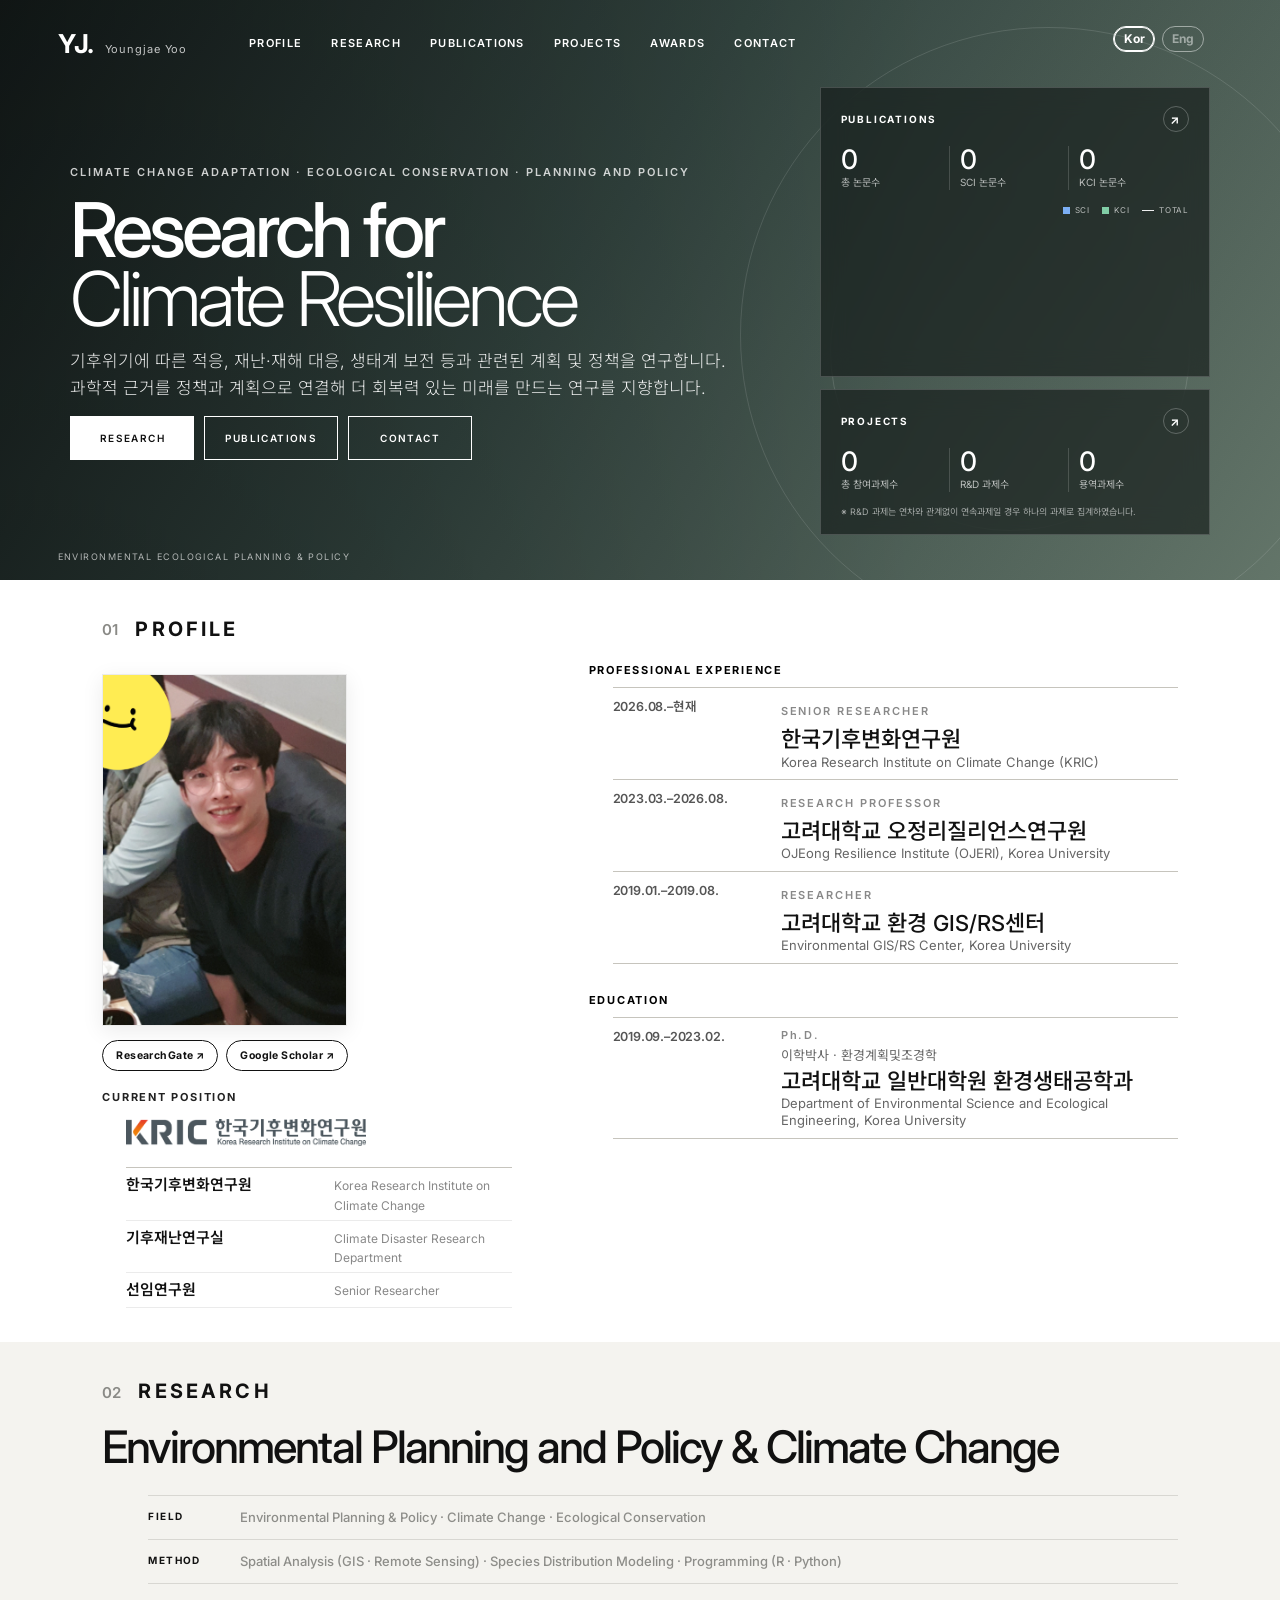
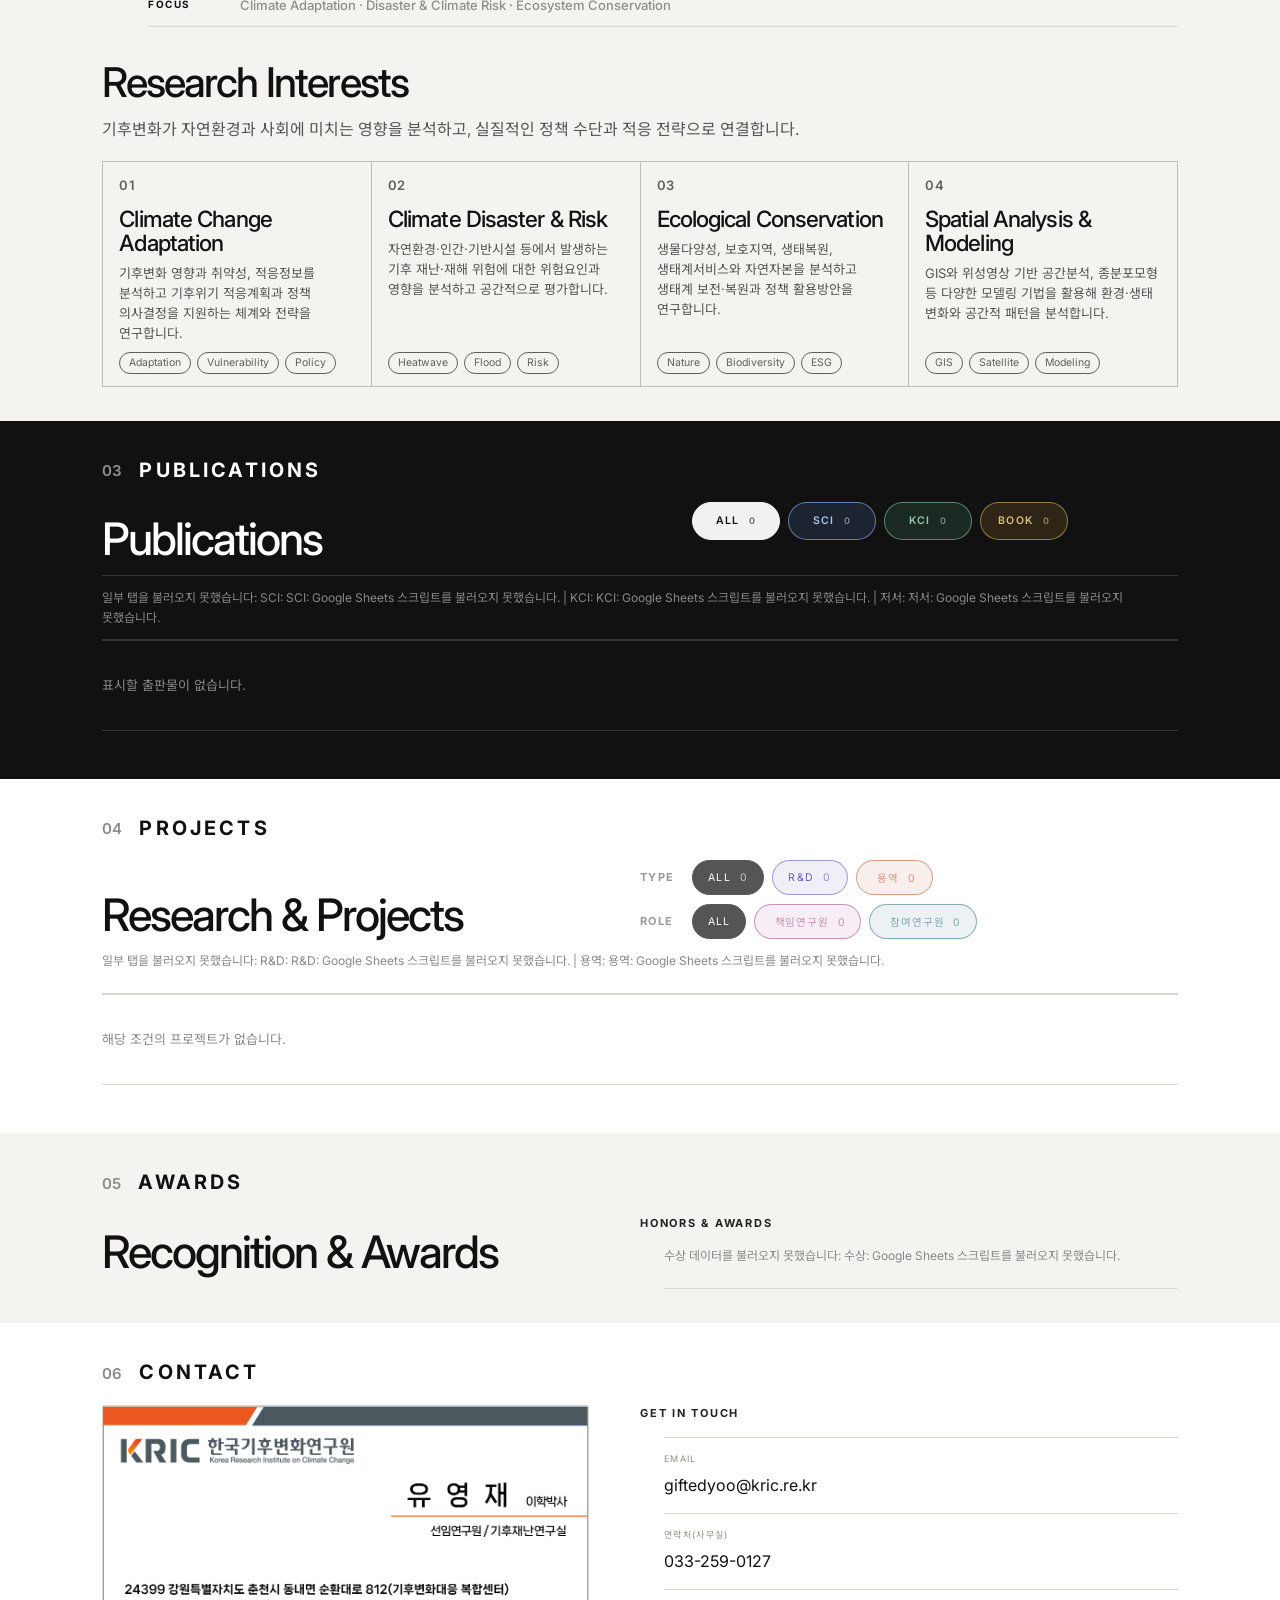
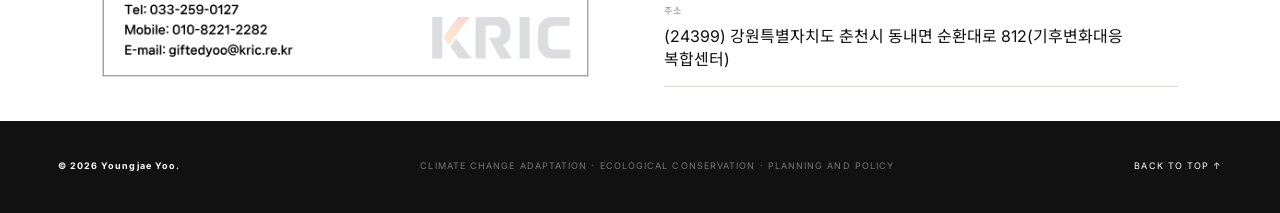
==== CV/index.html @ 89c62304 "Add files via upload" ====
<!DOCTYPE html>
<html lang="ko">
<head>
  <meta charset="UTF-8" />
  <meta name="viewport" content="width=device-width, initial-scale=1.0" />
  <meta name="description" content="유영재 | 이력서" />
  <title>Youngjae Yoo | Curriculum Vitae</title>

  <link rel="preconnect" href="https://fonts.googleapis.com">
  <link rel="preconnect" href="https://fonts.gstatic.com" crossorigin>
  <link href="https://fonts.googleapis.com/css2?family=Noto+Sans+KR:wght@300;400;500;600;700&family=Inter:wght@300;400;500;600;700&display=swap" rel="stylesheet">

  <link rel="stylesheet" href="style.css" />
</head>
<body>

<header class="header" id="header">
  <a class="logo" href="#main">
    <span class="logo-main">YJ.</span>
    <span class="logo-sub">Youngjae Yoo</span>
  </a>

  <nav class="nav" aria-label="주요 메뉴">
    <a href="#profile">PROFILE</a>
    <a href="#research">RESEARCH</a>
    <a href="#publications">PUBLICATIONS</a>
    <a href="#projects">PROJECTS</a>
    <a href="#awards">AWARDS</a>
    <a href="#contact">CONTACT</a>
  </nav>

  <div class="language-switch" aria-label="Language">
    <button class="language-button active" type="button" data-lang="ko">Kor</button>
    <button class="language-button" type="button" data-lang="en">Eng</button>
  </div>

  <button class="menu-button" id="menuButton" aria-label="모바일 메뉴 열기">
    <span></span><span></span><span></span>
  </button>
</header>

<div class="mobile-nav" id="mobileNav">
  <a href="#profile">PROFILE</a>
  <a href="#research">RESEARCH</a>
  <a href="#publications">PUBLICATIONS</a>
  <a href="#projects">PROJECTS</a>
  <a href="#awards">AWARDS</a>
  <a href="#contact">CONTACT</a>
</div>

<main>

  <section id="main" class="hero">
    <div class="hero-overlay"></div>

    <div class="hero-inner">
      <div class="hero-copy">
        <p class="eyebrow">CLIMATE CHANGE ADAPTATION · ECOLOGICAL CONSERVATION · PLANNING AND POLICY</p>

        <h1>
          Research for<br>
          <span>Climate Resilience</span>
        </h1>

        <p class="hero-description" data-i18n-html="hero.description">
          기후위기에 따른 적응, 재난·재해 대응, 생태계 보전 등과 관련된 계획 및 정책을 연구합니다.<br>
          과학적 근거를 정책과 계획으로 연결해 더 회복력 있는 미래를 만드는 연구를 지향합니다.
        </p>

        <div class="hero-buttons">
          <a class="button button-light" href="#research">RESEARCH</a>
          <a class="button button-outline" href="#publications">PUBLICATIONS</a>
          <a class="button button-outline" href="#contact">CONTACT</a>
        </div>
      </div>

      <aside class="hero-overview" aria-label="Research overview">
        <section class="overview-card overview-publications">
          <div class="overview-card-head">
            <span>PUBLICATIONS</span>
            <a href="#publications" aria-label="Go to Publications">↗</a>
          </div>

          <div class="overview-stats overview-stats-publications">
            <div class="overview-stat">
              <strong id="homePubTotal">—</strong>
              <span data-i18n="home.publications.total">총 논문수</span>
            </div>
            <div class="overview-stat">
              <strong id="homePubSci">—</strong>
              <span data-i18n="home.publications.sci">SCI 논문수</span>
            </div>
            <div class="overview-stat">
              <strong id="homePubKci">—</strong>
              <span data-i18n="home.publications.kci">KCI 논문수</span>
            </div>
          </div>

          <div class="overview-chart-legend" aria-hidden="true">
            <span><i class="legend-swatch legend-sci"></i>SCI</span>
            <span><i class="legend-swatch legend-kci"></i>KCI</span>
            <span><i class="legend-line"></i>TOTAL</span>
          </div>
          <div class="overview-chart-scroll">
            <div id="homePublicationChart" class="overview-chart" aria-label="Annual SCI and KCI publications"></div>
          </div>
        </section>

        <section class="overview-card overview-projects">
          <div class="overview-card-head">
            <span>PROJECTS</span>
            <a href="#projects" aria-label="Go to Projects">↗</a>
          </div>

          <div class="overview-stats">
            <div class="overview-stat">
              <strong id="homeProjectTotal">—</strong>
              <span data-i18n="home.projects.total">총 참여과제수</span>
            </div>
            <div class="overview-stat">
              <strong id="homeProjectRnd">—</strong>
              <span data-i18n="home.projects.rnd">R&amp;D 과제수</span>
            </div>
            <div class="overview-stat">
              <strong id="homeProjectService">—</strong>
              <span data-i18n="home.projects.service">용역과제수</span>
            </div>
          </div>

          <p class="overview-note" data-i18n="home.projects.note">※ R&amp;D 과제는 연차와 관계없이 연속과제일 경우 하나의 과제로 집계하였습니다.</p>
        </section>
      </aside>
    </div>

    <div class="hero-meta">
      <span>ENVIRONMENTAL ECOLOGICAL PLANNING & POLICY</span>
    </div>
  </section>


  <section id="profile" class="section career-section profile-section">
    <div class="section-heading">
      <span class="section-number">01</span>
      <h2>PROFILE</h2>
    </div>

    <div class="career-layout">
      <div class="career-title">

        <div class="optional-image-slot namecard-slot">
          <img class="adaptive-image namecard-image"
               src="images/profile.png"
               alt="Youngjae Yoo profile">
        </div>

        <div class="profile-external-links" aria-label="Research profiles">
          <a href="https://www.researchgate.net/profile/Youngjae-Yoo-4"
             target="_blank"
             rel="noopener noreferrer">ResearchGate ↗</a>
          <a href="https://scholar.google.co.kr/citations?user=jX31rFIAAAAJ&hl=ko"
             target="_blank"
             rel="noopener noreferrer">Google Scholar ↗</a>
        </div>

        <p class="mini-label emphasis-label current-position-label">CURRENT POSITION</p>

        <div class="optional-image-slot current-position-logo-slot">
          <a class="current-position-logo-link"
             href="https://kric.re.kr/"
             target="_blank"
             rel="noopener noreferrer"
             aria-label="한국기후변화연구원 홈페이지">
            <img class="current-position-logo"
                 src="images/current_position_logo.png"
                 alt="Korea Research Institute on Climate Change logo">
          </a>
        </div>

        <div class="current-position">
          <div class="current-position-row">
            <strong class="current-ko">한국기후변화연구원</strong>
            <span class="current-en">Korea Research Institute on Climate Change</span>
          </div>
          <div class="current-position-row">
            <strong class="current-ko">기후재난연구실</strong>
            <span class="current-en">Climate Disaster Research Department</span>
          </div>
          <div class="current-position-row">
            <strong class="current-ko">선임연구원</strong>
            <span class="current-en">Senior Researcher</span>
          </div>
        </div>
      </div>

      <div class="career-detail">
        <div class="career-group">
          <p class="mini-label emphasis-label">PROFESSIONAL EXPERIENCE</p>
          <div class="timeline">
            <div class="timeline-item">
              <div class="timeline-period" data-i18n="profile.periodCurrent">2026.08.–현재</div>
              <div>
                <span class="timeline-type">SENIOR RESEARCHER</span>
                <h4 class="institution-ko">한국기후변화연구원</h4>
                <p class="institution-en">Korea Research Institute on Climate Change (KRIC)</p>
              </div>
            </div>

            <div class="timeline-item">
              <div class="timeline-period" data-i18n="profile.periodProfessor">2023.03.–2026.08.</div>
              <div>
                <span class="timeline-type">RESEARCH PROFESSOR</span>
                <h4 class="institution-ko">고려대학교 오정리질리언스연구원</h4>
                <p class="institution-en">OJEong Resilience Institute (OJERI), Korea University</p>
              </div>
            </div>

            <div class="timeline-item">
              <div class="timeline-period" data-i18n="profile.periodResearcher">2019.01.–2019.08.</div>
              <div>
                <span class="timeline-type">RESEARCHER</span>
                <h4 class="institution-ko">고려대학교 환경 GIS/RS센터</h4>
                <p class="institution-en">Environmental GIS/RS Center, Korea University</p>
              </div>
            </div>
          </div>
        </div>

        <div class="career-group education-group">
          <p class="education-label mini-label emphasis-label">EDUCATION</p>
          <div class="timeline">
            <div class="timeline-item">
              <div class="timeline-period" data-i18n="profile.periodEducation">2019.09.–2023.02.</div>
              <div class="education-content">
                <span class="timeline-type">Ph.D.</span>
                <p class="degree-detail education-ko">이학박사 · 환경계획및조경학</p>
                <p class="degree-detail education-en">Doctor of Philosophy (Ph.D.) in Environmental Planning and Landscape Architecture</p>
                <h4 class="institution-ko">고려대학교 일반대학원 환경생태공학과</h4>
                <p class="institution-en">Department of Environmental Science and Ecological Engineering, Korea University</p>
              </div>
            </div>
          </div>
        </div>
      </div>
    </div>
  </section>


  <section id="research" class="section research-section">
    <div class="section-heading">
      <span class="section-number">02</span>
      <h2>RESEARCH</h2>
    </div>

    <div class="research-profile-summary">
      <h3>Environmental Planning and Policy &amp; Climate Change</h3>

      <div class="profile-facts research-profile-facts">
        <div>
          <span>FIELD</span>
          <strong>Environmental Planning &amp; Policy · Climate Change · Ecological Conservation</strong>
        </div>
        <div>
          <span>METHOD</span>
          <strong>Spatial Analysis (GIS · Remote Sensing) · Species Distribution Modeling · Programming (R · Python)</strong>
        </div>
        <div>
          <span>FOCUS</span>
          <strong>Climate Adaptation · Disaster &amp; Climate Risk · Ecosystem Conservation</strong>
        </div>
      </div>
    </div>

    <div class="research-intro research-interests-heading">
      <h3>Research Interests</h3>
      <p data-i18n="research.interestsBody">
        기후변화가 자연환경과 사회에 미치는 영향을 분석하고, 실질적인 정책 수단과 적응 전략으로 연결합니다.
      </p>
    </div>

    <div class="research-grid">
      <article class="research-card">
        <span class="card-number">01</span>
        <h4>Climate Change Adaptation</h4>
        <p>
          <span data-i18n="research.card1">기후변화 영향과 취약성, 적응정보를 분석하고 기후위기 적응계획과 정책 의사결정을 지원하는 체계와 전략을 연구합니다.</span>
        </p>
        <div class="tags">
          <span>Adaptation</span><span>Vulnerability</span><span>Policy</span>
        </div>
      </article>

      <article class="research-card">
        <span class="card-number">02</span>
        <h4>Climate Disaster &amp; Risk</h4>
        <p>
          <span data-i18n="research.card2">자연환경·인간·기반시설 등에서 발생하는 기후 재난·재해 위험에 대한 위험요인과 영향을 분석하고 공간적으로 평가합니다.</span>
        </p>
        <div class="tags">
          <span>Heatwave</span><span>Flood</span><span>Risk</span>
        </div>
      </article>

      <article class="research-card">
        <span class="card-number">03</span>
        <h4>Ecological Conservation</h4>
        <p>
          <span data-i18n="research.card4">생물다양성, 보호지역, 생태복원, 생태계서비스와 자연자본을 분석하고 생태계 보전·복원과 정책 활용방안을 연구합니다.</span>
        </p>
        <div class="tags">
          <span>Nature</span><span>Biodiversity</span><span>ESG</span>
        </div>
      </article>

      <article class="research-card">
        <span class="card-number">04</span>
        <h4>Spatial Analysis &amp; Modeling</h4>
        <p>
          <span data-i18n="research.card3">GIS와 위성영상 기반 공간분석, 종분포모형 등 다양한 모델링 기법을 활용해 환경·생태 변화와 공간적 패턴을 분석합니다.</span>
        </p>
        <div class="tags">
          <span>GIS</span><span>Satellite</span><span>Modeling</span>
        </div>
      </article>
    </div>

  </section>


  <section id="publications" class="section publications-section">
    <div class="section-heading light">
      <span class="section-number">03</span>
      <h2>PUBLICATIONS</h2>
    </div>

    <div class="publications-top">
      <h3>Publications</h3>
      <div class="publications-summary">
        <div class="publication-filters" role="group" aria-label="출판물 분류 필터">
          <button class="pub-filter active" type="button" data-filter="ALL">ALL <span id="countAll">0</span></button>
          <button class="pub-filter" type="button" data-filter="SCI">SCI <span id="countSci">0</span></button>
          <button class="pub-filter" type="button" data-filter="KCI">KCI <span id="countKci">0</span></button>
          <button class="pub-filter" type="button" data-filter="BOOK">BOOK <span id="countBook">0</span></button>
        </div>
      </div>
    </div>

    <div class="publication-status" id="publicationStatus" data-i18n="status.publications">Loading publications...</div>
    <div class="publication-list" id="publicationList"></div>
    <div class="list-toggle-wrap publications-toggle-wrap"><button id="publicationToggle" class="list-toggle-button dark-toggle" type="button" hidden>Publications 더보기</button></div>
  </section>


  <section id="projects" class="section projects-section">
    <div class="section-heading">
      <span class="section-number">04</span>
      <h2>PROJECTS</h2>
    </div>

    <div class="projects-top">
      <h3>Research & Projects</h3>
      <div class="project-filter-panel">
        <div class="project-filter-row">
          <span class="filter-caption">TYPE</span>
          <div class="project-filters" role="group" aria-label="프로젝트 유형 필터">
            <button class="project-filter active" type="button" data-filter="ALL">ALL <span id="countProjectAll">0</span></button>
            <button class="project-filter" type="button" data-filter="RND">R&amp;D <span id="countRnd">0</span></button>
            <button class="project-filter" type="button" data-filter="SERVICE"><span data-i18n="project.service">용역</span> <span id="countService">0</span></button>
          </div>
        </div>
        <div class="project-filter-row">
          <span class="filter-caption">ROLE</span>
          <div class="project-role-filters" role="group" aria-label="프로젝트 역할 필터">
            <button class="project-role-filter active" type="button" data-role-filter="ALL">ALL</button>
            <button class="project-role-filter" type="button" data-role-filter="PI"><span data-i18n="project.pi">책임연구원</span> <span id="countPi">0</span></button>
            <button class="project-role-filter" type="button" data-role-filter="PARTICIPANT"><span data-i18n="project.participant">참여연구원</span> <span id="countParticipant">0</span></button>
          </div>
        </div>
      </div>
    </div>

    <div class="sheet-status" id="projectStatus" data-i18n="status.projects">Loading projects...</div>
    <div class="project-list" id="projectList"></div>
    <div class="list-toggle-wrap"><button id="projectToggle" class="list-toggle-button" type="button" hidden>Projects 더보기</button></div>
  </section>


  <section id="awards" class="section awards-section">
    <div class="section-heading">
      <span class="section-number">05</span>
      <h2>AWARDS</h2>
    </div>

    <div class="awards-layout">
      <div>
        <h3>Recognition &amp; Awards</h3>
      </div>
      <div>
        <p class="mini-label emphasis-label awards-right-label">HONORS & AWARDS</p>
        <div class="sheet-status" id="awardStatus" data-i18n="status.awards">Loading awards...</div>
        <div class="award-list" id="awardList"></div>
      </div>
    </div>
  </section>


  <section id="contact" class="section contact-section">
    <div class="section-heading">
      <span class="section-number">06</span>
      <h2>CONTACT</h2>
    </div>

    <div class="contact-grid">
      <div class="contact-photo-column">
        <div class="optional-image-slot contact-photo-slot">
          <img class="contact-photo language-namecard"
               src="images/namecard_kor.png"
               data-src-ko="images/namecard_kor.png"
               data-src-en="images/namecard_eng.png"
               alt="Youngjae Yoo name card">
        </div>
      </div>

      <div>
        <p class="mini-label emphasis-label contact-right-label">GET IN TOUCH</p>
        <div class="contact-info" id="contactInfo">
          <div>
            <span>EMAIL</span>
            <a href="mailto:giftedyoo@kric.re.kr">giftedyoo@kric.re.kr</a>
          </div>

          <div>
            <span data-i18n="contact.phoneLabel">OFFICE PHONE</span>
            <a href="tel:+82332590127" data-i18n="contact.phone">033-259-0127</a>
          </div>
        </div>
      </div>
    </div>
  </section>

</main>

<footer>
  <div>© 2026 Youngjae Yoo.</div>
  <div>CLIMATE CHANGE ADAPTATION · ECOLOGICAL CONSERVATION · PLANNING AND POLICY</div>
  <a href="#main">BACK TO TOP ↑</a>
</footer>

<script src="script.js"></script>
</body>
</html>
---- CV/style.css ----
/* 
  Youngjae Yoo Academic Website
  Main stylesheet for layout, responsive behavior, section styling,
  language states, dashboard, filters, and publication/project components.
   */

* {
  margin: 0;
  padding: 0;
  box-sizing: border-box;
}

:root {
  --black: #111111;
  --white: #ffffff;
  --paper: #f4f3ef;
  --gray: #8d8d89;
  --line: #d8d7d2;
  --dark-line: #333333;

  --content-indent: 24px;
  --filter-label-width: 42px;
  --filter-gap: 10px;
}

html {
  scroll-behavior: smooth;
}

body {
  font-family: "Inter", "Noto Sans KR", sans-serif;
  color: var(--black);
  background: var(--white);
  line-height: 1.6;
}

a {
  color: inherit;
  text-decoration: none;
}

.header {
  position: fixed;
  z-index: 1000;
  top: 0;
  left: 0;
  width: 100%;
  height: 88px;
  padding: 0 4.5vw;
  display: flex;
  align-items: center;
  justify-content: space-between;
  color: white;
  transition: background .35s ease, color .35s ease, height .35s ease;
}

.header.scrolled {
  height: 72px;
  background: rgba(255,255,255,.95);
  backdrop-filter: blur(12px);
  color: var(--black);
  border-bottom: 1px solid rgba(0,0,0,.08);
}

.logo {
  display: flex;
  align-items: baseline;
  gap: 12px;
}

.logo-main {
  font-size: 26px;
  font-weight: 700;
  letter-spacing: -1px;
}

.logo-sub {
  font-size: 11px;
  letter-spacing: .08em;
  opacity: .75;
}

.nav {
  display: flex;
  align-items: center;
  gap: 29px;
}

.nav a {
  font-size: 11px;
  font-weight: 600;
  letter-spacing: .12em;
  position: relative;
}

.nav a::after {
  content: "";
  position: absolute;
  left: 0;
  bottom: -8px;
  width: 0;
  height: 1px;
  background: currentColor;
  transition: width .25s ease;
}

.nav a:hover::after {
  width: 100%;
}

.menu-button {
  display: none;
  border: 0;
  background: transparent;
  padding: 5px;
}

.menu-button span {
  display: block;
  width: 24px;
  height: 1px;
  margin: 5px 0;
  background: currentColor;
}

.mobile-nav {
  display: none;
}

.hero {
  position: relative;
  overflow: hidden;
  color: white;
  background:
    radial-gradient(circle at 75% 30%, rgba(255,255,255,.12), transparent 0 22%),
    linear-gradient(125deg, #171f1e 0%, #334540 45%, #65776b 100%);
}

.hero::before,
.hero::after {
  content: "";
  position: absolute;
  border: 1px solid rgba(255,255,255,.13);
  border-radius: 50%;
}

.hero::before {
  width: 48vw;
  height: 48vw;
  right: -6vw;
  top: 3vh;
}

.hero::after {
  width: 28vw;
  height: 28vw;
  right: 7vw;
  top: 19vh;
}

.hero-overlay {
  position: absolute;
  inset: 0;
  background: linear-gradient(90deg, rgba(0,0,0,.32), rgba(0,0,0,.02) 72%);
}

.hero-inner {
  position: relative;
  z-index: 2;
  height: 100%;
  flex-direction: column;
  justify-content: center;
}

.eyebrow,
.mini-label,
.project-category,
.timeline-type {
  font-size: 11px;
  letter-spacing: .18em;
  font-weight: 600;
}

.eyebrow {
  opacity: .78;
}

.hero h1 {
  font-weight: 500;
}

.hero h1 span {
  font-weight: 300;
}

.hero-description {
  max-width: 720px;
  font-weight: 300;
  opacity: .92;
}

.hero-buttons {
  display: flex;
  gap: 10px;
}

.button {
  display: inline-flex;
  align-items: center;
  justify-content: center;
  min-width: 128px;
  height: 44px;
  padding: 0 20px;
  border: 1px solid white;
  font-size: 10px;
  letter-spacing: .14em;
  font-weight: 600;
  transition: .25s ease;
}

.button-light {
  background: white;
  color: var(--black);
}

.button-light:hover {
  background: transparent;
  color: white;
}

.button-outline:hover {
  background: white;
  color: var(--black);
}

.hero-meta {
  position: absolute;
  z-index: 3;
  left: 4.5vw;
  right: 4.5vw;
  display: flex;
  justify-content: space-between;
  font-size: 9px;
  letter-spacing: .16em;
  opacity: .65;
}

.scroll-indicator {
  position: absolute;
  z-index: 3;
  right: 4.5vw;
  top: 50%;
  flex-direction: column;
  align-items: center;
  gap: 15px;
  transform: translateY(-50%);
  font-size: 9px;
  letter-spacing: .15em;
}

.scroll-indicator span:first-child {
  writing-mode: vertical-rl;
}

.arrow {
  font-size: 18px;
}

.section {
  padding: 140px 8vw;
}

.section-heading {
  display: flex;
  gap: 17px;
}

.section-number {
  font-size: 10px;
  color: var(--gray);
}

.profile-grid {
  display: grid;
  grid-template-columns: minmax(0, .9fr) minmax(0, 1.1fr);
  gap: 9vw;
}

.profile-title h3,
.career-title h3 {
  margin-top: 25px;
  font-size: clamp(40px, 5.2vw, 78px);
  line-height: 1.04;
  letter-spacing: -.055em;
  font-weight: 500;
}

.profile-copy {
  max-width: 750px;
}

.profile-copy .lead {
  letter-spacing: -.02em;
}

.profile-copy > p:not(.lead) {
  font-size: 15px;
  color: #555;
}

.profile-facts {
  border-top: 1px solid var(--line);
}

.profile-facts > div {
  display: grid;
  grid-template-columns: 115px 1fr;
  gap: 25px;
  border-bottom: 1px solid var(--line);
}

.profile-facts span {
  font-size: 10px;
  letter-spacing: .14em;
  color: var(--gray);
}

.profile-facts strong {
  font-size: 13px;
  font-weight: 500;
}

.research-intro {
  display: grid;
  grid-template-columns: .8fr 1.2fr;
}

.research-intro h3 {
  font-size: clamp(32px, 4vw, 58px);
  font-weight: 500;
  letter-spacing: -.045em;
}

.research-intro p {
  max-width: 650px;
  font-size: 16px;
  color: #555;
}

.research-grid {
  display: grid;
  grid-template-columns: repeat(4, 1fr);
  border-top: 1px solid #bebdb7;
  border-left: 1px solid #bebdb7;
}

.research-card {
  border-right: 1px solid #bebdb7;
  border-bottom: 1px solid #bebdb7;
  display: flex;
  flex-direction: column;
  transition: background .3s ease, color .3s ease;
}

.research-card:hover {
  background: var(--black);
  color: white;
}

.card-number {
  font-size: 10px;
  opacity: .65;
}

.research-card h4 {
  letter-spacing: -.04em;
  font-weight: 500;
}

.research-card p {
  opacity: .7;
}

.tags {
  margin-top: auto;
  display: flex;
  gap: 6px;
  flex-wrap: wrap;
}

.tags span {
  padding: 5px 9px;
  border: 1px solid currentColor;
  border-radius: 999px;
  font-size: 9px;
  opacity: .65;
}

.project-list {
  border-top: 1px solid var(--line);
}

.project-item {
  display: grid;
  align-items: center;
  border-bottom: 1px solid var(--line);
  transition: padding .25s ease, background .25s ease;
}

.project-item:hover {
  background: #fafafa;
}

.project-year {
  font-size: 12px;
  color: var(--gray);
}

.project-category {
  color: var(--gray);
}

.project-main h3 {
  letter-spacing: -.025em;
  font-weight: 500;
}

.project-main p {
  color: #666;
}

.project-arrow {
  font-weight: 300;
}

.publications-section {
  color: white;
}

.section-heading.light .section-number {
  color: #777;
}

.publications-top {
  display: grid;
  grid-template-columns: 1fr 1fr;
}

.publications-top h3 {
  font-size: clamp(38px, 4.6vw, 70px);
  line-height: 1;
  letter-spacing: -.05em;
  font-weight: 400;
}

.publications-top p {
  max-width: 600px;
  font-size: 13px;
  color: #999;
}

.publication-list {
  border-top: 1px solid var(--dark-line);
}

.publication-item {
  display: grid;
  grid-template-columns: 105px 1fr 90px;
  gap: 35px;
  align-items: center;
  padding: 30px 0;
  border-bottom: 1px solid var(--dark-line);
  transition: padding .25s ease, background .25s ease;
}

.publication-item:hover {
  padding-left: 18px;
  padding-right: 18px;
  background: #171717;
}

.pub-year,
.pub-type {
  font-size: 10px;
  letter-spacing: .12em;
  color: #888;
}

.pub-info h4 {
  font-size: 18px;
  font-weight: 400;
}

.pub-info p {
  margin-top: 6px;
  font-size: 12px;
  color: #777;
}

.pub-type {
  text-align: right;
}

.career-section {
  background: var(--paper);
}

.career-layout {
  display: grid;
  grid-template-columns: .82fr 1.18fr;
  gap: 9vw;
}

.timeline {
  border-top: 1px solid #c6c4bd;
}

.timeline-item {
  display: grid;
  grid-template-columns: 130px 1fr;
  gap: 25px;
  padding: 28px 0;
  border-bottom: 1px solid #c6c4bd;
}

.timeline-period {
  font-size: 11px;
  color: #888;
}

.timeline-type {
  color: #888;
}

.timeline-item h4 {
  margin-top: 6px;
  font-size: 22px;
  font-weight: 500;
}

.timeline-item p {
  margin-top: 5px;
  color: #666;
  font-size: 13px;
}

.contact-grid {
  display: grid;
  grid-template-columns: 1fr 1fr;
  gap: 10vw;
}

.contact-grid h3 {
  margin-top: 25px;
  font-size: clamp(50px, 6vw, 90px);
  line-height: .98;
  letter-spacing: -.06em;
  font-weight: 500;
}

.contact-info {
  margin-left: var(--content-indent);
  border-top: 1px solid var(--line);
}

.contact-info > div {
  border-bottom: 1px solid var(--line);
}

.contact-info span {
  display: block;
  margin-bottom: 7px;
  font-size: 9px;
  letter-spacing: .15em;
  color: var(--gray);
}

.contact-info a:hover {
  opacity: .55;
}

footer {
  min-height: 92px;
  padding: 0 4.5vw;
  background: var(--black);
  color: #777;
  display: flex;
  align-items: center;
  justify-content: space-between;
  gap: 30px;
  font-size: 9px;
  letter-spacing: .12em;
}

footer a {
  color: white;
}

@media (max-width: 1100px) {
  .nav {
    gap: 18px;
  }

  .research-grid {
    grid-template-columns: repeat(2, 1fr);
  }

  .research-card {
    min-height: 390px;
  }
}

@media (max-width: 820px) {
  .header {
    height: 70px;
    padding: 0 24px;
  }

  .logo-sub,
  .nav {
    display: none;
  }

  .menu-button {
    display: block;
    color: inherit;
  }

  .mobile-nav {
    position: fixed;
    z-index: 999;
    top: 70px;
    left: 0;
    right: 0;
    background: rgba(255,255,255,.98);
    padding: 30px 24px;
    display: none;
    flex-direction: column;
    gap: 20px;
    border-bottom: 1px solid var(--line);
  }

  .mobile-nav.open {
    display: flex;
  }

  .mobile-nav a {
    font-size: 12px;
    letter-spacing: .14em;
    font-weight: 600;
  }

  .hero-description {
    font-size: 14px;
  }

  .hero-meta,
  .scroll-indicator {
    display: none;
  }

  .section {
    padding: 95px 28px;
  }

  .profile-grid,
  .research-intro,
  .publications-top,
  .career-layout,
  .contact-grid {
    grid-template-columns: 1fr;
    gap: 55px;
  }

  .profile-copy .lead {
    font-size: 19px;
  }

  .research-grid {
    grid-template-columns: 1fr;
  }

  .research-card {
    min-height: 330px;
  }

  .card-number {
    margin-bottom: 42px;
  }

  .project-arrow {
    display: none;
  }

  .publication-item {
    grid-template-columns: 65px 1fr;
  }

  .pub-type {
    display: none;
  }

  .timeline-item {
    grid-template-columns: 95px 1fr;
  }

  footer {
    padding: 28px;
    flex-direction: column;
    align-items: flex-start;
  }
}
.publications-summary {
  display: flex;
  flex-direction: column;
  align-items: flex-start;
}

.publication-filters {
  display: flex;
  flex-wrap: wrap;
  gap: 8px;
}

.pub-filter {
  min-width: 88px;
  height: 38px;
  padding: 0 14px;
  border: 1px solid #3a3a3a;
  border-radius: 999px;
  background: transparent;
  color: #8d8d8d;
  font: inherit;
  font-size: 10px;
  font-weight: 600;
  letter-spacing: .11em;
  cursor: pointer;
  transition: .2s ease;
}

.pub-filter span {
  margin-left: 5px;
  font-size: 9px;
  opacity: .65;
}

.pub-filter:hover,
.pub-filter.active {
  border-color: #fff;
  background: #fff;
  color: #111;
}

.publication-status {
  border-top: 1px solid var(--dark-line);
  color: #777;
  font-size: 12px;
}

.publication-status:empty {
  display: none;
}

.publication-item-sheet {
  display: grid;
  align-items: start;
  border-bottom: 1px solid var(--dark-line);
  transition: padding .25s ease, background .25s ease;
}

.publication-item-sheet:hover {
  background: #171717;
}

.pub-main h4 {
  font-weight: 400;
}

.pub-authors-sheet {
  color: #9a9a9a;
}

.pub-journal-sheet {
  color: #6f6f6f;
}

.pub-side {
  display: flex;
  flex-direction: column;
  align-items: flex-end;
}

.pub-grade {
  display: inline-block;
  padding: 5px 9px;
  border: 1px solid #555;
  border-radius: 999px;
  color: #aaa;
  font-size: 9px;
  font-weight: 600;
  letter-spacing: .1em;
}

.pub-doi {
  color: #aaa;
  letter-spacing: .1em;
  transition: color .2s ease;
}

.pub-doi:hover {
  color: #fff;
}

.publication-empty {
  padding: 35px 0;
  border-bottom: 1px solid var(--dark-line);
  color: #777;
  font-size: 13px;
}

@media (max-width: 820px) {
  .publications-summary {
    gap: 18px;
  }
}

.projects-top {
  display: grid;
  grid-template-columns: 1fr 1fr;
  gap: 8vw;
  align-items: end;
}

.projects-top h3 {
  font-size: clamp(38px, 4.6vw, 70px);
  line-height: 1;
  letter-spacing: -.05em;
  font-weight: 500;
}

.project-filters,
.publication-filters {
  display: flex;
  gap: 8px;
  flex-wrap: wrap;
  justify-content: flex-start;
}

.publication-filters {
  padding-left: calc(var(--filter-label-width) + var(--filter-gap));
}

.project-filter,
.pub-filter {
  appearance: none;
  border: 1px solid #c9c8c3;
  background: transparent;
  color: inherit;
  border-radius: 999px;
  padding: 9px 14px;
  font-family: inherit;
  font-size: 9px;
  letter-spacing: .12em;
  cursor: pointer;
  transition: .2s ease;
}

.project-filter:hover,
.project-filter.active {
  background: var(--black);
  color: white;
  border-color: var(--black);
}

.publications-section .pub-filter {
  border-color: #444;
  color: #aaa;
}

.publications-section .pub-filter:hover,
.publications-section .pub-filter.active {
  background: white;
  color: var(--black);
  border-color: white;
}

.project-filter span,
.pub-filter span {
  margin-left: 5px;
  opacity: .65;
}

.sheet-status,
.publication-status {
  min-height: 30px;
  margin-bottom: 12px;
  font-size: 12px;
  color: #888;
}

.sheet-empty,
.publication-empty {
  padding: 34px 0;
  border-top: 1px solid var(--line);
  border-bottom: 1px solid var(--line);
  color: #888;
  font-size: 13px;
}

.publications-section .publication-empty {
  border-color: var(--dark-line);
}

.pub-isbn {
  font-size: 9px;
  letter-spacing: .1em;
  color: #777;
}

.awards-layout {
  display: grid;
}

.awards-layout > div:first-child h3 {
  margin-top: 25px;
  font-size: clamp(40px, 5.2vw, 78px);
  line-height: 1.04;
  letter-spacing: -.055em;
  font-weight: 500;
}

.awards-section .sheet-status {
  margin-left: var(--content-indent);
}

.award-list {
  margin-left: var(--content-indent);
  border-top: 1px solid var(--line);
}

.award-item {
  display: grid;
  grid-template-columns: 130px 1fr;
  gap: 25px;
  padding: 27px 0;
  border-bottom: 1px solid var(--line);
}

.award-date {
  font-size: 11px;
  color: var(--gray);
}

.award-item h4 {
  font-size: 20px;
  font-weight: 500;
  letter-spacing: -.02em;
}

.award-item p {
  margin-top: 5px;
  font-size: 13px;
  color: #666;
}

.award-item .award-detail {
  color: #999;
}

@media (max-width: 820px) {
  .projects-top,
  .awards-layout {
    grid-template-columns: 1fr;
    gap: 42px;
  }

  .project-filters,
  .publication-filters {
    margin-top: 20px;
  }

  .award-item {
    grid-template-columns: 90px 1fr;
  }
}
.current-position {
  border-top: 1px solid #c6c4bd;
  max-width: 520px;
}
.current-position strong {
  display: block;
  font-size: 18px;
  font-weight: 600;
  margin-bottom: 20px;
}
.current-position strong span,
.current-position p span {
  color: #777;
  font-weight: 400;
}
.current-position p {
  font-size: 14px;
  line-height: 1.7;
  margin-top: 14px;
}
.career-detail {
  min-width: 0;
}
.career-group > .mini-label {
  margin-bottom: 18px;
  color: #777;
}
.education-group .timeline-item p + p {
  color: #888;
  margin-top: 3px;
}
@media (max-width: 820px) {
  .current-position { margin-top: 32px; }
  .career-group + .career-group { margin-top: 45px; }
}
.section {
  padding-top: 105px;
  padding-bottom: 105px;
}

.section-heading {
  margin-bottom: 58px;
}

.hero h1 {
  letter-spacing: -.055em;
}
.projects-section,
.publications-section {
  padding-top: 78px;
  padding-bottom: 78px;
}

.projects-section .section-heading,
.publications-section .section-heading {
  margin-bottom: 38px;
}

.projects-top {
  margin-bottom: 24px;
}

.projects-top h3,
.publications-top h3 {
  font-size: clamp(30px, 3.6vw, 52px);
}

.project-arrow {
  font-size: 19px;
}
.publications-top {
  margin-bottom: 28px;
}

.publications-summary {
  gap: 14px;
}

.publications-top p {
  line-height: 1.6;
}

.publication-status {
  min-height: 0;
  padding: 12px 0;
  margin-bottom: 0;
}

.pub-authors-sheet {
  font-size: 11.5px;
}

.pub-journal-sheet {
  font-size: 11px;
}
.author-highlight {
  color: #fff;
  font-weight: 700;
  text-decoration: underline;
  text-decoration-thickness: 1px;
  text-underline-offset: 3px;
}
.pub-side {
  gap: 6px;
}

.pub-class-badge {
  display: inline-flex;
  align-items: center;
  justify-content: center;
  color: #eee;
  font-weight: 700;
}
.pub-indexing {
  max-width: 92px;
  letter-spacing: .07em;
  text-align: right;
  overflow-wrap: anywhere;
}
.pub-book-role {
  display: flex;
  align-items: center;
  gap: 8px;
  margin-top: 7px;
  font-size: 11px;
  color: #929292;
}

.pub-book-role span {
  font-size: 8px;
  letter-spacing: .14em;
  color: #666;
}

.pub-book-role strong {
  color: #fff;
  font-size: 11.5px;
  font-weight: 700;
}

@media (max-width: 820px) {

  .section {
    padding-top: 72px;
    padding-bottom: 72px;
  }

  .section-heading {
    margin-bottom: 40px;
  }

  .projects-section,
  .publications-section {
    padding-top: 58px;
    padding-bottom: 58px;
  }

  .project-item {
    min-height: auto;
  }

  .pub-side {
    flex-wrap: wrap;
  }

  .pub-class-badge {
    width: 40px;
    font-size: 8px;
  }

  .pub-indexing {
    text-align: left;
    max-width: none;
  }
}

:root {
  --sci-color: #4f82c3;
  --kci-color: #4b9a70;
  --book-color: #b78535;
  --rnd-color: #655fb5;
  --service-color: #b9674d;
}

.profile-grid,
.career-layout,
.contact-grid,
.awards-layout {
  gap: 6vw;
}

.profile-copy .lead {
  margin-bottom: 18px;
}

.profile-copy > p:not(.lead) {
  line-height: 1.7;
}

.profile-facts {
  margin-top: 26px;
}

.profile-facts > div {
  padding: 12px 0;
}

.research-intro {
  margin-bottom: 22px;
  gap: 6vw;
}

.research-intro p {
  line-height: 1.65;
}

.card-number {
  margin-bottom: 28px;
}

.tags {
  padding-top: 18px;
}

.project-item:hover {
  padding-left: 10px;
  padding-right: 10px;
}

.project-main h3 {
  margin-top: 0;
}

.publications-top {
  gap: 6vw;
}

.publication-item-sheet {
  grid-template-columns: 62px 1fr 88px;
  gap: 18px;
}

.publication-item-sheet:hover {
  padding-left: 8px;
  padding-right: 8px;
}

.pub-authors-sheet {
  margin-top: 4px;
  line-height: 1.4;
}

.pub-journal-sheet {
  margin-top: 3px;
  line-height: 1.4;
}

.award-item,
.timeline-item {
  padding-top: 14px;
  padding-bottom: 14px;
}

.career-group + .career-group {
  margin-top: 28px;
}

.contact-info > div {
  padding: 14px 0;
}
.profile-title h3,
.research-intro h3,
.projects-top h3,
.publications-top h3,
.awards-layout > div:first-child h3,
.career-title h3,
.contact-grid h3 {
  margin-top: 14px;
  line-height: 1.05;
  letter-spacing: -.045em;
  font-weight: 500;
}
.pub-class-badge {
  width: auto;
  border-radius: 999px;
  letter-spacing: .08em;
  border: 1px solid currentColor;
  background: transparent;
}

.pub-class-sci {
  color: #8db8ee;
  background: rgba(79, 130, 195, .14);
}

.pub-class-kci {
  color: #81c49e;
  background: rgba(75, 154, 112, .14);
}

.pub-class-book {
  color: #d9b067;
  background: rgba(183, 133, 53, .15);
}

.pub-indexing {
  color: #999;
}
.project-type-badge {
  display: inline-flex;
  align-items: center;
  justify-content: center;
  border: 1px solid currentColor;
  border-radius: 999px;
  font-weight: 700;
  letter-spacing: .08em;
  white-space: nowrap;
}

.project-type-rnd {
  color: var(--rnd-color);
  background: rgba(101, 95, 181, .09);
}

.project-type-service {
  color: var(--service-color);
  background: rgba(185, 103, 77, .09);
}
.project-arrow,
.project-category {
  display: none !important;
}
@media (max-width: 820px) {

  .section-heading,
  .projects-section .section-heading,
  .publications-section .section-heading {
    margin-bottom: 20px;
  }

  .profile-grid,
  .research-intro,
  .career-layout,
  .contact-grid,
  .awards-layout {
    gap: 28px;
  }

  .project-item {
    gap: 11px;
    padding: 11px 0;
  }

  .project-type-badge {
    min-width: 44px;
    height: 23px;
    padding: 0 7px;
  }

  .publication-item-sheet {
    grid-template-columns: 45px 1fr;
    gap: 10px;
    padding: 12px 0;
  }

  .pub-side {
    grid-column: 2;
    flex-direction: row;
    align-items: center;
    gap: 7px;
  }

  .pub-class-badge {
    min-width: 48px;
    height: 24px;
    padding: 0 8px;
  }
}

:root {
  --feature-heading-size: clamp(40px, 4.8vw, 70px);
}

.hero h1 {
  max-width: 920px;
}

.hero-description {
  font-size: 17px;
}

.profile-title h3,
.research-intro h3,
.projects-top h3,
.publications-top h3,
.awards-layout > div:first-child h3,
.career-title h3,
.contact-grid h3 {
  font-size: var(--feature-heading-size);
}

.profile-copy .lead {
  font-size: 24px;
  line-height: 1.65;
}

.project-main h3 {
  font-size: 22px;
  line-height: 1.35;
}

.publication-item-sheet {
  padding: 13px 0;
}

.pub-main h4 {
  font-size: 18px;
  line-height: 1.4;
}

.pub-authors-sheet,
.pub-journal-sheet {
  font-size: 12px;
  line-height: 1.55;
}

.award-item h4,
.timeline-item h4 {
  font-size: 22px;
}

.contact-info a,
.contact-info p {
  font-size: 16px;
}
.project-filter-panel {
  display: flex;
  flex-direction: column;
  gap: 9px;
}

.project-filter-row {
  display: grid;
  grid-template-columns: var(--filter-label-width) 1fr;
  gap: var(--filter-gap);
  align-items: center;
}

.filter-caption {
  font-weight: 700;
  letter-spacing: .13em;
  color: #999;
}

.project-role-filters {
  display: flex;
  gap: 8px;
  flex-wrap: wrap;
}

.project-role-filter {
  appearance: none;
  border: 1px solid #c9c8c3;
  background: transparent;
  color: inherit;
  border-radius: 999px;
  padding: 9px 14px;
  font-family: inherit;
  font-size: 9px;
  letter-spacing: .08em;
  cursor: pointer;
  transition: .2s ease;
}

.project-role-filter:hover,
.project-role-filter.active {
  background: var(--black);
  color: white;
  border-color: var(--black);
}

.project-role-filter span {
  margin-left: 5px;
  opacity: .65;
}
.cofirst-author-note {
  display: inline-block;
  margin-left: 4px;
  padding: 2px 7px;
  border: 1px solid #777;
  border-radius: 999px;
  color: #bbb;
  font-size: 9px;
  font-weight: 600;
  letter-spacing: .03em;
  vertical-align: 1px;
}
.award-title-line {
  display: flex;
  align-items: center;
  gap: 10px;
  flex-wrap: wrap;
}

.award-result-badge {
  align-items: center;
  min-height: 25px;
  padding: 3px 10px;
  border: 1px solid #b78535;
  border-radius: 999px;
  background: rgba(183, 133, 53, .08);
  color: #9b702a;
  font-size: 10px;
  font-weight: 700;
  white-space: nowrap;
}

.award-content p {
  margin-top: 6px;
  font-size: 13px;
  color: #666;
}

.award-meta-label {
  display: inline-block;
  min-width: 48px;
  margin-right: 8px;
  color: #999;
  font-size: 9px;
  font-weight: 700;
  letter-spacing: .08em;
}
.optional-image-slot[hidden] {
  display: none !important;
}

.namecard-slot {
  margin-top: 14px;
  margin-bottom: 14px;
  max-width: 460px;
}

.namecard-image {
  display: block;
  width: auto;
  height: auto;
  object-fit: contain;
  border: 1px solid rgba(0,0,0,.08);
  box-shadow: 0 5px 20px rgba(0,0,0,.08);
}

.namecard-image.landscape {
  width: min(100%, 430px);
  max-height: 240px;
}

.namecard-image.portrait {
  width: min(100%, 245px);
  max-height: 430px;
}

.current-position-logo-slot {
  margin-top: 18px;
}

.current-position-logo {
  display: block;
  width: auto;
  max-width: 240px;
  max-height: 78px;
  object-fit: contain;
}

.contact-photo {
  max-width: 100%;
  max-height: 480px;
}
.contact-photo-column {
  min-width: 0;
}
@media (max-width: 820px) {

  .hero h1 {
    font-size: clamp(46px, 13vw, 72px);
  }

  .section,
  .projects-section,
  .publications-section {
    padding-top: 30px;
    padding-bottom: 30px;
  }

  .project-filter-row {
    grid-template-columns: 1fr;
    gap: 5px;
  }

  .publication-filters {
    padding-left: 0;
  }

  .project-main h3 {
    font-size: 18px;
  }

  .pub-main h4 {
    font-size: 16px;
  }

  .award-title-line {
    align-items: flex-start;
  }

  .namecard-image.landscape {
    width: min(100%, 390px);
  }

  .namecard-image.portrait {
    width: min(100%, 230px);
  }
}
.research-profile-grid {
  margin-bottom: 34px;
}
.profile-section .namecard-slot {
  margin-top: 12px;
}
.current-position-row {
  display: grid;
  gap: 14px;
  align-items: baseline;
  padding: 7px 0;
  border-bottom: 1px solid rgba(0,0,0,.08);
}

.current-position-row strong {
  font-size: 15px;
  font-weight: 600;
}

.current-position-row span {
  font-size: 12px;
  color: #888;
}
.project-year,
.pub-year,
.award-date,
.timeline-period {
  font-size: 17px;
  font-weight: 600;
  letter-spacing: -.02em;
  color: #555;
}
.project-item {
  min-height: 0;
  padding: 9px 4px;
  grid-template-columns: 76px 1fr auto;
  gap: 14px;
}

.project-main h3,
.pub-main h4 {
  font-size: 18px;
  line-height: 1.35;
  font-weight: 500;
}

.project-main p {
  margin-top: 3px;
  font-size: 12px;
  line-height: 1.4;
}
.project-badge-stack {
  display: flex;
  flex-direction: column;
  align-items: flex-end;
  gap: 5px;
}

.project-role-badge {
  display: inline-flex;
  min-width: 54px;
  min-height: 24px;
  padding: 3px 10px;
  align-items: center;
  justify-content: center;
  border: 1px solid currentColor;
  border-radius: 999px;
  font-size: 8.5px;
  font-weight: 700;
  letter-spacing: .03em;
  white-space: nowrap;
}
.project-role-pi {
  color: #a85d91;
  background: rgba(168, 93, 145, .09);
}

.project-role-participant {
  color: #467f91;
  background: rgba(70, 127, 145, .09);
}
.list-toggle-wrap {
  display: flex;
  justify-content: center;
  padding-top: 14px;
}

.list-toggle-button {
  appearance: none;
  min-width: 160px;
  padding: 9px 18px;
  border: 1px solid #bbb;
  border-radius: 999px;
  background: transparent;
  color: #333;
  font-family: inherit;
  font-size: 11px;
  font-weight: 600;
  cursor: pointer;
  transition: .2s ease;
}

.list-toggle-button:hover {
  background: #111;
  color: #fff;
  border-color: #111;
}

.dark-toggle {
  color: #ddd;
  border-color: #555;
}

.dark-toggle:hover {
  background: #fff;
  color: #111;
  border-color: #fff;
}
.awards-right-label,
.contact-right-label {
  margin-bottom: 14px;
}

.contact-photo-column .mini-label {
  display: none;
}
.contact-photo-slot {
  margin-top: 0;
}
.section,
.projects-section,
.publications-section {
  padding-top: 34px;
  padding-bottom: 34px;
}

.section-heading,
.projects-section .section-heading,
.publications-section .section-heading {
  margin-bottom: 16px;
}

.projects-top,
.publications-top {
  margin-bottom: 12px;
}

.award-item,
.timeline-item,
.publication-item-sheet {
  padding-top: 10px;
  padding-bottom: 10px;
}

@media (max-width: 820px) {
  .project-year,
  .pub-year,
  .award-date,
  .timeline-period {
    font-size: 15px;
  }

  .project-item {
    grid-template-columns: 52px 1fr;
  }

  .project-badge-stack {
    grid-column: 2;
    flex-direction: row;
    align-items: center;
    justify-content: flex-start;
    margin-top: 2px;
  }

  .current-position-row {
    gap: 2px;
  }
}
.profile-section {
  background: #ffffff !important;
}

.research-section {
  background: #f4f3ef !important;
}

.projects-section {
  background: #ffffff !important;
}

.publications-section {
  background: #111111 !important;
}

.awards-section {
  background: #f4f3ef !important;
}

.contact-section {
  background: #ffffff !important;
}
.current-position {
  margin-top: 10px;
  padding-top: 10px;
}

.current-position-row {
  padding-top: 5px;
  padding-bottom: 5px;
}
.profile-section .timeline-item {
  grid-template-columns: 150px 1fr;
  gap: 18px;
  padding-top: 9px;
  padding-bottom: 9px;
}

.profile-section .timeline-period {
  font-size: 12.5px;
  font-weight: 600;
  white-space: nowrap;
  letter-spacing: -.015em;
}
.profile-section .career-group + .career-group {
  margin-top: 16px !important;
}

.profile-section .career-group > .mini-label {
  margin-bottom: 8px !important;
}

.profile-section .timeline {
  margin-top: 0;
  margin-left: var(--content-indent);
}

.profile-section .timeline-item p {
  margin-top: 2px;
}

.current-position-logo-link {
  display: inline-block;
}

.current-position-logo-link:hover {
  opacity: .72;
}
.project-meta-line {
  display: flex;
  align-items: center;
  gap: 7px;
  flex-wrap: wrap;
  margin-top: 4px;
}

.project-organization {
  font-size: 12px;
  line-height: 1.4;
  color: #666;
}

.project-role-inline {
  display: inline-flex;
  align-items: center;
  border: 1px solid currentColor;
  border-radius: 999px;
  line-height: 1;
  font-weight: 700;
  white-space: nowrap;
}
.project-role-inline.project-role-participant {
  color: #467f91;
  background: rgba(70, 127, 145, .09);
}

.project-role-inline.project-role-pi {
  color: #a85d91;
  background: rgba(168, 93, 145, .09);
}
.project-badge-stack,
.project-role-badge {
  display: none !important;
}
.award-item-plain {
  display: grid;
  grid-template-columns: 76px minmax(0, 1fr) 100px;
  gap: 18px;
  align-items: start;
}

.award-main h4 {
  margin: 0;
}

.award-main p {
  margin-top: 4px;
}

.award-result-text {
  padding-top: 1px;
  font-size: 16px;
  font-weight: 600;
  color: #6f5324;
  text-align: left;
  white-space: nowrap;
}
.award-result-badge {
  display: none !important;
}
.contact-info > div:last-child {
  border-bottom: 1px solid var(--line);
}

@media (max-width: 820px) {
  .profile-section .timeline-item {
    grid-template-columns: 120px 1fr;
    gap: 12px;
  }

  .profile-section .timeline-period {
    font-size: 11.5px;
  }

  .award-item-plain {
    grid-template-columns: 52px 1fr;
    gap: 12px;
  }

  .award-result-text {
    grid-column: 2;
    font-size: 14px;
    padding-top: 0;
  }
}
.current-position-row {
  grid-template-columns: 190px minmax(0, 1fr) !important;
  column-gap: 18px !important;
}

.current-position-row strong,
.current-position-row span {
  margin: 0;
}
.profile-section .timeline-item h4 {
  margin-top: 2px !important;
  margin-bottom: 0 !important;
  line-height: 1.3;
}

.profile-section .timeline-item .institution-en {
  margin-top: 0 !important;
  line-height: 1.28;
}
.education-content .timeline-type {
  display: block;
  margin-bottom: 2px;
}

.education-content .degree-detail {
  margin: 0 0 3px 0 !important;
  font-size: 13px;
  line-height: 1.3;
  color: #666;
}

.education-content h4 {
  margin-top: 0 !important;
  margin-bottom: 0 !important;
}

.education-content .institution-en {
  margin-top: 0 !important;
}
.filter-caption {
  font-size: 11px !important;
}

.project-filter,
.project-role-filter {
  font-size: 10.5px !important;
  padding: 9px 15px !important;
}

.project-role-filter[data-role-filter="PI"]:hover,
.project-role-filter[data-role-filter="PI"].active {
  background: #a85d91;
  border-color: #a85d91;
  color: #fff;
}

.project-role-filter[data-role-filter="PARTICIPANT"]:hover,
.project-role-filter[data-role-filter="PARTICIPANT"].active {
  background: #467f91;
  border-color: #467f91;
  color: #fff;
}
.project-role-filter[data-role-filter="ALL"].active,
.project-role-filter[data-role-filter="ALL"]:hover {
  background: #111;
  border-color: #111;
  color: #fff;
}
.project-type-badge {
  font-size: 10px !important;
  min-width: 58px !important;
  height: 27px !important;
  padding: 0 11px !important;
}

.project-role-inline {
  font-size: 9.5px !important;
  min-height: 22px !important;
  padding: 3px 9px !important;
}
.publication-filters .pub-filter {
  font-size: 10.5px !important;
  padding: 9px 15px !important;
}
.pub-class-badge {
  font-size: 10px !important;
  min-width: 58px !important;
  height: 27px !important;
  padding: 0 11px !important;
}

.pub-indexing {
  font-size: 10px !important;
  line-height: 1.3 !important;
  margin-top: 2px !important;
}

.pub-doi {
  font-size: 10.5px !important;
  margin-top: 3px !important;
}
@media (max-width: 820px) {

  .current-position-row {
    grid-template-columns: 1fr !important;
    row-gap: 1px !important;
  }

  .filter-caption {
    font-size: 10px !important;
  }

  .project-filter,
  .project-role-filter,
  .publication-filters .pub-filter {
    font-size: 10px !important;
  }
}
.hero {
  height: 56vh !important;
  min-height: 420px !important;
}

.hero-inner {
  padding-top: 54px !important;
  padding-bottom: 16px !important;
}

.eyebrow {
  margin-bottom: 13px !important;
}

.hero h1 {
  font-size: clamp(48px, 5.9vw, 92px) !important;
  line-height: .92 !important;
}

.hero-description {
  margin-top: 14px !important;
  line-height: 1.62 !important;
}

.hero-buttons {
  margin-top: 13px !important;
}

.hero-meta {
  bottom: 16px !important;
}
.project-filter[data-filter="RND"] {
  color: #655fb5 !important;
  border-color: rgba(101, 95, 181, .58) !important;
  background: rgba(101, 95, 181, .10) !important;
}

.project-filter[data-filter="SERVICE"] {
  color: #b9674d !important;
  border-color: rgba(185, 103, 77, .58) !important;
  background: rgba(185, 103, 77, .10) !important;
}
.project-filter[data-filter="RND"].active,
.project-filter[data-filter="RND"]:hover {
  color: #fff !important;
  border-color: #655fb5 !important;
  background: #655fb5 !important;
}

.project-filter[data-filter="SERVICE"].active,
.project-filter[data-filter="SERVICE"]:hover {
  color: #fff !important;
  border-color: #b9674d !important;
  background: #b9674d !important;
}
.project-role-filter[data-role-filter="PI"] {
  color: #a85d91 !important;
  border-color: rgba(168, 93, 145, .62) !important;
  background: rgba(168, 93, 145, .10) !important;
}

.project-role-filter[data-role-filter="PARTICIPANT"] {
  color: #467f91 !important;
  border-color: rgba(70, 127, 145, .62) !important;
  background: rgba(70, 127, 145, .10) !important;
}

.project-role-filter[data-role-filter="PI"].active,
.project-role-filter[data-role-filter="PI"]:hover {
  color: #fff !important;
  border-color: #a85d91 !important;
  background: #a85d91 !important;
}

.project-role-filter[data-role-filter="PARTICIPANT"].active,
.project-role-filter[data-role-filter="PARTICIPANT"]:hover {
  color: #fff !important;
  border-color: #467f91 !important;
  background: #467f91 !important;
}

.pub-filter[data-filter="SCI"] {
  color: #9fc7f6 !important;
  border-color: rgba(141, 184, 238, .62) !important;
  background: rgba(79, 130, 195, .18) !important;
}

.pub-filter[data-filter="KCI"] {
  color: #91cfaa !important;
  border-color: rgba(129, 196, 158, .62) !important;
  background: rgba(75, 154, 112, .18) !important;
}

.pub-filter[data-filter="BOOK"] {
  color: #e0bb79 !important;
  border-color: rgba(217, 176, 103, .62) !important;
  background: rgba(183, 133, 53, .18) !important;
}
.pub-filter[data-filter="SCI"].active,
.pub-filter[data-filter="SCI"]:hover {
  color: #fff !important;
  border-color: #4f82c3 !important;
  background: #4f82c3 !important;
}

.pub-filter[data-filter="KCI"].active,
.pub-filter[data-filter="KCI"]:hover {
  color: #fff !important;
  border-color: #4b9a70 !important;
  background: #4b9a70 !important;
}

.pub-filter[data-filter="BOOK"].active,
.pub-filter[data-filter="BOOK"]:hover {
  color: #fff !important;
  border-color: #b78535 !important;
  background: #b78535 !important;
}
@media (max-width: 820px) {

  .hero-inner {
    padding-top: 50px !important;
    padding-bottom: 14px !important;
  }
}
html {
  scroll-padding-top: 72px !important;
}

section[id] {
  scroll-margin-top: 0 !important;
}
.project-filter[data-filter="ALL"],
.project-role-filter[data-role-filter="ALL"] {
  color: #333 !important;
  border-color: #b9b9b5 !important;
  background: #ecebe7 !important;
}

.project-filter[data-filter="ALL"].active,
.project-filter[data-filter="ALL"]:hover,
.project-role-filter[data-role-filter="ALL"].active,
.project-role-filter[data-role-filter="ALL"]:hover {
  color: #fff !important;
  border-color: #555 !important;
  background: #555 !important;
}
.pub-filter[data-filter="ALL"] {
  color: #e8e8e8 !important;
  border-color: #6b6b6b !important;
  background: #353535 !important;
}

.pub-filter[data-filter="ALL"].active,
.pub-filter[data-filter="ALL"]:hover {
  color: #111 !important;
  border-color: #f1f1f1 !important;
  background: #f1f1f1 !important;
}
@media (max-width: 820px) {
  html {
    scroll-padding-top: 70px !important;
  }

  section[id] {
    scroll-margin-top: 0 !important;
  }
}
.section-heading {
  align-items: center;
}

.section-heading h2 {
  font-size: clamp(18px, 1.55vw, 24px) !important;
  letter-spacing: .16em !important;
  font-weight: 700 !important;
}
.contact-photo-slot {
  max-width: 520px;
}

.contact-photo {
  display: block;
  width: auto;
  height: auto;
  object-fit: contain;
}

.contact-photo.landscape {
  width: min(100%, 500px);
  max-height: 320px;
}

.contact-photo.portrait {
  width: min(100%, 300px);
  max-height: 500px;
}

@media (max-width: 820px) {
  .section-heading h2 {
    font-size: 18px !important;
  }

  .contact-photo.landscape {
    width: min(100%, 420px);
    max-height: 280px;
  }

  .contact-photo.portrait {
    width: min(100%, 260px);
    max-height: 430px;
  }
}
.section-heading .section-number {
  font-size: clamp(15px, 1.15vw, 19px) !important;
  font-weight: 600 !important;
  line-height: 1 !important;
  color: #8a8a86;
}

.publications-section .section-heading .section-number {
  color: #8f8f8f;
}

@media (max-width: 820px) {
  .section-heading .section-number {
    font-size: 15px !important;
  }
}

.language-switch {
  display: flex;
  align-items: center;
  margin-right: 18px;
}

.language-switch > span {
  opacity: .35;
}

.language-button {
  appearance: none;
  color: inherit;
  font: inherit;
  cursor: pointer;
}

.language-button:hover,
.language-button.active {
  opacity: 1;
}
body.lang-en .current-position-row {
  grid-template-columns: 1fr !important;
}

body.lang-en .current-position-row .current-ko,
body.lang-en .profile-section .institution-ko,
body.lang-en .profile-section .education-ko {
  display: none !important;
}

body.lang-en .current-position-row .current-en {
  font-size: 15px;
  color: #222;
  font-weight: 600;
}

body.lang-en .profile-section .institution-en {
  color: #222;
  font-size: 15px;
  font-weight: 500;
  line-height: 1.35;
}

body.lang-en .education-content .institution-en {
  margin-top: 2px !important;
}
[data-i18n] {
  transition: opacity .15s ease;
}
@media (max-width: 1040px) {
  .language-switch {
    margin-left: auto;
    margin-right: 12px;
  }
}

@media (max-width: 820px) {
  .language-switch {
    margin-right: 8px;
  }

  body.lang-en .current-position-row {
    grid-template-columns: 1fr !important;
  }
}
.header {
  column-gap: 34px;
}

.logo {
  flex-shrink: 0;
  margin-right: 28px;
}

.nav {
  margin-right: auto;
}
.language-switch {
  margin-left: 22px;
}
.emphasis-label {
  font-weight: 700 !important;
  letter-spacing: .16em;
  color: #222;
}

.publications-section .emphasis-label {
  color: #111 !important;
}
.current-position-label {
  margin-top: 18px;
  margin-bottom: 12px;
}

.profile-section .current-position-logo-slot {
  margin-top: 0;
  margin-bottom: 14px;
  margin-left: var(--content-indent);
}

.profile-section .current-position {
  margin-top: 0;
  margin-left: var(--content-indent);
  padding-top: 0;
}
.profile-section .current-position-logo {
  max-width: 240px;
  max-height: 78px;
}
.contact-photo {
  border: 1px solid #d7d7d3;
  box-sizing: border-box;
}
.contact-photo.landscape,
.contact-photo.portrait {
  border: 1px solid #d7d7d3;
}
@media (max-width: 1100px) {
  .header {
    column-gap: 20px;
  }

  .logo {
    margin-right: 14px;
  }

  .language-switch {
    margin-left: 10px;
  }
}

@media (max-width: 820px) {
  .logo {
    margin-right: 0;
  }

  .language-switch {
    margin-left: auto;
  }
}
body.lang-ko .profile-section .current-ko,
body.lang-ko .profile-section .institution-ko,
body.lang-ko .profile-section .education-ko {
  display: block;
}

body.lang-ko .profile-section .current-en,
body.lang-ko .profile-section .institution-en {
  display: block;
}

body.lang-ko .profile-section .education-en {
  display: none;
}
body.lang-en .profile-section .current-ko,
body.lang-en .profile-section .institution-ko,
body.lang-en .profile-section .education-ko {
  display: none !important;
}

body.lang-en .profile-section .current-en,
body.lang-en .profile-section .institution-en,
body.lang-en .profile-section .education-en {
  display: block !important;
}
body.lang-en .profile-section .current-position-row {
  grid-template-columns: 1fr !important;
}

body.lang-en .profile-section .current-position-row .current-en {
  font-size: 15px;
  font-weight: 600;
  color: #222;
}
body.lang-en .profile-section .timeline-item .institution-en {
  margin-top: 0 !important;
  font-size: 15px;
  font-weight: 500;
  color: #222;
  line-height: 1.35;
}
.profile-section .education-en {
  display: none;
}

body.lang-en .profile-section .education-en {
  margin: 0 0 3px 0 !important;
  font-size: 13px;
  line-height: 1.35;
  color: #666;
}
body.lang-en .profile-section .education-content > .timeline-type {
  margin-bottom: 2px;
}
.hero-inner {
  padding: 0 5.5vw 7vh;
  display: grid;
  grid-template-columns: minmax(0, 1.35fr) minmax(390px, .65fr);
  align-items: center;
  gap: clamp(34px, 4vw, 78px);
}

.hero-copy {
  min-width: 0;
}

.hero-copy h1 {
  max-width: none;
  font-size: clamp(58px, 6.4vw, 112px);
}

.hero-copy .hero-description {
  max-width: 690px;
}

.hero-buttons .button {
  min-width: 124px;
}

.hero-overview {
  position: relative;
  z-index: 3;
  display: grid;
  gap: 12px;
  width: 100%;
  max-width: 610px;
  justify-self: end;
}

.overview-card {
  background: rgba(17, 24, 22, .62);
  border: 1px solid rgba(255, 255, 255, .18);
  backdrop-filter: blur(12px);
  -webkit-backdrop-filter: blur(12px);
  padding: 18px 20px 16px;
  color: #fff;
}

.overview-card-head {
  display: flex;
  align-items: center;
  justify-content: space-between;
  margin-bottom: 14px;
  font-size: 10px;
  letter-spacing: .18em;
  font-weight: 700;
}

.overview-card-head a {
  width: 26px;
  height: 26px;
  display: inline-flex;
  align-items: center;
  justify-content: center;
  border: 1px solid rgba(255,255,255,.25);
  border-radius: 50%;
  font-size: 12px;
  transition: .2s ease;
}

.overview-card-head a:hover {
  background: #fff;
  color: #17201e;
}

.overview-stats {
  display: grid;
  grid-template-columns: repeat(3, minmax(0, 1fr));
  gap: 10px;
}

.overview-stat {
  min-width: 0;
  padding-right: 10px;
  border-right: 1px solid rgba(255,255,255,.16);
}

.overview-stat:last-child {
  border-right: 0;
  padding-right: 0;
}

.overview-stat strong {
  display: block;
  margin-bottom: 3px;
  font-family: "Inter", sans-serif;
  font-size: clamp(25px, 2.1vw, 35px);
  line-height: 1;
  font-weight: 500;
  letter-spacing: -.04em;
}

.overview-stat span {
  display: block;
  font-size: 10px;
  line-height: 1.35;
  color: rgba(255,255,255,.68);
}

.overview-chart-legend {
  margin-top: 14px;
  display: flex;
  justify-content: flex-end;
  gap: 13px;
  font-size: 8px;
  letter-spacing: .08em;
  color: rgba(255,255,255,.68);
}

.overview-chart-legend span {
  display: inline-flex;
  align-items: center;
  gap: 5px;
}

.legend-swatch {
  display: inline-block;
  width: 7px;
  height: 7px;
}

.legend-sci { background: rgba(128, 181, 255, .95); }
.legend-kci { background: rgba(134, 213, 172, .95); }
.legend-line {
  display: inline-block;
  width: 12px;
  height: 0;
  border-top: 1.5px solid rgba(255,255,255,.92);
}

.overview-chart-scroll {
  margin-top: 2px;
  overflow-y: hidden;
  scrollbar-width: thin;
  scrollbar-color: rgba(255,255,255,.28) transparent;
}

.overview-chart {
  min-height: 142px;
}

.overview-chart-svg {
  min-width: 100%;
}

.overview-grid-line {
  stroke: rgba(255,255,255,.09);
  stroke-width: 1;
}

.overview-bar-sci { fill: rgba(128, 181, 255, .92); }
.overview-bar-kci { fill: rgba(134, 213, 172, .92); }
.overview-total-line {
  fill: none;
  stroke: rgba(255,255,255,.95);
  stroke-width: 1.5;
  stroke-linecap: round;
  stroke-linejoin: round;
}
.overview-total-dot { fill: #fff; }
.overview-year-label {
  fill: rgba(255,255,255,.55);
  font-size: 8px;
  font-family: "Inter", sans-serif;
}
.overview-total-label {
  fill: rgba(255,255,255,.9);
  font-size: 8px;
  font-family: "Inter", sans-serif;
  font-weight: 600;
}

.overview-projects {
  padding-bottom: 15px;
}

.overview-note {
  margin-top: 13px;
  font-size: 9px;
  line-height: 1.55;
  color: rgba(255,255,255,.58);
}
.contact-info a[data-i18n="contact.phone"] {
  font-variant-numeric: tabular-nums;
}

@media (max-width: 1180px) {
  .hero-inner {
    grid-template-columns: minmax(0, 1.15fr) minmax(360px, .85fr);
    gap: 28px;
  }
  .hero-copy h1 {
    font-size: clamp(52px, 6vw, 84px);
  }
}

@media (max-width: 980px) {
  .hero-copy h1 {
    font-size: clamp(54px, 10vw, 94px);
  }
  .hero-overview {
    grid-template-columns: minmax(0, 1.15fr) minmax(300px, .85fr);
  }
  .hero-meta,
  .scroll-indicator {
    display: none;
  }
}

@media (max-width: 700px) {
  .hero-inner {
    gap: 34px;
  }
  .hero-copy h1 {
    font-size: clamp(45px, 13vw, 72px);
  }
  .hero-description {
    font-size: 14px;
    line-height: 1.75;
  }
  .hero-buttons {
    flex-wrap: wrap;
  }
  .hero-buttons .button {
    min-width: 0;
    flex: 1 1 30%;
    padding: 0 10px;
  }
  .overview-card {
    padding: 17px 16px 15px;
  }
  .overview-stat strong {
    font-size: 27px;
  }
  .overview-chart-scroll {
    margin-right: -6px;
  }
}
.research-card .card-number {
  font-size: 13px !important;
  font-weight: 600;
  letter-spacing: .04em;
  :root {
    --content-indent: 14px;
  }

}
.research-card .tags span {
  line-height: 1.15;
}
.research-section .profile-facts strong {
  line-height: 1.45;
}

@media (max-width: 980px) {
  .hero {
    height: auto !important;
    min-height: 100vh !important;
    overflow: visible !important;
  }

  .hero-inner {
    height: auto !important;
    min-height: 100vh !important;
    padding: 112px 7vw 68px !important;
    grid-template-columns: 1fr !important;
    align-content: start !important;
    gap: 38px !important;
  }

  .hero-overview {
    position: static !important;
    inset: auto !important;
    transform: none !important;
    width: 100% !important;
    max-width: none !important;
    justify-self: stretch !important;
  }
}

@media (max-width: 820px) {
  .hero {
    height: auto !important;
    min-height: 100vh !important;
  }

  .hero-inner {
    height: auto !important;
    min-height: 100vh !important;
    padding: 96px 6vw 56px !important;
    gap: 30px !important;
  }
}

@media (max-width: 700px) {
  .hero-inner {
    padding: 92px 6vw 50px !important;
  }

  .hero-overview {
    grid-template-columns: 1fr !important;
  }
}
.scroll-indicator {
  display: none !important;
}
html,
body,
button,
input,
textarea,
select {
  word-break: keep-all;
}

body {
  overflow-wrap: break-word;
}
a {
  overflow-wrap: anywhere;
}
.research-interests-heading h3 {
  font-size: clamp(27px, 3.2vw, 46px) !important;
}

.research-card h4 {
  font-size: clamp(20px, 1.75vw, 28px) !important;
  line-height: 1.08 !important;
}

.research-card p {
  font-size: 13px !important;
}

.research-card .tags span {
  font-size: 10.5px !important;
}

@media (max-width: 700px) {

  .research-card .card-number {
    margin-bottom: 14px !important;
  }
}

.research-profile-summary {
  margin-bottom: 34px;
}

.research-profile-summary h3 {
  margin: 0 0 24px;
  font-size: clamp(30px, 3.5vw, 54px);
  line-height: 1.05;
  letter-spacing: -.045em;
  font-weight: 500;
  white-space: nowrap;
}

.research-profile-facts {
  margin-top: 0 !important;
}
@media (max-width: 980px) {
  .research-profile-summary h3 {
    white-space: normal;
    font-size: clamp(28px, 5.5vw, 46px);
  }
}

@media (max-width: 700px) {
  .research-profile-summary {
    margin-bottom: 26px;
  }

  .research-profile-summary h3 {
    margin-bottom: 18px;
  }
}
footer > div:first-child {
  color: #fff !important;
  font-weight: 700;
}

.publications-top h3,
.projects-top h3,
.awards-layout > div:first-child h3 {
  font-size: clamp(30px, 3.5vw, 54px) !important;
}

@media (max-width: 980px) {
  .publications-top h3,
  .projects-top h3,
  .awards-layout > div:first-child h3 {
    font-size: clamp(28px, 5.5vw, 46px) !important;
  }
}

.research-profile-facts > div {
  grid-template-columns: 74px minmax(0, 1fr) !important;
  gap: 18px !important;
}

.research-profile-facts span {
  color: var(--black) !important;
  font-weight: 700;
}

.research-profile-facts strong {
  color: var(--gray) !important;
  font-weight: 500;
}
.research-interests-heading {
  grid-template-columns: minmax(260px, .58fr) minmax(0, 1.42fr) !important;
  gap: 4vw !important;
}

@media (min-width: 1100px) {
  .research-interests-heading p {
    white-space: nowrap;
  }
}
.research-card {
  min-height: 220px !important;
  padding: 13px 16px 12px !important;
}

.research-card .card-number {
  margin-bottom: 11px !important;
}

.research-card h4 {
  margin: 0 !important;
}

.research-card p {
  margin-top: 8px !important;
  line-height: 1.55 !important;
}

.research-card .tags {
  padding-top: 8px !important;
}

.research-card .tags span {
  padding: 4px 9px !important;
}
@media (min-width: 981px) {
  .publications-top,
  .projects-top,
  .awards-layout,
  .contact-grid {
    grid-template-columns: minmax(380px, .95fr) minmax(0, 1.05fr) !important;
    gap: 4vw !important;
  }
}

.awards-layout > div:first-child h3 {
  white-space: nowrap;
}

@media (max-width: 980px) {

  .research-interests-heading p {
    white-space: normal;
  }

  .research-card {
    min-height: 205px !important;
  }

  .awards-layout,
  .contact-grid {
    grid-template-columns: 1fr !important;
    gap: 28px !important;
  }

  .awards-layout > div:first-child h3 {
    white-space: normal;
  }
}

@media (max-width: 700px) {

  .research-profile-facts > div {
    grid-template-columns: 1fr !important;
    gap: 4px !important;
  }

  .research-card {
    min-height: 0 !important;
    padding: 13px 15px 12px !important;
  }
}
.research-profile-facts {
  padding-left: 46px !important;
}
.research-interests-heading {
  align-items: end !important;
}

.research-interests-heading h3,
.research-interests-heading p {
  margin-bottom: 0 !important;
}
.research-card h4 {
  white-space: normal !important;
  overflow-wrap: normal !important;
  word-break: keep-all !important;
  text-wrap: wrap;
}

@media (max-width: 980px) {
  .research-profile-facts {
    padding-left: 28px !important;
  }
}

@media (max-width: 700px) {
  .research-profile-facts {
    padding-left: 0 !important;
  }

  .research-interests-heading {
    align-items: start !important;
  }
}
.research-profile-facts {
  border-top: 0 !important;
}

.research-profile-facts > div:first-child {
  border-top: 1px solid var(--line);
}
.research-interests-heading {
  padding-top: 0 !important;
  display: block !important;
}

.research-interests-heading h3 {
  margin: 0 !important;
}

.research-interests-heading p {
  margin: 12px 0 0 !important;
  max-width: none !important;
  white-space: normal !important;
}
.research-interests-heading {
  margin-bottom: 18px !important;
}

@media (max-width: 700px) {
  .research-interests-heading p {
    margin-top: 10px !important;
  }
}
.research-profile-facts > div:last-child {
  border-bottom: 1px solid var(--line) !important;
}
.research-interests-heading {
  border-top: 0 !important;
}

.language-switch {
  gap: 7px !important;
  font-size: 12px !important;
  letter-spacing: .04em !important;
}

.language-switch > span {
  display: none !important;
}

.language-button {
  min-width: 42px;
  padding: 6px 9px !important;
  border: 1px solid currentColor !important;
  border-radius: 999px;
  background: transparent !important;
  font-size: 12px !important;
  line-height: 1;
  font-weight: 700 !important;
  opacity: .48;
  transition:
    opacity .2s ease,
    background .2s ease,
    box-shadow .2s ease;
}

.language-button:hover {
  opacity: .78;
}

.language-button.active {
  opacity: 1 !important;
  box-shadow: inset 0 0 0 1px currentColor;
}

@media (max-width: 820px) {
  .language-switch {
    gap: 5px !important;
  }

  .language-button {
    min-width: 39px;
    padding: 6px 8px !important;
    font-size: 11.5px !important;
  }
}
.language-switch {
  transform: translateY(-5px);
}

@media (max-width: 820px) {
  .language-switch {
    transform: translateY(-3px);
  }
}
.publications-section .pub-year {
  color: #a8a8a8 !important;
}
.publications-section .cofirst-author-note {
  background: #fff !important;
  border-color: #fff !important;
  color: #111 !important;
}
.hero-description,
.hero-copy p,
.hero-text p,
[data-i18n="hero.description"] {
  max-width: 980px !important;
  width: min(980px, 100%) !important;
}

@media (max-width: 1100px) {
  .hero-description,
  .hero-copy p,
  .hero-text p,
  [data-i18n="hero.description"] {
    max-width: 100% !important;
    width: 100% !important;
  }
}
.overview-chart-scroll {
  width: 100% !important;
  max-width: 100% !important;
  overflow-x: hidden !important;
}

.overview-chart {
  width: 100% !important;
  min-width: 0 !important;
  max-width: 100% !important;
}

.overview-chart-svg {
  display: block;
  width: 100% !important;
  max-width: 100% !important;
  height: auto !important;
}
@media (max-width: 980px) {
  .overview-chart-scroll,
  .overview-chart {
    margin-right: 0 !important;
    padding-right: 0 !important;
  }
}
.publications-section .cofirst-author-note {
  font-size: 10px !important;
  font-weight: 800 !important;
  line-height: 1.2 !important;
}
.publications-section .author-role-note {
  display: inline-block;
  margin: 0 5px 0 0;
  padding: 2px 7px;
  border: 1px solid #fff;
  border-radius: 999px;
  font-size: 10px;
  font-weight: 800;
  line-height: 1.2;
  letter-spacing: .02em;
  vertical-align: 1px;
  white-space: nowrap;
}
.publications-section .author-role-note {
  background: #f2c14e !important;
  border-color: #f2c14e !important;
  color: #111 !important;
  box-shadow: 0 0 0 1px rgba(242, 193, 78, .18);
}
@media (min-width: 981px) {
  .hero {
    height: auto !important;
    min-height: max(580px, 62vh) !important;
    overflow: hidden !important;
  }

  .hero-inner {
    height: auto !important;
    min-height: max(580px, 62vh) !important;
    padding-top: 82px !important;
    padding-bottom: 38px !important;
    box-sizing: border-box;
  }

  .hero-overview {
    align-self: center;
    padding-bottom: 2px;
  }
}
.profile-section .education-label {
  margin-top: 28px !important;
}


/* Profile subsection labels */
.profile-section .career-detail .career-group > .mini-label,
.profile-section .career-detail .career-group > .education-label {
  color: #000 !important;
  opacity: 1 !important;
  -webkit-text-fill-color: #000 !important;
}


.profile-external-links {
  display: flex;
  flex-wrap: wrap;
  gap: 8px;
  margin: 2px 0 18px;
  max-width: 460px;
}

.profile-external-links a {
  display: inline-flex;
  align-items: center;
  justify-content: center;
  min-height: 31px;
  padding: 7px 13px;
  border: 1px solid #111;
  border-radius: 999px;
  color: #111;
  background: transparent;
  font-size: 10.5px;
  font-weight: 700;
  line-height: 1;
  letter-spacing: .04em;
  text-decoration: none;
  transition: background .2s ease, color .2s ease, opacity .2s ease;
}

.profile-external-links a:hover {
  background: #111;
  color: #fff;
}

@media (max-width: 700px) {
  .profile-external-links {
    gap: 7px;
    margin-bottom: 16px;
  }

  .profile-external-links a {
    padding: 7px 11px;
    font-size: 10px;
  }
}


.contact-info .contact-value {
  margin: 0;
  color: #111;
  line-height: 1.45;
}
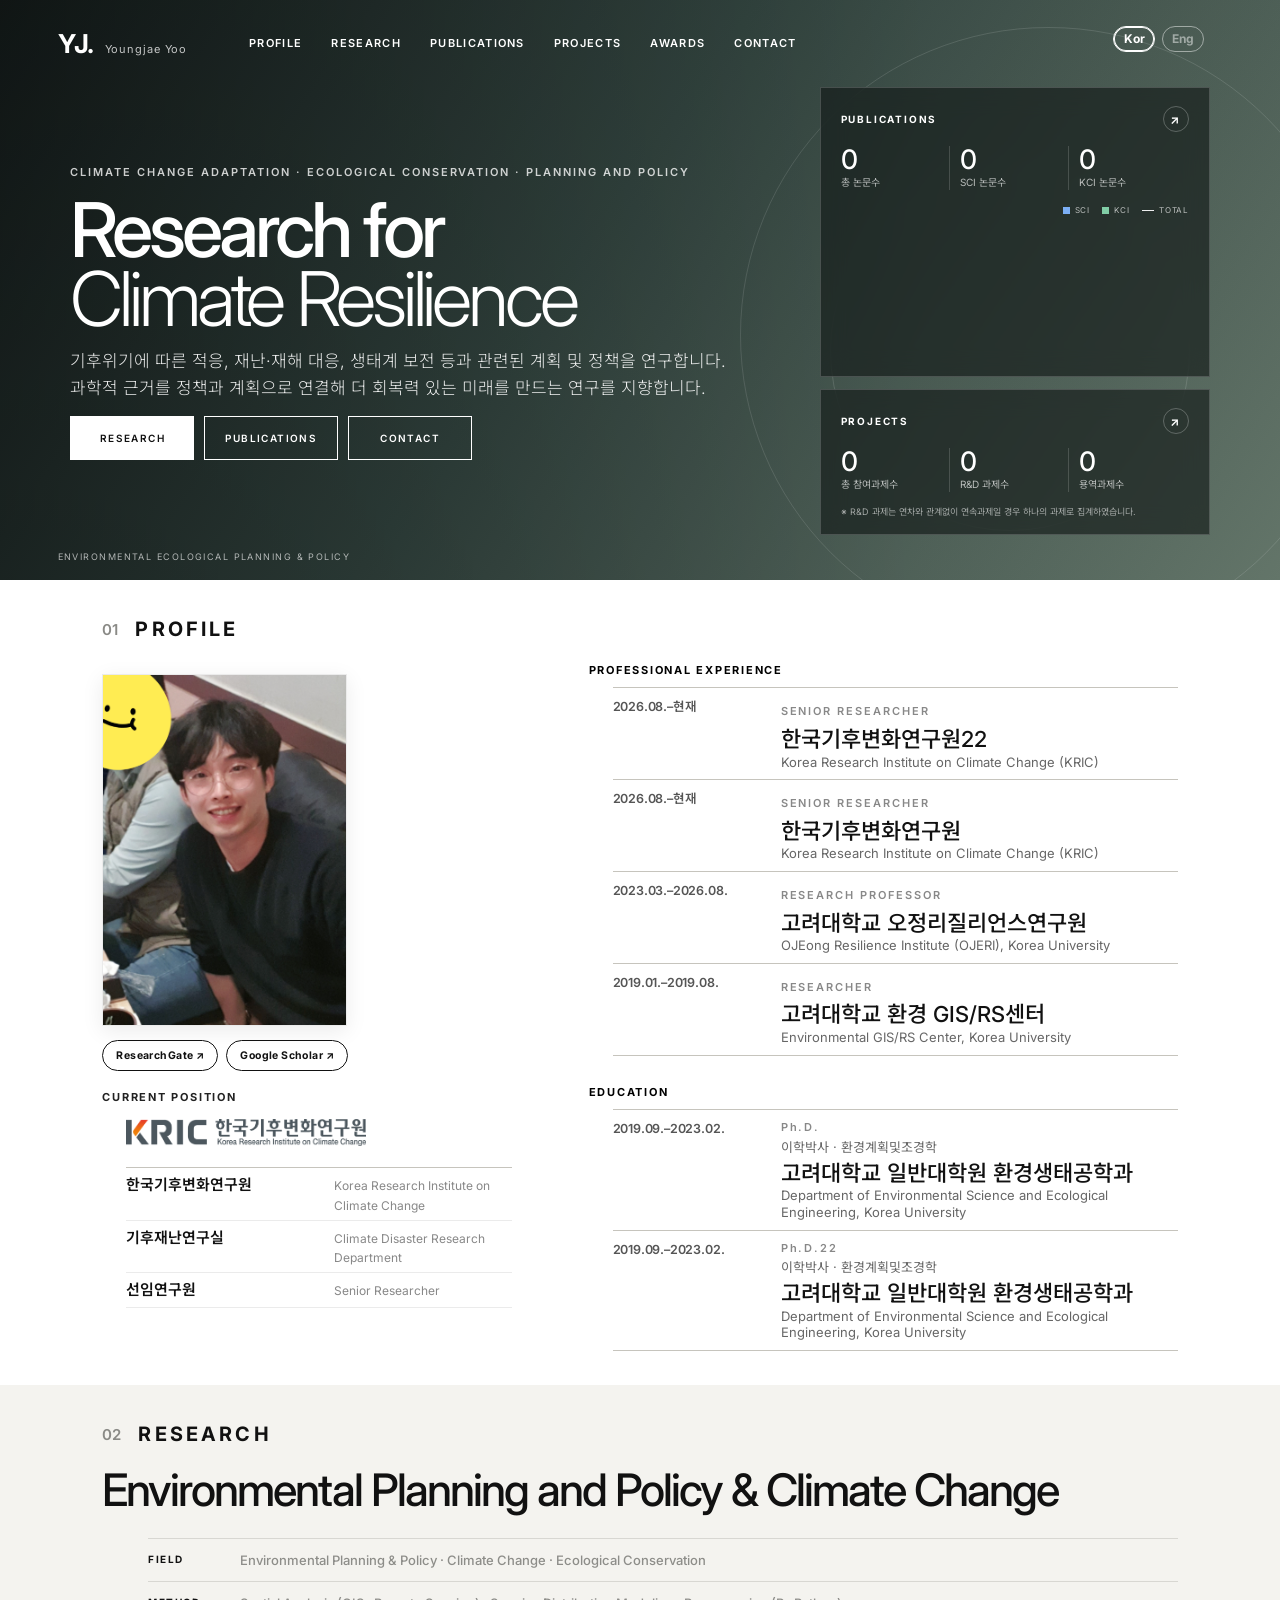
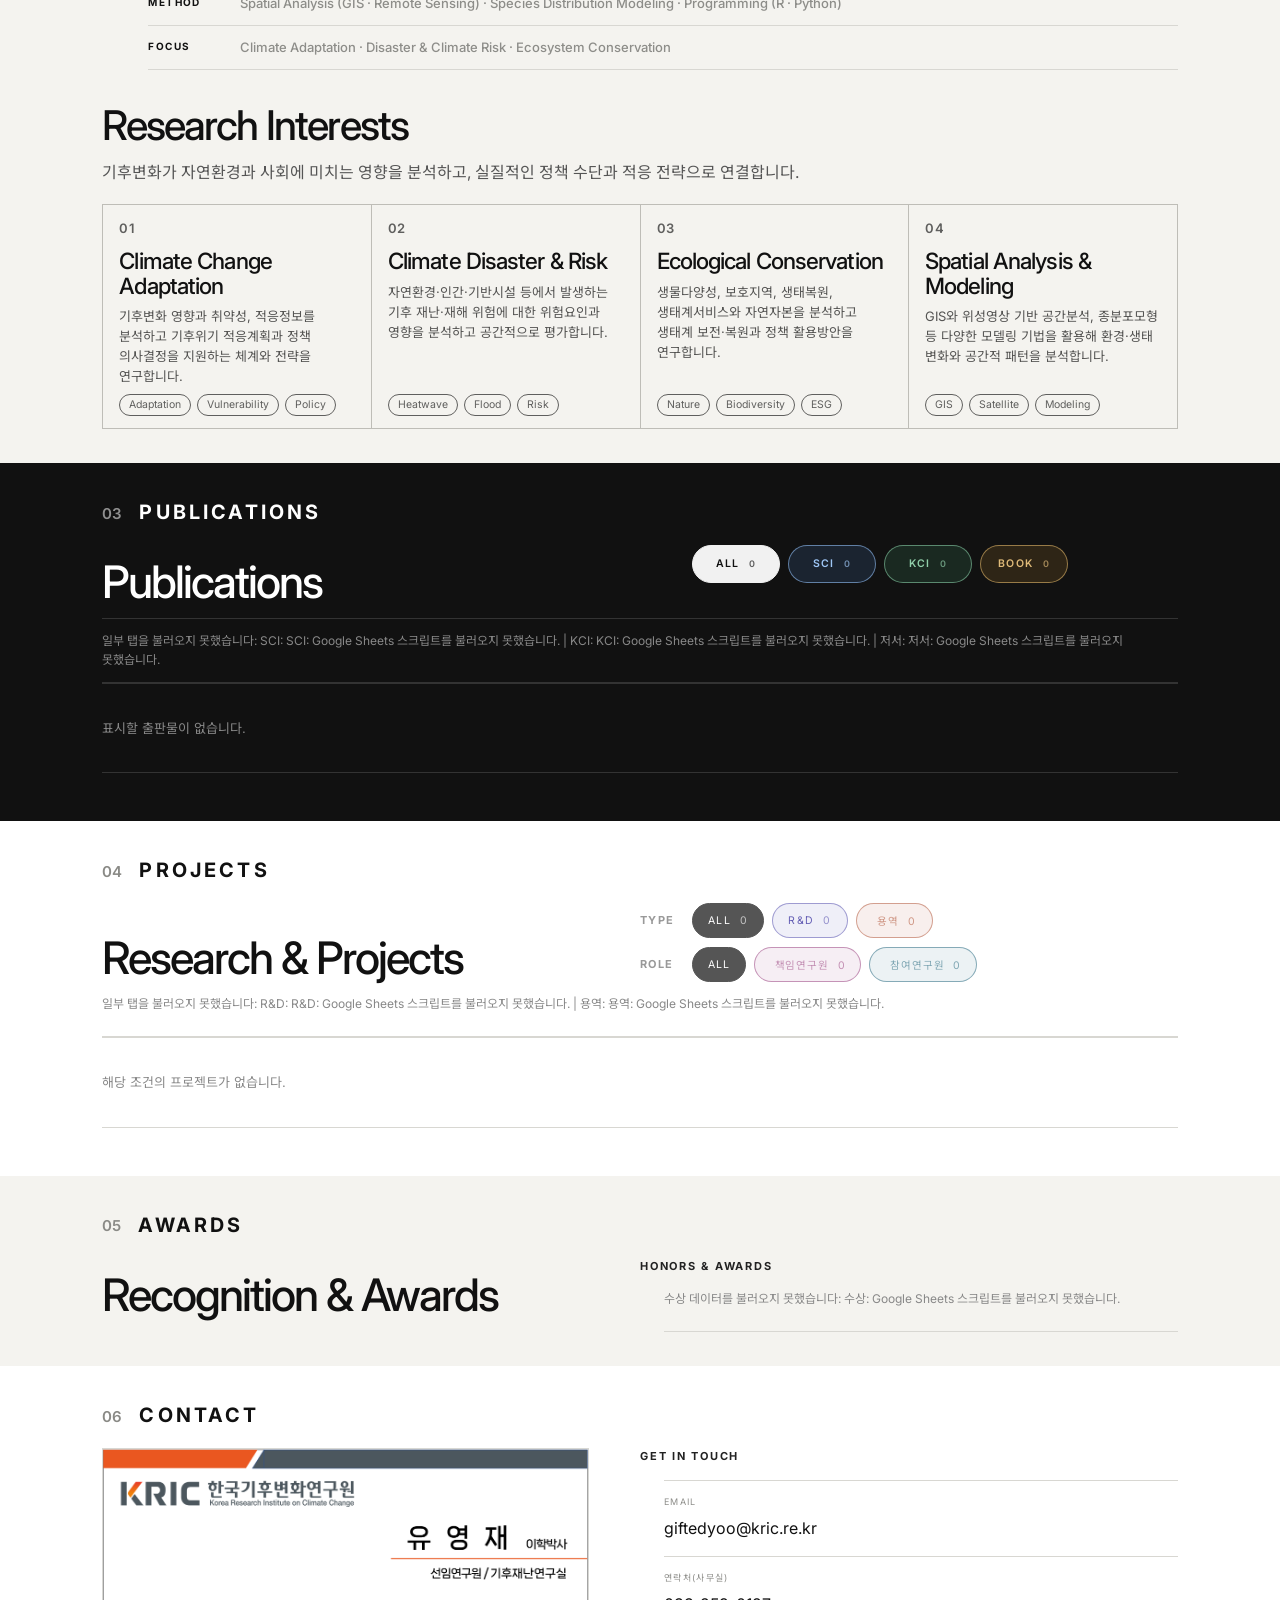
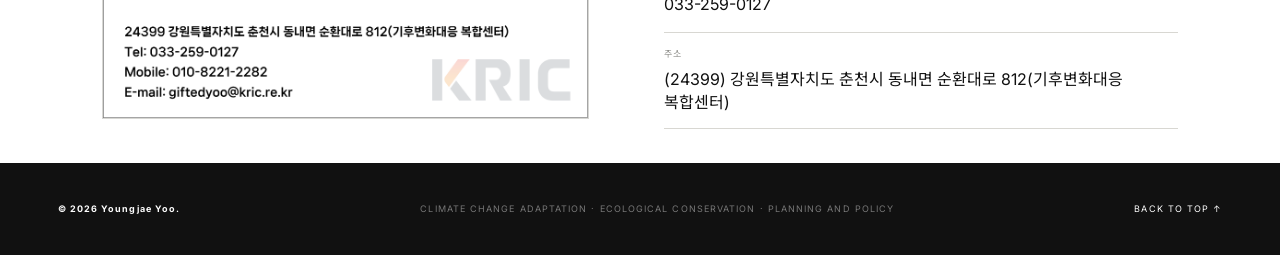
==== commit 7680b1a4: "Add files via upload" ====
--- a/CV/index.html
+++ b/CV/index.html
@@ -195,7 +195,7 @@
       <div class="career-detail">
         <div class="career-group">
           <p class="mini-label emphasis-label">PROFESSIONAL EXPERIENCE</p>
-          <div class="timeline">
+          <div class="timeline" id="professionalExperienceList">
             <div class="timeline-item">
               <div class="timeline-period" data-i18n="profile.periodCurrent">2026.08.–현재</div>
               <div>
@@ -227,7 +227,7 @@
 
         <div class="career-group education-group">
           <p class="education-label mini-label emphasis-label">EDUCATION</p>
-          <div class="timeline">
+          <div class="timeline" id="educationList">
             <div class="timeline-item">
               <div class="timeline-period" data-i18n="profile.periodEducation">2019.09.–2023.02.</div>
               <div class="education-content">
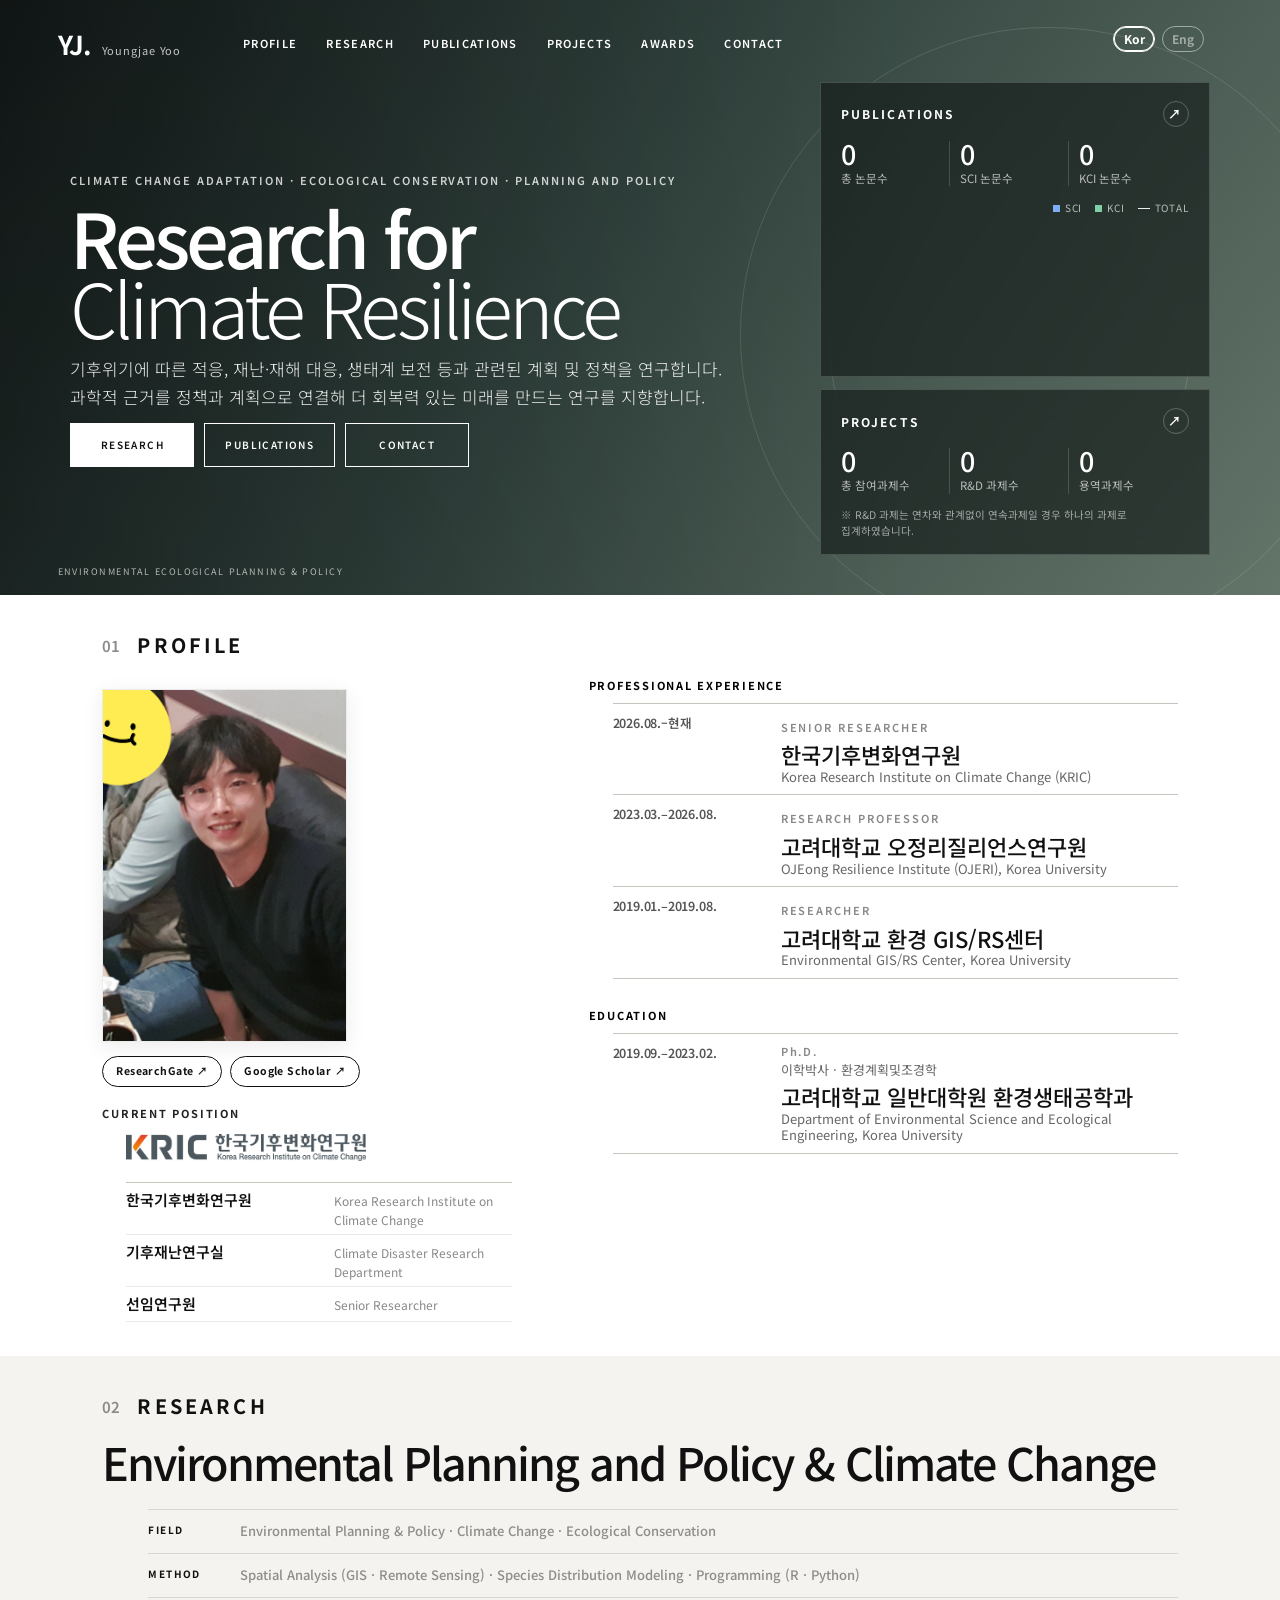
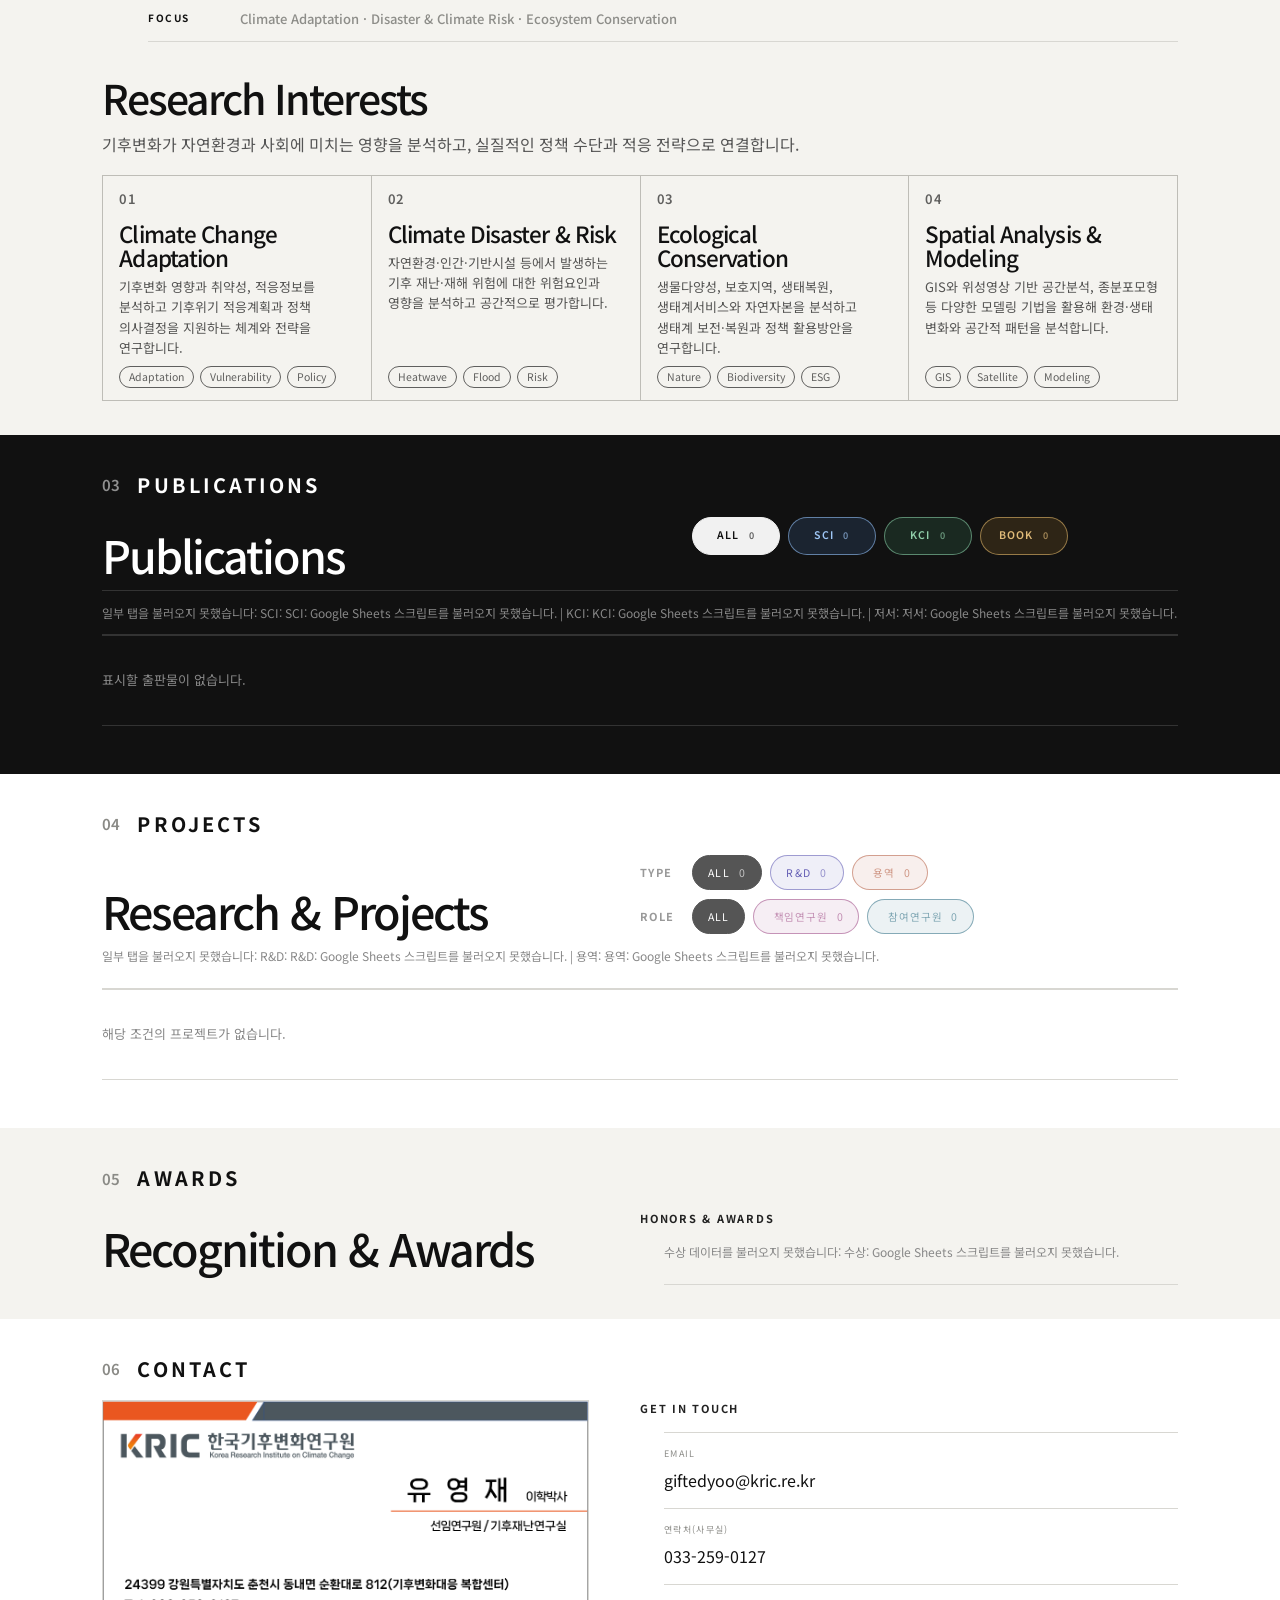
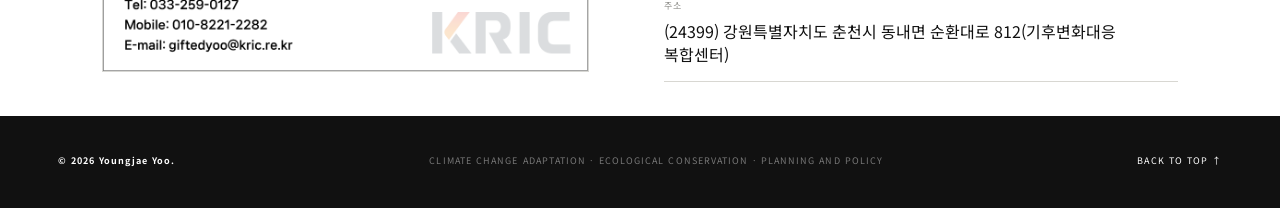
==== commit 3ad6c304: "Add files via upload" ====
--- a/CV/index.html
+++ b/CV/index.html
@@ -8,7 +8,7 @@
 
   <link rel="preconnect" href="https://fonts.googleapis.com">
   <link rel="preconnect" href="https://fonts.gstatic.com" crossorigin>
-  <link href="https://fonts.googleapis.com/css2?family=Noto+Sans+KR:wght@300;400;500;600;700&family=Inter:wght@300;400;500;600;700&display=swap" rel="stylesheet">
+  <link href="https://fonts.googleapis.com/css2?family=Noto+Sans+KR:wght@300;400;500;600;700&display=swap" rel="stylesheet">
 
   <link rel="stylesheet" href="style.css" />
 </head>
--- a/CV/style.css
+++ b/CV/style.css
@@ -1,8 +1,131 @@
-/* 
-  Youngjae Yoo Academic Website
-  Main stylesheet for layout, responsive behavior, section styling,
-  language states, dashboard, filters, and publication/project components.
-   */
+/*
+============================================================
+ YOUNGJAE YOO ACADEMIC WEBSITE — STYLE SETTINGS
+============================================================
+
+이 파일은 크게 세 부분으로 나뉩니다.
+
+  1. 폰트 설정
+     - 사이트 전체에서 사용하는 글꼴 종류를 설정합니다.
+     - 기본적으로 아래 --font-main 값 하나만 바꾸면 전체 페이지 폰트가 바뀝니다.
+
+  2. 폰트 크기 설정
+     - 자주 조정할 수 있는 주요 글씨 크기를 한곳에서 관리합니다.
+     - 특히 HOME의 PUBLICATIONS / PROJECTS 요약 그래프 글씨 크기를
+       별도 변수로 분리해두었습니다.
+
+  3. 나머지 스타일
+     - 색상, 여백, 배치, 테두리, 반응형 구조 등 실제 디자인 규칙입니다.
+============================================================
+*/
+
+
+/* =========================================================
+   1. 폰트 설정
+   =========================================================
+
+   [전체 기본 폰트]
+   --font-main
+   → 페이지의 한글·영문·숫자 전체에 사용됩니다.
+   → 현재는 Noto Sans KR 하나로 통일되어 있습니다.
+
+   폰트를 바꾸고 싶다면 아래 한 줄만 수정하면 됩니다.
+   예: --font-main: "Pretendard", sans-serif;
+
+   --font-ui
+   → 버튼, 필터, 메뉴, 소제목 등 UI 요소용입니다.
+   → 현재는 --font-main과 동일하게 연결되어 있습니다.
+
+   --font-chart
+   → HOME의 PUBLICATIONS 그래프 및 요약 숫자용입니다.
+   → 현재는 --font-main과 동일하게 연결되어 있습니다.
+========================================================= */
+
+:root {
+  --font-main: "Noto Sans KR", sans-serif;
+  --font-ui: var(--font-main);
+  --font-chart: var(--font-main);
+}
+
+/* 본문 및 일반 텍스트 */
+html,
+body {
+  font-family: var(--font-main);
+}
+
+/* 버튼·입력요소는 브라우저 기본 폰트 대신 사이트 폰트를 그대로 사용 */
+button,
+input,
+select,
+textarea {
+  font-family: var(--font-ui);
+}
+
+/* SVG 그래프 안의 연도·논문 건수도 같은 폰트를 사용 */
+svg text {
+  font-family: var(--font-chart);
+}
+
+
+/* =========================================================
+   2. 폰트 크기 설정
+   =========================================================
+
+   아래 값은 자주 조절할 가능성이 높은 글씨 크기입니다.
+   특히 그래프 관련 값은 이 구역만 수정하면 됩니다.
+
+   [HOME 요약 패널 / 그래프]
+   --fs-overview-title
+   → PUBLICATIONS / PROJECTS 제목
+
+   --fs-overview-arrow
+   → PUBLICATIONS / PROJECTS 오른쪽의 ↗ 아이콘
+
+   --fs-overview-label
+   → 총 논문수 / SCI 논문수 / KCI 논문수 /
+      총 참여과제수 / R&D 과제수 / 용역과제수
+
+   --fs-overview-note
+   → PROJECTS 아래의 R&D 연속과제 집계 안내문
+
+   --fs-chart-legend
+   → 그래프의 SCI / KCI / TOTAL 범례
+
+   --fs-chart-number
+   → 그래프 내부 숫자:
+      연도(예: 2023, 2024)와 연도별 총 논문 건수
+
+   --fs-overview-big-number
+   → HOME 요약 패널의 큰 숫자
+      (총 논문수, SCI, KCI, 총 과제수 등)
+
+   --fs-overview-big-number-mobile
+   → 모바일에서 위 큰 숫자 크기
+========================================================= */
+
+:root {
+  /* HOME 요약 패널의 문자 크기 — 기존보다 크게 조정 */
+  --fs-overview-title: 12px;
+  --fs-overview-arrow: 13px;
+  --fs-overview-label: 11.5px;
+  --fs-overview-note: 10.5px;
+
+  /* PUBLICATIONS 그래프의 문자 크기 */
+  --fs-chart-legend: 10px;
+  --fs-chart-number: 9.5px;
+
+  /* HOME 요약 패널의 큰 숫자 */
+  --fs-overview-big-number: clamp(25px, 2.1vw, 35px);
+  --fs-overview-big-number-mobile: 27px;
+}
+
+
+/* =========================================================
+   3. 나머지 스타일
+   =========================================================
+   아래부터는 레이아웃, 색상, 여백, 반응형 디자인 등입니다.
+   글꼴 종류는 위 '1. 폰트 설정'에서 통합 관리합니다.
+========================================================= */
 
 * {
   margin: 0;
@@ -28,7 +151,6 @@
 }
 
 body {
-  font-family: "Inter", "Noto Sans KR", sans-serif;
   color: var(--black);
   background: var(--white);
   line-height: 1.6;
@@ -858,7 +980,6 @@
   color: inherit;
   border-radius: 999px;
   padding: 9px 14px;
-  font-family: inherit;
   font-size: 9px;
   letter-spacing: .12em;
   cursor: pointer;
@@ -1450,7 +1571,6 @@
   color: inherit;
   border-radius: 999px;
   padding: 9px 14px;
-  font-family: inherit;
   font-size: 9px;
   letter-spacing: .08em;
   cursor: pointer;
@@ -1700,7 +1820,6 @@
   border-radius: 999px;
   background: transparent;
   color: #333;
-  font-family: inherit;
   font-size: 11px;
   font-weight: 600;
   cursor: pointer;
@@ -2531,7 +2650,7 @@
   align-items: center;
   justify-content: space-between;
   margin-bottom: 14px;
-  font-size: 10px;
+  font-size: var(--fs-overview-title);
   letter-spacing: .18em;
   font-weight: 700;
 }
@@ -2544,7 +2663,7 @@
   justify-content: center;
   border: 1px solid rgba(255,255,255,.25);
   border-radius: 50%;
-  font-size: 12px;
+  font-size: var(--fs-overview-arrow);
   transition: .2s ease;
 }
 
@@ -2573,8 +2692,7 @@
 .overview-stat strong {
   display: block;
   margin-bottom: 3px;
-  font-family: "Inter", sans-serif;
-  font-size: clamp(25px, 2.1vw, 35px);
+  font-size: var(--fs-overview-big-number);
   line-height: 1;
   font-weight: 500;
   letter-spacing: -.04em;
@@ -2582,7 +2700,7 @@
 
 .overview-stat span {
   display: block;
-  font-size: 10px;
+  font-size: var(--fs-overview-label);
   line-height: 1.35;
   color: rgba(255,255,255,.68);
 }
@@ -2592,7 +2710,7 @@
   display: flex;
   justify-content: flex-end;
   gap: 13px;
-  font-size: 8px;
+  font-size: var(--fs-chart-legend);
   letter-spacing: .08em;
   color: rgba(255,255,255,.68);
 }
@@ -2650,13 +2768,11 @@
 .overview-total-dot { fill: #fff; }
 .overview-year-label {
   fill: rgba(255,255,255,.55);
-  font-size: 8px;
-  font-family: "Inter", sans-serif;
+  font-size: var(--fs-chart-number);
 }
 .overview-total-label {
   fill: rgba(255,255,255,.9);
-  font-size: 8px;
-  font-family: "Inter", sans-serif;
+  font-size: var(--fs-chart-number);
   font-weight: 600;
 }
 
@@ -2666,7 +2782,7 @@
 
 .overview-note {
   margin-top: 13px;
-  font-size: 9px;
+  font-size: var(--fs-overview-note);
   line-height: 1.55;
   color: rgba(255,255,255,.58);
 }
@@ -2720,7 +2836,7 @@
     padding: 17px 16px 15px;
   }
   .overview-stat strong {
-    font-size: 27px;
+    font-size: var(--fs-overview-big-number-mobile);
   }
   .overview-chart-scroll {
     margin-right: -6px;
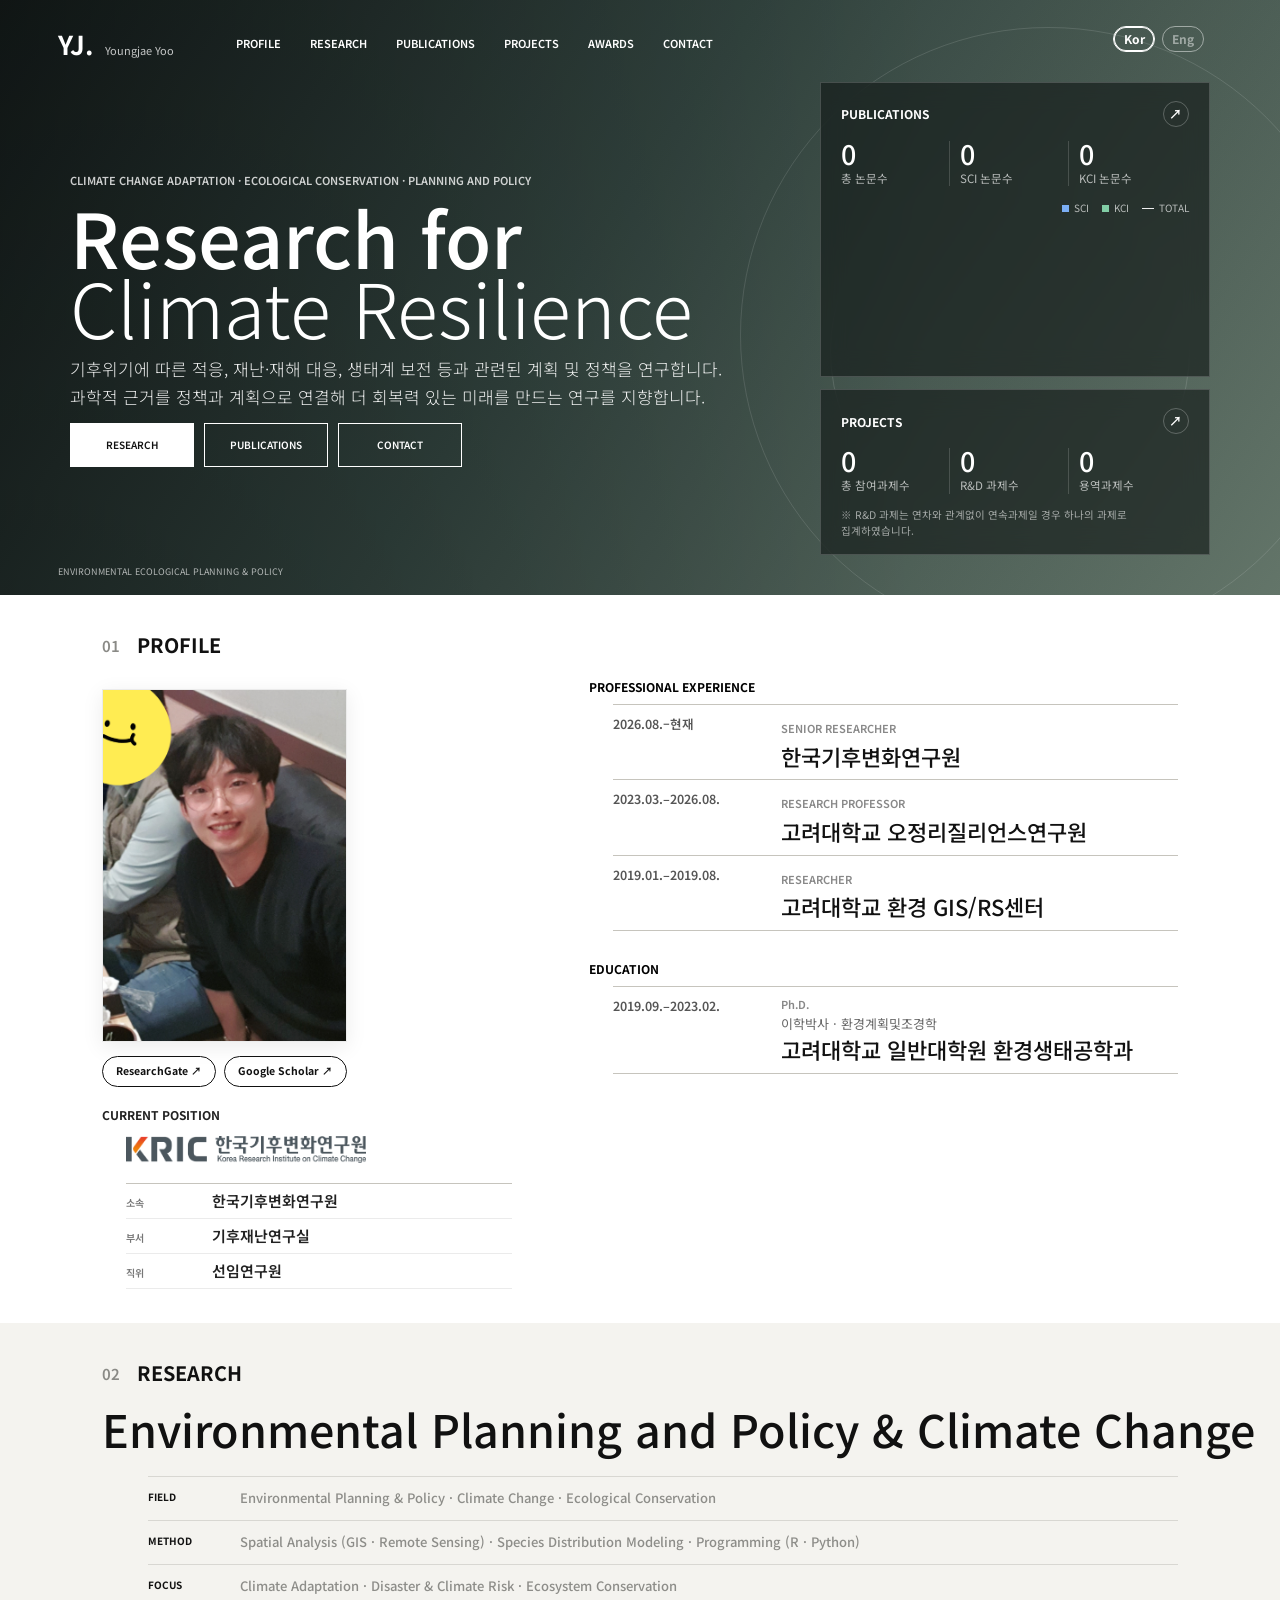
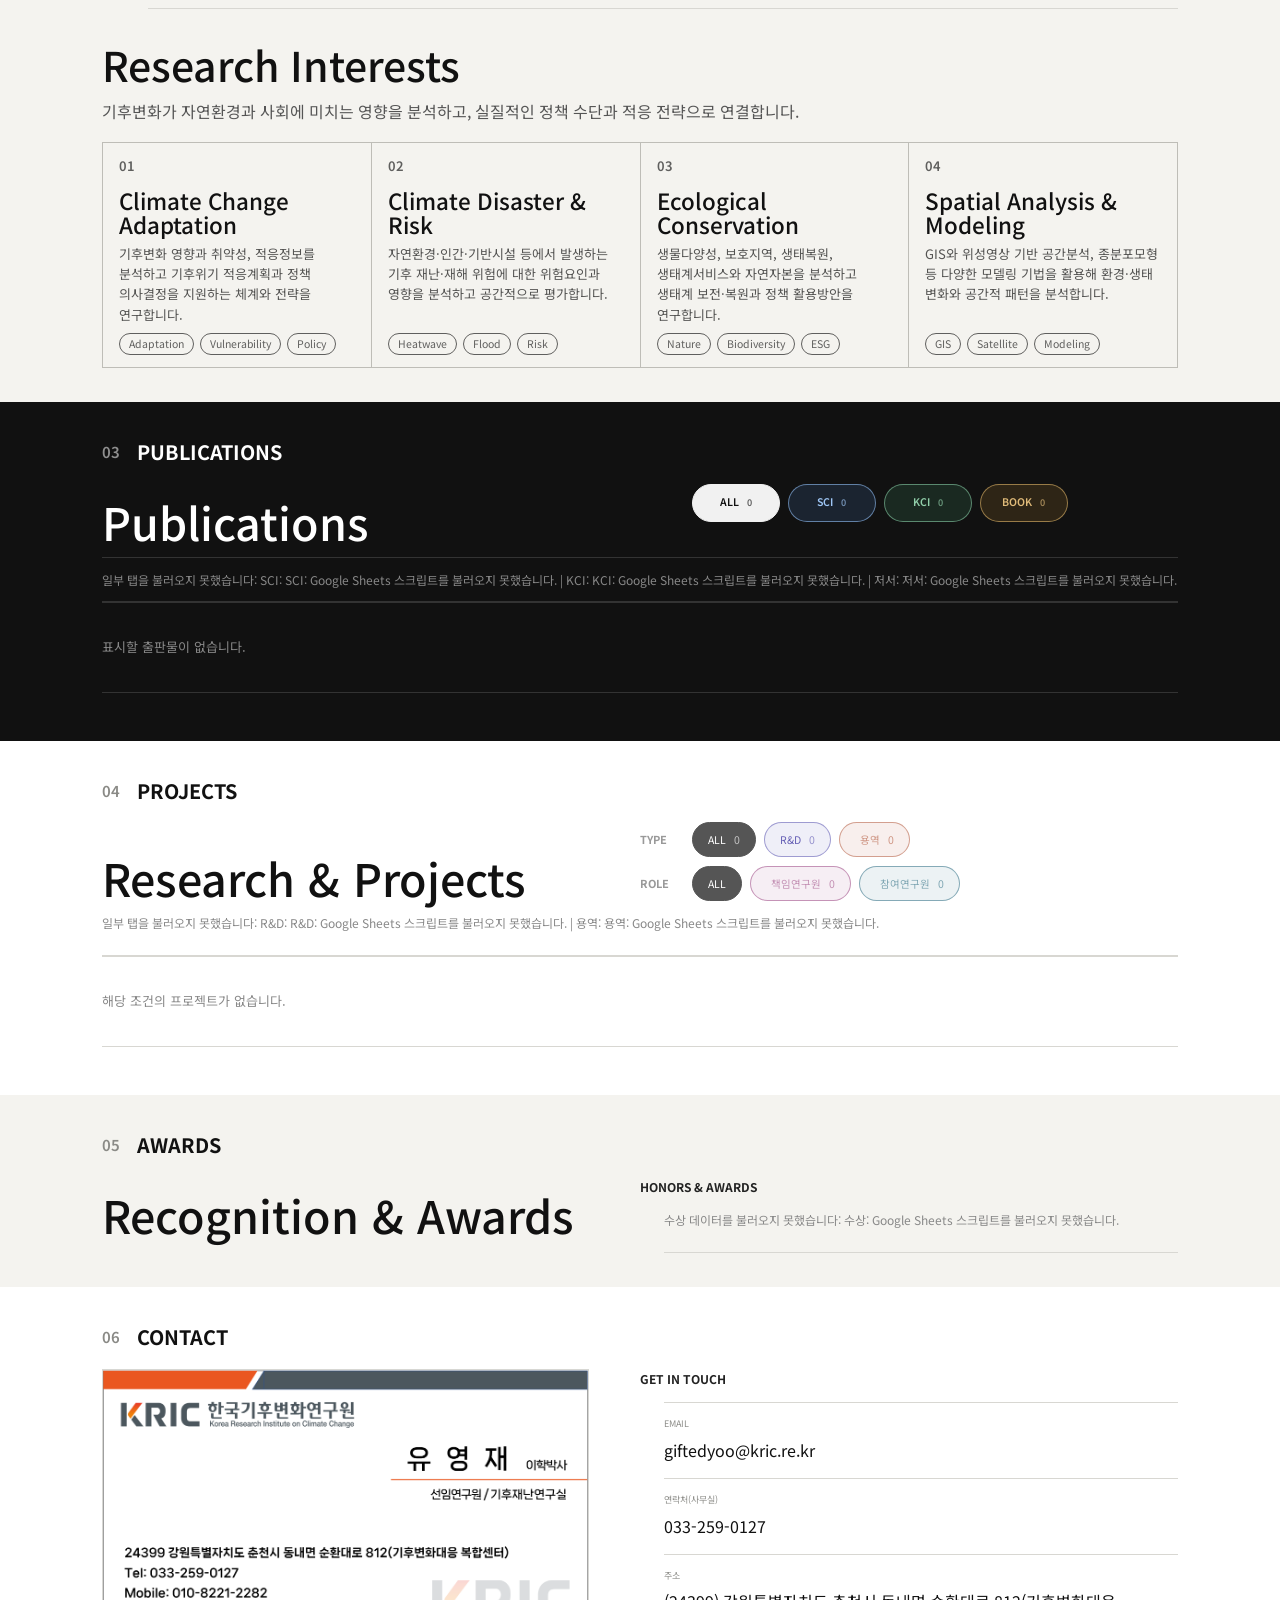
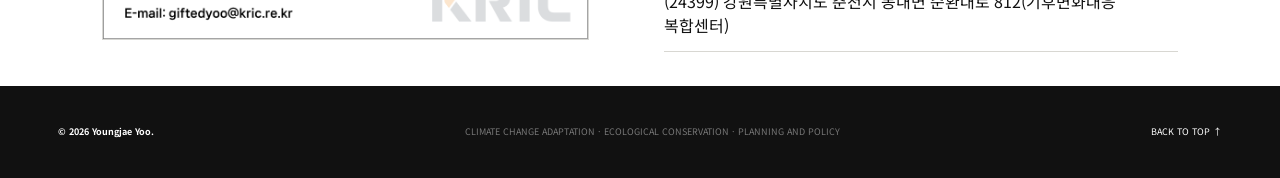
==== commit 764487c0: "Add files via upload" ====
--- a/CV/index.html
+++ b/CV/index.html
@@ -177,17 +177,36 @@
         </div>
 
         <div class="current-position">
-          <div class="current-position-row">
-            <strong class="current-ko">한국기후변화연구원</strong>
-            <span class="current-en">Korea Research Institute on Climate Change</span>
-          </div>
-          <div class="current-position-row">
-            <strong class="current-ko">기후재난연구실</strong>
-            <span class="current-en">Climate Disaster Research Department</span>
-          </div>
-          <div class="current-position-row">
-            <strong class="current-ko">선임연구원</strong>
-            <span class="current-en">Senior Researcher</span>
+          <!-- Kor: 소속 / 부서 / 직위 -->
+          <div class="current-position-language current-position-ko">
+            <div class="current-position-row">
+              <span class="current-position-field">소속</span>
+              <strong class="current-position-value">한국기후변화연구원</strong>
+            </div>
+            <div class="current-position-row">
+              <span class="current-position-field">부서</span>
+              <strong class="current-position-value">기후재난연구실</strong>
+            </div>
+            <div class="current-position-row">
+              <span class="current-position-field">직위</span>
+              <strong class="current-position-value">선임연구원</strong>
+            </div>
+          </div>
+
+          <!-- Eng: Affiliation / Department / Position -->
+          <div class="current-position-language current-position-en">
+            <div class="current-position-row">
+              <span class="current-position-field">AFFILIATION</span>
+              <strong class="current-position-value">Korea Research Institute on Climate Change</strong>
+            </div>
+            <div class="current-position-row">
+              <span class="current-position-field">DEPARTMENT</span>
+              <strong class="current-position-value">Climate Disaster Research Department</strong>
+            </div>
+            <div class="current-position-row">
+              <span class="current-position-field">POSITION</span>
+              <strong class="current-position-value">Senior Researcher</strong>
+            </div>
           </div>
         </div>
       </div>
--- a/CV/style.css
+++ b/CV/style.css
@@ -74,6 +74,23 @@
    아래 값은 자주 조절할 가능성이 높은 글씨 크기입니다.
    특히 그래프 관련 값은 이 구역만 수정하면 됩니다.
 
+   [페이지 주요 제목]
+   --fs-section-title
+   → PROFILE / RESEARCH / PUBLICATIONS / PROJECTS / AWARDS / CONTACT
+
+   --fs-section-title-mobile
+   → 모바일 화면의 위 섹션명 크기
+
+   --fs-subsection-title
+   → CURRENT POSITION / PROFESSIONAL EXPERIENCE /
+      EDUCATION / GET IN TOUCH
+
+   --fs-contact-title
+   → EMAIL / OFFICE PHONE / ADDRESS
+
+   --fs-contact-value
+   → 실제 이메일 주소 / 전화번호 / 주소 내용
+
    [HOME 요약 패널 / 그래프]
    --fs-overview-title
    → PUBLICATIONS / PROJECTS 제목
@@ -104,14 +121,54 @@
 ========================================================= */
 
 :root {
-  /* HOME 요약 패널의 문자 크기 — 기존보다 크게 조정 */
+  /* ---------------------------------------------------------
+     페이지 주요 제목 크기
+     ---------------------------------------------------------
+
+     --fs-section-title
+     → PROFILE / RESEARCH / PUBLICATIONS / PROJECTS /
+        AWARDS / CONTACT 같은 각 섹션의 큰 제목
+
+     --fs-section-title-mobile
+     → 모바일 화면에서 위 섹션 제목의 크기
+
+     --fs-subsection-title
+     → CURRENT POSITION / PROFESSIONAL EXPERIENCE /
+        EDUCATION / GET IN TOUCH 같은 소제목
+
+     --fs-contact-title
+     → EMAIL / OFFICE PHONE / ADDRESS 같은 CONTACT 항목 제목
+
+     --fs-contact-value
+     → 실제 이메일 주소 / 전화번호 / 주소 내용
+  --------------------------------------------------------- */
+  --fs-section-title: clamp(18px, 1.55vw, 24px);
+  --fs-section-title-mobile: 18px;
+  --fs-subsection-title: 12px;
+  --fs-contact-title: 9px;
+  --fs-contact-value: 16px;
+
+  /* ---------------------------------------------------------
+     HOME 요약 패널 / 그래프
+  --------------------------------------------------------- */
+
+  /* PUBLICATIONS / PROJECTS 제목 */
   --fs-overview-title: 12px;
+
+  /* 요약 패널 오른쪽 ↗ 아이콘 */
   --fs-overview-arrow: 13px;
+
+  /* 총 논문수 / SCI 논문수 / KCI 논문수 /
+     총 참여과제수 / R&D 과제수 / 용역과제수 */
   --fs-overview-label: 11.5px;
+
+  /* PROJECTS 아래 R&D 연속과제 집계 안내문 */
   --fs-overview-note: 10.5px;
 
-  /* PUBLICATIONS 그래프의 문자 크기 */
+  /* 그래프의 SCI / KCI / TOTAL 범례 */
   --fs-chart-legend: 10px;
+
+  /* 그래프의 연도 및 연도별 총 논문 건수 */
   --fs-chart-number: 9.5px;
 
   /* HOME 요약 패널의 큰 숫자 */
@@ -119,6 +176,15 @@
   --fs-overview-big-number-mobile: 27px;
 }
 
+
+
+/*
+   [자간 설정]
+   이 버전에서는 letter-spacing을 별도로 지정하지 않습니다.
+   모든 텍스트는 사용 중인 폰트(Noto Sans KR)의 기본 자간(normal)을 사용합니다.
+   따라서 PROFILE, PROFESSIONAL EXPERIENCE, CURRENT POSITION 등
+   영문 대문자 라벨도 폰트 자체의 기본 간격으로 표시됩니다.
+*/
 
 /* =========================================================
    3. 나머지 스타일
@@ -193,12 +259,10 @@
 .logo-main {
   font-size: 26px;
   font-weight: 700;
-  letter-spacing: -1px;
 }
 
 .logo-sub {
   font-size: 11px;
-  letter-spacing: .08em;
   opacity: .75;
 }
 
@@ -211,7 +275,6 @@
 .nav a {
   font-size: 11px;
   font-weight: 600;
-  letter-spacing: .12em;
   position: relative;
 }
 
@@ -299,8 +362,13 @@
 .project-category,
 .timeline-type {
   font-size: 11px;
-  letter-spacing: .18em;
   font-weight: 600;
+}
+
+/* PROFILE/CONTACT 소제목 크기
+   → CSS 상단의 --fs-subsection-title 값으로 조정 */
+.mini-label {
+  font-size: var(--fs-subsection-title);
 }
 
 .eyebrow {
@@ -335,7 +403,6 @@
   padding: 0 20px;
   border: 1px solid white;
   font-size: 10px;
-  letter-spacing: .14em;
   font-weight: 600;
   transition: .25s ease;
 }
@@ -363,7 +430,6 @@
   display: flex;
   justify-content: space-between;
   font-size: 9px;
-  letter-spacing: .16em;
   opacity: .65;
 }
 
@@ -377,7 +443,6 @@
   gap: 15px;
   transform: translateY(-50%);
   font-size: 9px;
-  letter-spacing: .15em;
 }
 
 .scroll-indicator span:first-child {
@@ -413,7 +478,6 @@
   margin-top: 25px;
   font-size: clamp(40px, 5.2vw, 78px);
   line-height: 1.04;
-  letter-spacing: -.055em;
   font-weight: 500;
 }
 
@@ -422,7 +486,6 @@
 }
 
 .profile-copy .lead {
-  letter-spacing: -.02em;
 }
 
 .profile-copy > p:not(.lead) {
@@ -443,7 +506,6 @@
 
 .profile-facts span {
   font-size: 10px;
-  letter-spacing: .14em;
   color: var(--gray);
 }
 
@@ -460,7 +522,6 @@
 .research-intro h3 {
   font-size: clamp(32px, 4vw, 58px);
   font-weight: 500;
-  letter-spacing: -.045em;
 }
 
 .research-intro p {
@@ -495,7 +556,6 @@
 }
 
 .research-card h4 {
-  letter-spacing: -.04em;
   font-weight: 500;
 }
 
@@ -543,7 +603,6 @@
 }
 
 .project-main h3 {
-  letter-spacing: -.025em;
   font-weight: 500;
 }
 
@@ -571,7 +630,6 @@
 .publications-top h3 {
   font-size: clamp(38px, 4.6vw, 70px);
   line-height: 1;
-  letter-spacing: -.05em;
   font-weight: 400;
 }
 
@@ -604,7 +662,6 @@
 .pub-year,
 .pub-type {
   font-size: 10px;
-  letter-spacing: .12em;
   color: #888;
 }
 
@@ -676,7 +733,6 @@
   margin-top: 25px;
   font-size: clamp(50px, 6vw, 90px);
   line-height: .98;
-  letter-spacing: -.06em;
   font-weight: 500;
 }
 
@@ -692,8 +748,7 @@
 .contact-info span {
   display: block;
   margin-bottom: 7px;
-  font-size: 9px;
-  letter-spacing: .15em;
+  font-size: var(--fs-contact-title);
   color: var(--gray);
 }
 
@@ -711,7 +766,6 @@
   justify-content: space-between;
   gap: 30px;
   font-size: 9px;
-  letter-spacing: .12em;
 }
 
 footer a {
@@ -768,7 +822,6 @@
 
   .mobile-nav a {
     font-size: 12px;
-    letter-spacing: .14em;
     font-weight: 600;
   }
 
@@ -855,7 +908,6 @@
   font: inherit;
   font-size: 10px;
   font-weight: 600;
-  letter-spacing: .11em;
   cursor: pointer;
   transition: .2s ease;
 }
@@ -920,12 +972,10 @@
   color: #aaa;
   font-size: 9px;
   font-weight: 600;
-  letter-spacing: .1em;
 }
 
 .pub-doi {
   color: #aaa;
-  letter-spacing: .1em;
   transition: color .2s ease;
 }
 
@@ -956,7 +1006,6 @@
 .projects-top h3 {
   font-size: clamp(38px, 4.6vw, 70px);
   line-height: 1;
-  letter-spacing: -.05em;
   font-weight: 500;
 }
 
@@ -981,7 +1030,6 @@
   border-radius: 999px;
   padding: 9px 14px;
   font-size: 9px;
-  letter-spacing: .12em;
   cursor: pointer;
   transition: .2s ease;
 }
@@ -1034,7 +1082,6 @@
 
 .pub-isbn {
   font-size: 9px;
-  letter-spacing: .1em;
   color: #777;
 }
 
@@ -1046,7 +1093,6 @@
   margin-top: 25px;
   font-size: clamp(40px, 5.2vw, 78px);
   line-height: 1.04;
-  letter-spacing: -.055em;
   font-weight: 500;
 }
 
@@ -1075,7 +1121,6 @@
 .award-item h4 {
   font-size: 20px;
   font-weight: 500;
-  letter-spacing: -.02em;
 }
 
 .award-item p {
@@ -1149,7 +1194,6 @@
 }
 
 .hero h1 {
-  letter-spacing: -.055em;
 }
 .projects-section,
 .publications-section {
@@ -1219,7 +1263,6 @@
 }
 .pub-indexing {
   max-width: 92px;
-  letter-spacing: .07em;
   text-align: right;
   overflow-wrap: anywhere;
 }
@@ -1234,7 +1277,6 @@
 
 .pub-book-role span {
   font-size: 8px;
-  letter-spacing: .14em;
   color: #666;
 }
 
@@ -1383,13 +1425,11 @@
 .contact-grid h3 {
   margin-top: 14px;
   line-height: 1.05;
-  letter-spacing: -.045em;
   font-weight: 500;
 }
 .pub-class-badge {
   width: auto;
   border-radius: 999px;
-  letter-spacing: .08em;
   border: 1px solid currentColor;
   background: transparent;
 }
@@ -1419,7 +1459,6 @@
   border: 1px solid currentColor;
   border-radius: 999px;
   font-weight: 700;
-  letter-spacing: .08em;
   white-space: nowrap;
 }
 
@@ -1537,7 +1576,7 @@
 
 .contact-info a,
 .contact-info p {
-  font-size: 16px;
+  font-size: var(--fs-contact-value);
 }
 .project-filter-panel {
   display: flex;
@@ -1554,7 +1593,6 @@
 
 .filter-caption {
   font-weight: 700;
-  letter-spacing: .13em;
   color: #999;
 }
 
@@ -1572,7 +1610,6 @@
   border-radius: 999px;
   padding: 9px 14px;
   font-size: 9px;
-  letter-spacing: .08em;
   cursor: pointer;
   transition: .2s ease;
 }
@@ -1597,7 +1634,6 @@
   color: #bbb;
   font-size: 9px;
   font-weight: 600;
-  letter-spacing: .03em;
   vertical-align: 1px;
 }
 .award-title-line {
@@ -1633,7 +1669,6 @@
   color: #999;
   font-size: 9px;
   font-weight: 700;
-  letter-spacing: .08em;
 }
 .optional-image-slot[hidden] {
   display: none !important;
@@ -1754,7 +1789,6 @@
 .timeline-period {
   font-size: 17px;
   font-weight: 600;
-  letter-spacing: -.02em;
   color: #555;
 }
 .project-item {
@@ -1794,7 +1828,6 @@
   border-radius: 999px;
   font-size: 8.5px;
   font-weight: 700;
-  letter-spacing: .03em;
   white-space: nowrap;
 }
 .project-role-pi {
@@ -1945,7 +1978,6 @@
   font-size: 12.5px;
   font-weight: 600;
   white-space: nowrap;
-  letter-spacing: -.015em;
 }
 .profile-section .career-group + .career-group {
   margin-top: 16px !important;
@@ -2349,8 +2381,7 @@
 }
 
 .section-heading h2 {
-  font-size: clamp(18px, 1.55vw, 24px) !important;
-  letter-spacing: .16em !important;
+  font-size: var(--fs-section-title) !important;
   font-weight: 700 !important;
 }
 .contact-photo-slot {
@@ -2376,7 +2407,7 @@
 
 @media (max-width: 820px) {
   .section-heading h2 {
-    font-size: 18px !important;
+    font-size: var(--fs-section-title-mobile) !important;
   }
 
   .contact-photo.landscape {
@@ -2489,7 +2520,6 @@
 }
 .emphasis-label {
   font-weight: 700 !important;
-  letter-spacing: .16em;
   color: #222;
 }
 
@@ -2651,7 +2681,6 @@
   justify-content: space-between;
   margin-bottom: 14px;
   font-size: var(--fs-overview-title);
-  letter-spacing: .18em;
   font-weight: 700;
 }
 
@@ -2695,7 +2724,6 @@
   font-size: var(--fs-overview-big-number);
   line-height: 1;
   font-weight: 500;
-  letter-spacing: -.04em;
 }
 
 .overview-stat span {
@@ -2711,7 +2739,6 @@
   justify-content: flex-end;
   gap: 13px;
   font-size: var(--fs-chart-legend);
-  letter-spacing: .08em;
   color: rgba(255,255,255,.68);
 }
 
@@ -2845,7 +2872,6 @@
 .research-card .card-number {
   font-size: 13px !important;
   font-weight: 600;
-  letter-spacing: .04em;
   :root {
     --content-indent: 14px;
   }
@@ -2957,7 +2983,6 @@
   margin: 0 0 24px;
   font-size: clamp(30px, 3.5vw, 54px);
   line-height: 1.05;
-  letter-spacing: -.045em;
   font-weight: 500;
   white-space: nowrap;
 }
@@ -3169,7 +3194,6 @@
 .language-switch {
   gap: 7px !important;
   font-size: 12px !important;
-  letter-spacing: .04em !important;
 }
 
 .language-switch > span {
@@ -3285,7 +3309,6 @@
   font-size: 10px;
   font-weight: 800;
   line-height: 1.2;
-  letter-spacing: .02em;
   vertical-align: 1px;
   white-space: nowrap;
 }
@@ -3350,7 +3373,6 @@
   font-size: 10.5px;
   font-weight: 700;
   line-height: 1;
-  letter-spacing: .04em;
   text-decoration: none;
   transition: background .2s ease, color .2s ease, opacity .2s ease;
 }
@@ -3378,3 +3400,155 @@
   color: #111;
   line-height: 1.45;
 }
+
+
+
+
+
+
+/* =========================================================
+   모바일 PROJECTS 목록의 유형 알약 보정
+   =========================================================
+   대상:
+   - 프로젝트 목록 안의 R&D / Research Contract 유형 알약
+   - 선택자: .project-type-badge
+
+   핵심 원인:
+   - 모바일에서는 .project-item이 2열(연도 + 내용) 구조로 바뀌지만,
+     유형 알약은 별도 위치 지정이 없어 자동 배치되면서 폭 계산이 불안정할 수 있음.
+
+   해결:
+   1) 유형 알약을 모바일에서 명시적으로 두 번째 열에 배치
+   2) 알약 폭은 내용에 맞추고, 부모 폭을 넘지 않게 제한
+   3) Research Contract는 한 줄 유지
+   4) 알약 텍스트가 부모 밖으로 넘치지 않도록 box-sizing과 overflow 처리
+========================================================= */
+@media (max-width: 820px) {
+  .project-item {
+    grid-template-columns: 52px minmax(0, 1fr);
+  }
+
+  .project-main {
+    min-width: 0;
+  }
+
+  .project-type-badge {
+    grid-column: 2;
+    grid-row: auto;
+    justify-self: start;
+
+    display: inline-flex;
+    align-items: center;
+    justify-content: center;
+
+    width: auto;
+    max-width: 100%;
+    min-width: 0 !important;
+
+    height: auto !important;
+    min-height: 27px;
+
+    padding: 5px 10px !important;
+    box-sizing: border-box;
+
+    line-height: 1.15;
+    white-space: nowrap;
+    overflow: hidden;
+  }
+
+  html[lang="en"] .project-type-badge.project-type-service {
+    width: fit-content;
+    max-width: 100%;
+  }
+}
+
+
+/* =========================================================
+   PROFILE 언어별 표시 정리
+   =========================================================
+
+   Kor
+   - PROFESSIONAL EXPERIENCE / EDUCATION에서 한글 정보만 표시
+   - 기관명, 학위 세부정보, 학교/학과 아래의 영문 보조줄은 숨김
+
+   Eng
+   - 기존처럼 영문 정보만 표시
+========================================================= */
+
+body.lang-ko .profile-section .institution-en,
+body.lang-ko .profile-section .education-en {
+  display: none !important;
+}
+
+body.lang-ko .profile-section .institution-ko,
+body.lang-ko .profile-section .education-ko {
+  display: block !important;
+}
+
+body.lang-en .profile-section .institution-ko,
+body.lang-en .profile-section .education-ko {
+  display: none !important;
+}
+
+body.lang-en .profile-section .institution-en,
+body.lang-en .profile-section .education-en {
+  display: block !important;
+}
+
+
+/* =========================================================
+   CURRENT POSITION 언어별 구성
+   =========================================================
+   Kor: 소속 / 부서 / 직위
+   Eng: AFFILIATION / DEPARTMENT / POSITION
+
+   언어 전환 시 해당 언어 블록만 표시합니다.
+========================================================= */
+
+.current-position-ko,
+.current-position-en {
+  display: none;
+}
+
+body.lang-ko .current-position-ko {
+  display: block;
+}
+
+body.lang-en .current-position-en {
+  display: block;
+}
+
+.current-position-row {
+  grid-template-columns: 72px minmax(0, 1fr) !important;
+  column-gap: 14px !important;
+  align-items: baseline;
+}
+
+.current-position-field {
+  font-size: 10px !important;
+  font-weight: 600;
+  color: #777 !important;
+}
+
+.current-position-value {
+  font-size: 15px !important;
+  font-weight: 600 !important;
+  color: #222;
+  min-width: 0;
+}
+
+/* 모바일에서도 '항목명 + 값' 구조를 유지하되 첫 열만 조금 좁힘 */
+@media (max-width: 820px) {
+  .current-position-row {
+    grid-template-columns: 58px minmax(0, 1fr) !important;
+    column-gap: 10px !important;
+  }
+
+  .current-position-field {
+    font-size: 9.5px !important;
+  }
+
+  .current-position-value {
+    font-size: 14px !important;
+  }
+}
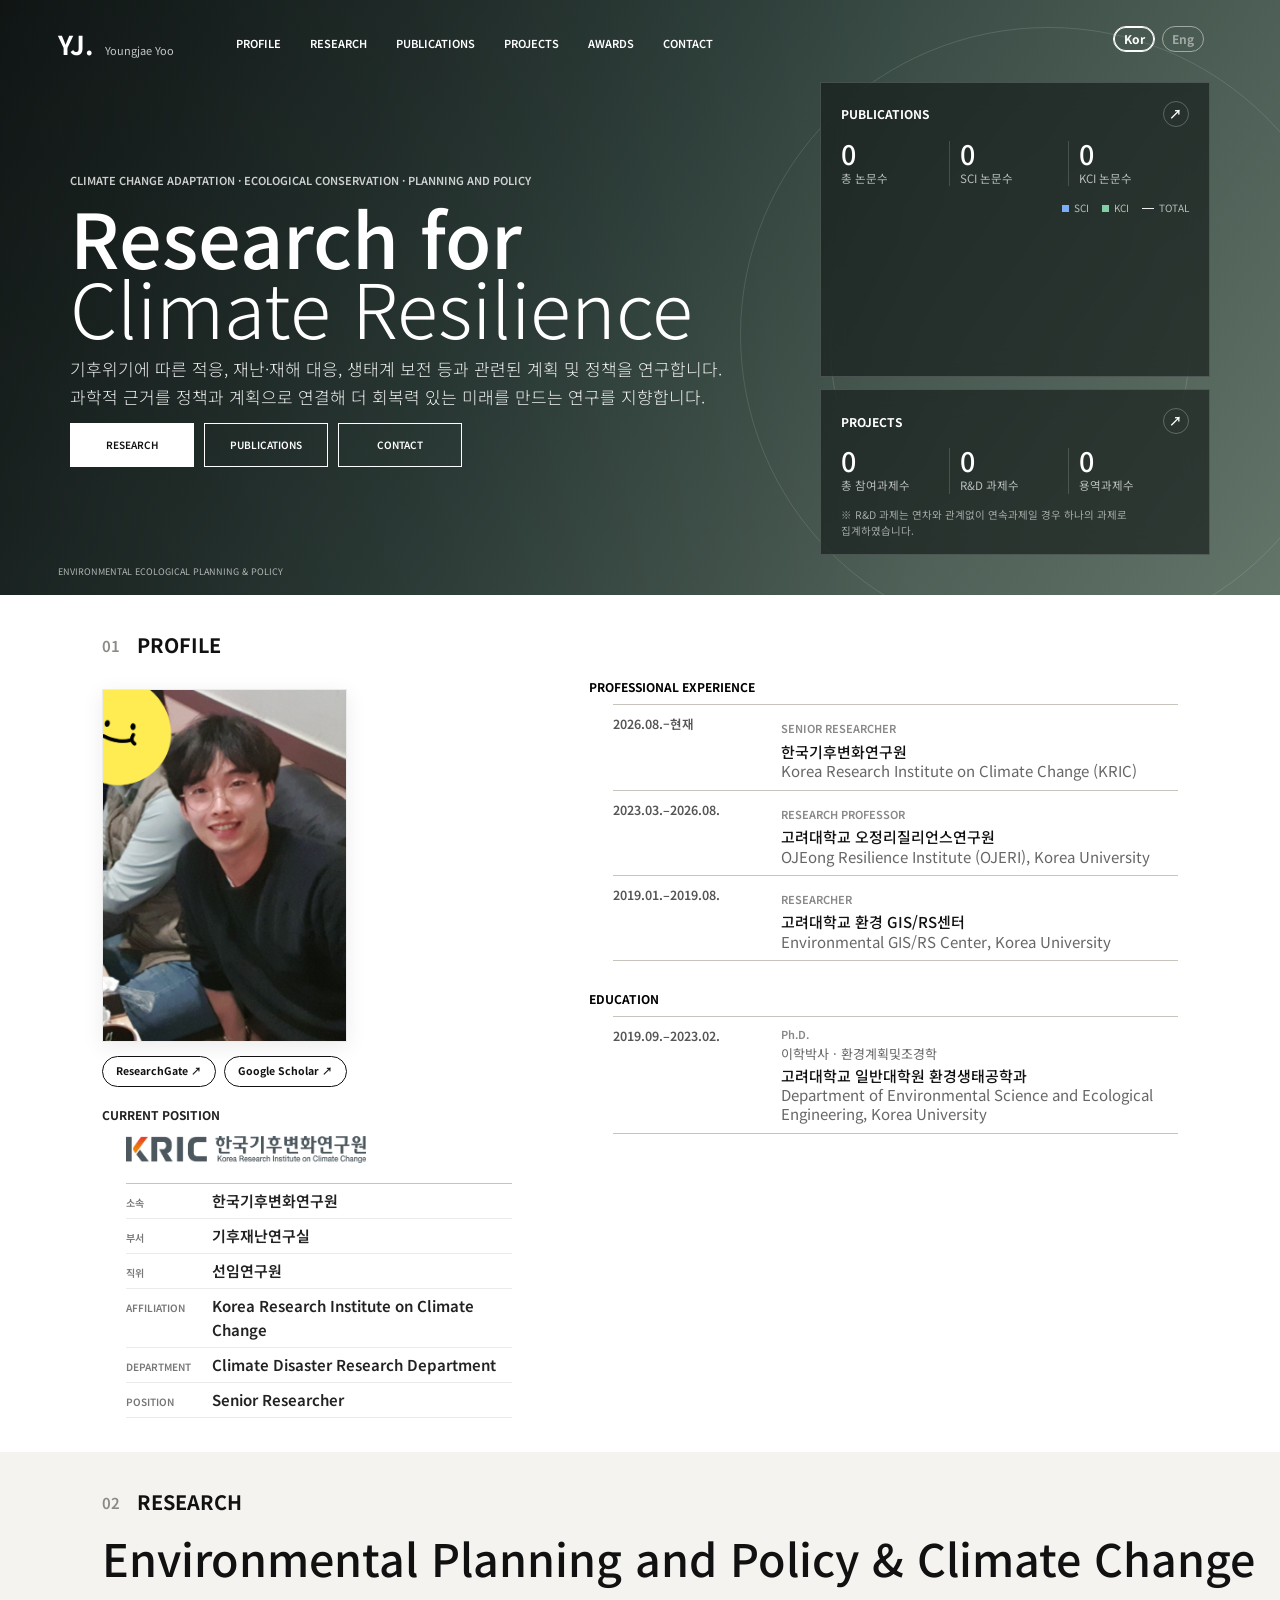
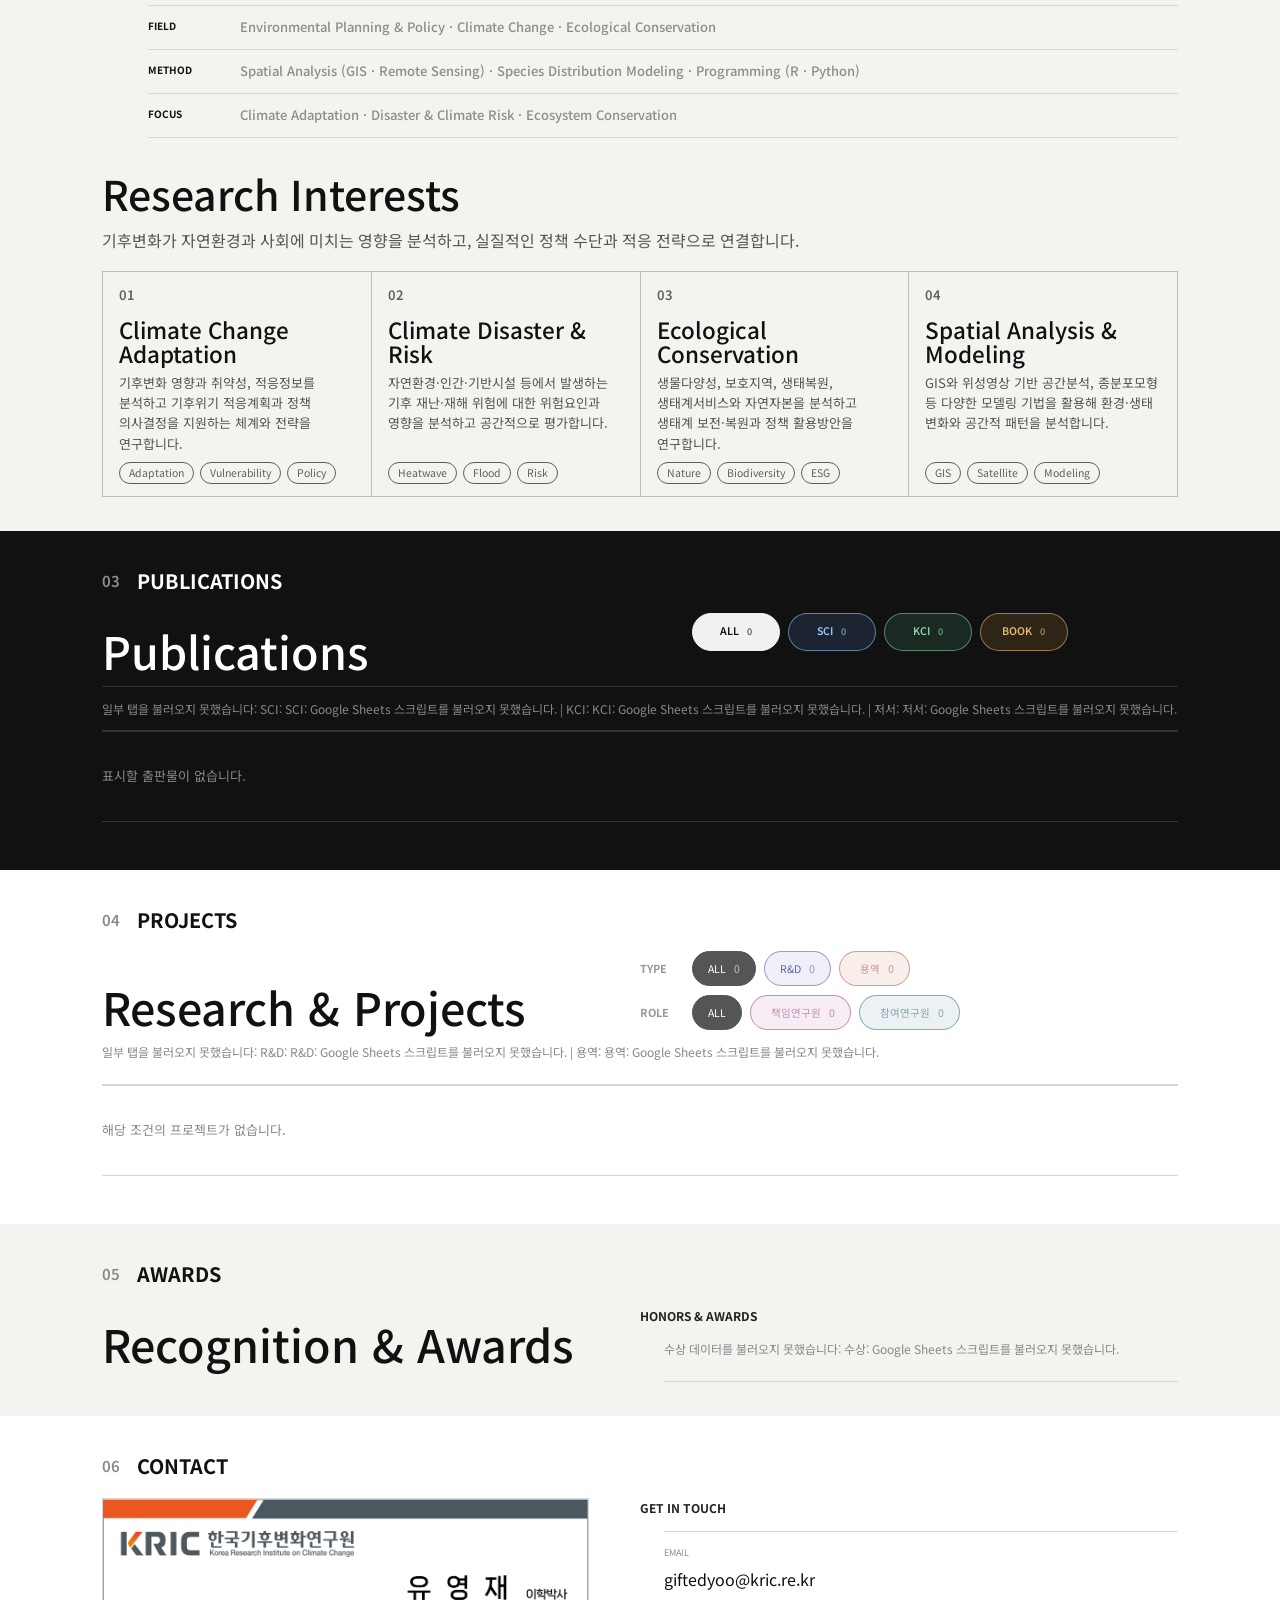
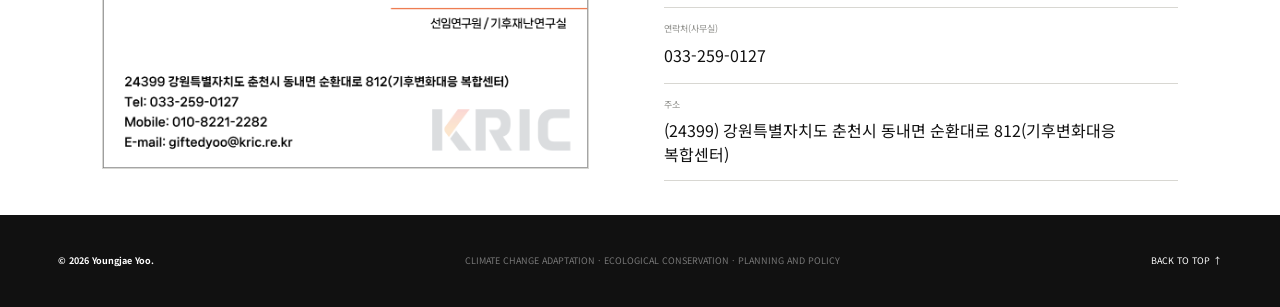
==== commit 2d331b19: "Add files via upload" ====
--- a/CV/index.html
+++ b/CV/index.html
@@ -219,8 +219,8 @@
               <div class="timeline-period" data-i18n="profile.periodCurrent">2026.08.–현재</div>
               <div>
                 <span class="timeline-type">SENIOR RESEARCHER</span>
-                <h4 class="institution-ko">한국기후변화연구원</h4>
-                <p class="institution-en">Korea Research Institute on Climate Change (KRIC)</p>
+                <h4 class="institution-ko experience-institution-ko">한국기후변화연구원</h4>
+                <p class="institution-en experience-institution-en">Korea Research Institute on Climate Change (KRIC)</p>
               </div>
             </div>
 
@@ -228,8 +228,8 @@
               <div class="timeline-period" data-i18n="profile.periodProfessor">2023.03.–2026.08.</div>
               <div>
                 <span class="timeline-type">RESEARCH PROFESSOR</span>
-                <h4 class="institution-ko">고려대학교 오정리질리언스연구원</h4>
-                <p class="institution-en">OJEong Resilience Institute (OJERI), Korea University</p>
+                <h4 class="institution-ko experience-institution-ko">고려대학교 오정리질리언스연구원</h4>
+                <p class="institution-en experience-institution-en">OJEong Resilience Institute (OJERI), Korea University</p>
               </div>
             </div>
 
@@ -237,8 +237,8 @@
               <div class="timeline-period" data-i18n="profile.periodResearcher">2019.01.–2019.08.</div>
               <div>
                 <span class="timeline-type">RESEARCHER</span>
-                <h4 class="institution-ko">고려대학교 환경 GIS/RS센터</h4>
-                <p class="institution-en">Environmental GIS/RS Center, Korea University</p>
+                <h4 class="institution-ko experience-institution-ko">고려대학교 환경 GIS/RS센터</h4>
+                <p class="institution-en experience-institution-en">Environmental GIS/RS Center, Korea University</p>
               </div>
             </div>
           </div>
--- a/CV/style.css
+++ b/CV/style.css
@@ -48,12 +48,14 @@
 }
 
 /* 본문 및 일반 텍스트 */
+/* HTML 기본 동작 */
 html,
 body {
   font-family: var(--font-main);
 }
 
 /* 버튼·입력요소는 브라우저 기본 폰트 대신 사이트 폰트를 그대로 사용 */
+/* 폼·버튼 공통 스타일 */
 button,
 input,
 select,
@@ -145,6 +147,11 @@
   --fs-section-title: clamp(18px, 1.55vw, 24px);
   --fs-section-title-mobile: 18px;
   --fs-subsection-title: 12px;
+
+  /* PROFILE의 기관/학교명 크기
+     PROFESSIONAL EXPERIENCE 기관명과 EDUCATION 학교·학과명에 함께 적용됩니다. */
+  --fs-profile-institution: 15px;
+
   --fs-contact-title: 9px;
   --fs-contact-value: 16px;
 
@@ -199,6 +206,7 @@
   box-sizing: border-box;
 }
 
+/* 전역 CSS 변수 */
 :root {
   --black: #111111;
   --white: #ffffff;
@@ -212,21 +220,25 @@
   --filter-gap: 10px;
 }
 
+/* HTML 기본 동작 */
 html {
   scroll-behavior: smooth;
 }
 
+/* 페이지 본문 기본 스타일 */
 body {
   color: var(--black);
   background: var(--white);
   line-height: 1.6;
 }
 
+/* 링크 기본 스타일 */
 a {
   color: inherit;
   text-decoration: none;
 }
 
+/* 상단 고정 헤더 */
 .header {
   position: fixed;
   z-index: 1000;
@@ -242,6 +254,7 @@
   transition: background .35s ease, color .35s ease, height .35s ease;
 }
 
+/* 상단 고정 헤더 */
 .header.scrolled {
   height: 72px;
   background: rgba(255,255,255,.95);
@@ -250,34 +263,40 @@
   border-bottom: 1px solid rgba(0,0,0,.08);
 }
 
+/* 사이트 로고 */
 .logo {
   display: flex;
   align-items: baseline;
   gap: 12px;
 }
 
+/* 사이트 로고 */
 .logo-main {
   font-size: 26px;
   font-weight: 700;
 }
 
+/* 사이트 로고 */
 .logo-sub {
   font-size: 11px;
   opacity: .75;
 }
 
+/* 상단 내비게이션 */
 .nav {
   display: flex;
   align-items: center;
   gap: 29px;
 }
 
+/* 상단 내비게이션 */
 .nav a {
   font-size: 11px;
   font-weight: 600;
   position: relative;
 }
 
+/* 상단 내비게이션 */
 .nav a::after {
   content: "";
   position: absolute;
@@ -289,10 +308,12 @@
   transition: width .25s ease;
 }
 
+/* 상단 내비게이션 */
 .nav a:hover::after {
   width: 100%;
 }
 
+/* 해당 선택자의 화면 스타일 */
 .menu-button {
   display: none;
   border: 0;
@@ -300,6 +321,7 @@
   padding: 5px;
 }
 
+/* 해당 선택자의 화면 스타일 */
 .menu-button span {
   display: block;
   width: 24px;
@@ -308,15 +330,18 @@
   background: currentColor;
 }
 
+/* 해당 선택자의 화면 스타일 */
 .mobile-nav {
   display: none;
 }
 
+/* 메인 히어로 영역 */
 .hero {
   position: relative;
   overflow: hidden;
   color: white;
   background:
+/* 메인 히어로 영역 */
     radial-gradient(circle at 75% 30%, rgba(255,255,255,.12), transparent 0 22%),
     linear-gradient(125deg, #171f1e 0%, #334540 45%, #65776b 100%);
 }
@@ -329,6 +354,7 @@
   border-radius: 50%;
 }
 
+/* 메인 히어로 영역 */
 .hero::before {
   width: 48vw;
   height: 48vw;
@@ -336,6 +362,7 @@
   top: 3vh;
 }
 
+/* 메인 히어로 영역 */
 .hero::after {
   width: 28vw;
   height: 28vw;
@@ -343,12 +370,14 @@
   top: 19vh;
 }
 
+/* 메인 히어로 영역 */
 .hero-overlay {
   position: absolute;
   inset: 0;
   background: linear-gradient(90deg, rgba(0,0,0,.32), rgba(0,0,0,.02) 72%);
 }
 
+/* 메인 히어로 영역 */
 .hero-inner {
   position: relative;
   z-index: 2;
@@ -357,6 +386,7 @@
   justify-content: center;
 }
 
+/* 경력·학력 타임라인 */
 .eyebrow,
 .mini-label,
 .project-category,
@@ -371,29 +401,35 @@
   font-size: var(--fs-subsection-title);
 }
 
+/* 해당 선택자의 화면 스타일 */
 .eyebrow {
   opacity: .78;
 }
 
+/* 메인 히어로 영역 */
 .hero h1 {
   font-weight: 500;
 }
 
+/* 메인 히어로 영역 */
 .hero h1 span {
   font-weight: 300;
 }
 
+/* 메인 히어로 영역 */
 .hero-description {
   max-width: 720px;
   font-weight: 300;
   opacity: .92;
 }
 
+/* 메인 히어로 영역 */
 .hero-buttons {
   display: flex;
   gap: 10px;
 }
 
+/* 공통 버튼 */
 .button {
   display: inline-flex;
   align-items: center;
@@ -407,21 +443,25 @@
   transition: .25s ease;
 }
 
+/* 공통 버튼 */
 .button-light {
   background: white;
   color: var(--black);
 }
 
+/* 공통 버튼 */
 .button-light:hover {
   background: transparent;
   color: white;
 }
 
+/* 공통 버튼 */
 .button-outline:hover {
   background: white;
   color: var(--black);
 }
 
+/* 메인 히어로 영역 */
 .hero-meta {
   position: absolute;
   z-index: 3;
@@ -433,6 +473,7 @@
   opacity: .65;
 }
 
+/* 해당 선택자의 화면 스타일 */
 .scroll-indicator {
   position: absolute;
   z-index: 3;
@@ -445,34 +486,41 @@
   font-size: 9px;
 }
 
+/* 해당 선택자의 화면 스타일 */
 .scroll-indicator span:first-child {
   writing-mode: vertical-rl;
 }
 
+/* 해당 선택자의 화면 스타일 */
 .arrow {
   font-size: 18px;
 }
 
+/* 해당 선택자의 화면 스타일 */
 .section {
   padding: 140px 8vw;
 }
 
+/* 각 섹션 번호와 제목 */
 .section-heading {
   display: flex;
   gap: 17px;
 }
 
+/* 해당 선택자의 화면 스타일 */
 .section-number {
   font-size: 10px;
   color: var(--gray);
 }
 
+/* 해당 선택자의 화면 스타일 */
 .profile-grid {
   display: grid;
   grid-template-columns: minmax(0, .9fr) minmax(0, 1.1fr);
   gap: 9vw;
 }
 
+/* 해당 선택자의 화면 스타일 */
 .profile-title h3,
 .career-title h3 {
   margin-top: 25px;
@@ -481,22 +529,27 @@
   font-weight: 500;
 }
 
+/* 해당 선택자의 화면 스타일 */
 .profile-copy {
   max-width: 750px;
 }
 
+/* 해당 선택자의 화면 스타일 */
 .profile-copy .lead {
 }
 
+/* 해당 선택자의 화면 스타일 */
 .profile-copy > p:not(.lead) {
   font-size: 15px;
   color: #555;
 }
 
+/* 해당 선택자의 화면 스타일 */
 .profile-facts {
   border-top: 1px solid var(--line);
 }
 
+/* 해당 선택자의 화면 스타일 */
 .profile-facts > div {
   display: grid;
   grid-template-columns: 115px 1fr;
@@ -504,32 +557,38 @@
   border-bottom: 1px solid var(--line);
 }
 
+/* 해당 선택자의 화면 스타일 */
 .profile-facts span {
   font-size: 10px;
   color: var(--gray);
 }
 
+/* 해당 선택자의 화면 스타일 */
 .profile-facts strong {
   font-size: 13px;
   font-weight: 500;
 }
 
+/* RESEARCH 세부 요소 */
 .research-intro {
   display: grid;
   grid-template-columns: .8fr 1.2fr;
 }
 
+/* RESEARCH 세부 요소 */
 .research-intro h3 {
   font-size: clamp(32px, 4vw, 58px);
   font-weight: 500;
 }
 
+/* RESEARCH 세부 요소 */
 .research-intro p {
   max-width: 650px;
   font-size: 16px;
   color: #555;
 }
 
+/* RESEARCH 세부 요소 */
 .research-grid {
   display: grid;
   grid-template-columns: repeat(4, 1fr);
@@ -537,6 +596,7 @@
   border-left: 1px solid #bebdb7;
 }
 
+/* RESEARCH 세부 요소 */
 .research-card {
   border-right: 1px solid #bebdb7;
   border-bottom: 1px solid #bebdb7;
@@ -545,24 +605,29 @@
   transition: background .3s ease, color .3s ease;
 }
 
+/* RESEARCH 세부 요소 */
 .research-card:hover {
   background: var(--black);
   color: white;
 }
 
+/* 해당 선택자의 화면 스타일 */
 .card-number {
   font-size: 10px;
   opacity: .65;
 }
 
+/* RESEARCH 세부 요소 */
 .research-card h4 {
   font-weight: 500;
 }
 
+/* RESEARCH 세부 요소 */
 .research-card p {
   opacity: .7;
 }
 
+/* 해당 선택자의 화면 스타일 */
 .tags {
   margin-top: auto;
   display: flex;
@@ -570,6 +635,7 @@
   flex-wrap: wrap;
 }
 
+/* 해당 선택자의 화면 스타일 */
 .tags span {
   padding: 5px 9px;
   border: 1px solid currentColor;
@@ -578,10 +644,12 @@
   opacity: .65;
 }
 
+/* PROJECTS 필터·목록·배지 */
 .project-list {
   border-top: 1px solid var(--line);
 }
 
+/* PROJECTS 필터·목록·배지 */
 .project-item {
   display: grid;
   align-items: center;
@@ -589,60 +657,73 @@
   transition: padding .25s ease, background .25s ease;
 }
 
+/* PROJECTS 필터·목록·배지 */
 .project-item:hover {
   background: #fafafa;
 }
 
+/* PROJECTS 필터·목록·배지 */
 .project-year {
   font-size: 12px;
   color: var(--gray);
 }
 
+/* PROJECTS 필터·목록·배지 */
 .project-category {
   color: var(--gray);
 }
 
+/* PROJECTS 필터·목록·배지 */
 .project-main h3 {
   font-weight: 500;
 }
 
+/* PROJECTS 필터·목록·배지 */
 .project-main p {
   color: #666;
 }
 
+/* PROJECTS 필터·목록·배지 */
 .project-arrow {
   font-weight: 300;
 }
 
+/* PUBLICATIONS 목록 */
 .publications-section {
   color: white;
 }
 
+/* 각 섹션 번호와 제목 */
 .section-heading.light .section-number {
   color: #777;
 }
 
+/* PUBLICATIONS 목록 */
 .publications-top {
   display: grid;
   grid-template-columns: 1fr 1fr;
 }
 
+/* PUBLICATIONS 목록 */
 .publications-top h3 {
   font-size: clamp(38px, 4.6vw, 70px);
   line-height: 1;
   font-weight: 400;
 }
 
+/* PUBLICATIONS 목록 */
 .publications-top p {
   max-width: 600px;
   font-size: 13px;
   color: #999;
 }
 
+/* PUBLICATIONS 목록 */
 .publication-list {
   border-top: 1px solid var(--dark-line);
 }
 
+/* PUBLICATIONS 목록 */
 .publication-item {
   display: grid;
   grid-template-columns: 105px 1fr 90px;
@@ -653,47 +734,56 @@
   transition: padding .25s ease, background .25s ease;
 }
 
+/* PUBLICATIONS 목록 */
 .publication-item:hover {
   padding-left: 18px;
   padding-right: 18px;
   background: #171717;
 }
 
+/* PUBLICATIONS 세부 요소 */
 .pub-year,
 .pub-type {
   font-size: 10px;
   color: #888;
 }
 
+/* PUBLICATIONS 세부 요소 */
 .pub-info h4 {
   font-size: 18px;
   font-weight: 400;
 }
 
+/* PUBLICATIONS 세부 요소 */
 .pub-info p {
   margin-top: 6px;
   font-size: 12px;
   color: #777;
 }
 
+/* PUBLICATIONS 세부 요소 */
 .pub-type {
   text-align: right;
 }
 
+/* 해당 선택자의 화면 스타일 */
 .career-section {
   background: var(--paper);
 }
 
+/* 해당 선택자의 화면 스타일 */
 .career-layout {
   display: grid;
   grid-template-columns: .82fr 1.18fr;
   gap: 9vw;
 }
 
+/* 경력·학력 타임라인 */
 .timeline {
   border-top: 1px solid #c6c4bd;
 }
 
+/* 경력·학력 타임라인 */
 .timeline-item {
   display: grid;
   grid-template-columns: 130px 1fr;
@@ -702,33 +792,39 @@
   border-bottom: 1px solid #c6c4bd;
 }
 
+/* 경력·학력 타임라인 */
 .timeline-period {
   font-size: 11px;
   color: #888;
 }
 
+/* 경력·학력 타임라인 */
 .timeline-type {
   color: #888;
 }
 
+/* 경력·학력 타임라인 */
 .timeline-item h4 {
   margin-top: 6px;
   font-size: 22px;
   font-weight: 500;
 }
 
+/* 경력·학력 타임라인 */
 .timeline-item p {
   margin-top: 5px;
   color: #666;
   font-size: 13px;
 }
 
+/* CONTACT 세부 요소 */
 .contact-grid {
   display: grid;
   grid-template-columns: 1fr 1fr;
   gap: 10vw;
 }
 
+/* CONTACT 세부 요소 */
 .contact-grid h3 {
   margin-top: 25px;
   font-size: clamp(50px, 6vw, 90px);
@@ -736,15 +832,18 @@
   font-weight: 500;
 }
 
+/* CONTACT 세부 요소 */
 .contact-info {
   margin-left: var(--content-indent);
   border-top: 1px solid var(--line);
 }
 
+/* CONTACT 세부 요소 */
 .contact-info > div {
   border-bottom: 1px solid var(--line);
 }
 
+/* CONTACT 세부 요소 */
 .contact-info span {
   display: block;
   margin-bottom: 7px;
@@ -752,6 +851,7 @@
   color: var(--gray);
 }
 
+/* CONTACT 세부 요소 */
 .contact-info a:hover {
   opacity: .55;
 }
@@ -773,35 +873,42 @@
 }
 
 @media (max-width: 1100px) {
+/* 상단 내비게이션 */
   .nav {
     gap: 18px;
   }
 
+/* RESEARCH 세부 요소 */
   .research-grid {
     grid-template-columns: repeat(2, 1fr);
   }
 
+/* RESEARCH 세부 요소 */
   .research-card {
     min-height: 390px;
   }
 }
 
 @media (max-width: 820px) {
+/* 상단 고정 헤더 */
   .header {
     height: 70px;
     padding: 0 24px;
   }
 
+/* 사이트 로고 */
   .logo-sub,
   .nav {
     display: none;
   }
 
+/* 해당 선택자의 화면 스타일 */
   .menu-button {
     display: block;
     color: inherit;
   }
 
+/* 해당 선택자의 화면 스타일 */
   .mobile-nav {
     position: fixed;
     z-index: 999;
@@ -816,28 +923,34 @@
     border-bottom: 1px solid var(--line);
   }
 
+/* 해당 선택자의 화면 스타일 */
   .mobile-nav.open {
     display: flex;
   }
 
+/* 해당 선택자의 화면 스타일 */
   .mobile-nav a {
     font-size: 12px;
     font-weight: 600;
   }
 
+/* 메인 히어로 영역 */
   .hero-description {
     font-size: 14px;
   }
 
+/* 메인 히어로 영역 */
   .hero-meta,
   .scroll-indicator {
     display: none;
   }
 
+/* 해당 선택자의 화면 스타일 */
   .section {
     padding: 95px 28px;
   }
 
+/* RESEARCH 세부 요소 */
   .profile-grid,
   .research-intro,
   .publications-top,
@@ -847,34 +960,42 @@
     gap: 55px;
   }
 
+/* 해당 선택자의 화면 스타일 */
   .profile-copy .lead {
     font-size: 19px;
   }
 
+/* RESEARCH 세부 요소 */
   .research-grid {
     grid-template-columns: 1fr;
   }
 
+/* RESEARCH 세부 요소 */
   .research-card {
     min-height: 330px;
   }
 
+/* 해당 선택자의 화면 스타일 */
   .card-number {
     margin-bottom: 42px;
   }
 
+/* PROJECTS 필터·목록·배지 */
   .project-arrow {
     display: none;
   }
 
+/* PUBLICATIONS 목록 */
   .publication-item {
     grid-template-columns: 65px 1fr;
   }
 
+/* PUBLICATIONS 세부 요소 */
   .pub-type {
     display: none;
   }
 
+/* 경력·학력 타임라인 */
   .timeline-item {
     grid-template-columns: 95px 1fr;
   }
@@ -885,18 +1006,21 @@
     align-items: flex-start;
   }
 }
+/* PUBLICATIONS 목록 */
 .publications-summary {
   display: flex;
   flex-direction: column;
   align-items: flex-start;
 }
 
+/* PUBLICATIONS 목록 */
 .publication-filters {
   display: flex;
   flex-wrap: wrap;
   gap: 8px;
 }
 
+/* PUBLICATIONS 세부 요소 */
 .pub-filter {
   min-width: 88px;
   height: 38px;
@@ -912,6 +1036,7 @@
   transition: .2s ease;
 }
 
+/* PUBLICATIONS 세부 요소 */
 .pub-filter span {
   margin-left: 5px;
   font-size: 9px;
@@ -919,22 +1044,26 @@
 }
 
 .pub-filter:hover,
+/* PUBLICATIONS 세부 요소 */
 .pub-filter.active {
   border-color: #fff;
   background: #fff;
   color: #111;
 }
 
+/* PUBLICATIONS 목록 */
 .publication-status {
   border-top: 1px solid var(--dark-line);
   color: #777;
   font-size: 12px;
 }
 
+/* PUBLICATIONS 목록 */
 .publication-status:empty {
   display: none;
 }
 
+/* PUBLICATIONS 목록 */
 .publication-item-sheet {
   display: grid;
   align-items: start;
@@ -942,28 +1071,34 @@
   transition: padding .25s ease, background .25s ease;
 }
 
+/* PUBLICATIONS 목록 */
 .publication-item-sheet:hover {
   background: #171717;
 }
 
+/* PUBLICATIONS 세부 요소 */
 .pub-main h4 {
   font-weight: 400;
 }
 
+/* PUBLICATIONS 세부 요소 */
 .pub-authors-sheet {
   color: #9a9a9a;
 }
 
+/* PUBLICATIONS 세부 요소 */
 .pub-journal-sheet {
   color: #6f6f6f;
 }
 
+/* PUBLICATIONS 세부 요소 */
 .pub-side {
   display: flex;
   flex-direction: column;
   align-items: flex-end;
 }
 
+/* PUBLICATIONS 세부 요소 */
 .pub-grade {
   display: inline-block;
   padding: 5px 9px;
@@ -974,15 +1109,18 @@
   font-weight: 600;
 }
 
+/* PUBLICATIONS 세부 요소 */
 .pub-doi {
   color: #aaa;
   transition: color .2s ease;
 }
 
+/* PUBLICATIONS 세부 요소 */
 .pub-doi:hover {
   color: #fff;
 }
 
+/* PUBLICATIONS 목록 */
 .publication-empty {
   padding: 35px 0;
   border-bottom: 1px solid var(--dark-line);
@@ -991,11 +1129,13 @@
 }
 
 @media (max-width: 820px) {
+/* PUBLICATIONS 목록 */
   .publications-summary {
     gap: 18px;
   }
 }
 
+/* 해당 선택자의 화면 스타일 */
 .projects-top {
   display: grid;
   grid-template-columns: 1fr 1fr;
@@ -1003,12 +1143,14 @@
   align-items: end;
 }
 
+/* 해당 선택자의 화면 스타일 */
 .projects-top h3 {
   font-size: clamp(38px, 4.6vw, 70px);
   line-height: 1;
   font-weight: 500;
 }
 
+/* PUBLICATIONS 목록 */
 .project-filters,
 .publication-filters {
   display: flex;
@@ -1017,10 +1159,12 @@
   justify-content: flex-start;
 }
 
+/* PUBLICATIONS 목록 */
 .publication-filters {
   padding-left: calc(var(--filter-label-width) + var(--filter-gap));
 }
 
+/* PUBLICATIONS 세부 요소 */
 .project-filter,
 .pub-filter {
   appearance: none;
@@ -1035,30 +1179,35 @@
 }
 
 .project-filter:hover,
+/* PROJECTS 필터·목록·배지 */
 .project-filter.active {
   background: var(--black);
   color: white;
   border-color: var(--black);
 }
 
+/* PUBLICATIONS 목록 */
 .publications-section .pub-filter {
   border-color: #444;
   color: #aaa;
 }
 
 .publications-section .pub-filter:hover,
+/* PUBLICATIONS 목록 */
 .publications-section .pub-filter.active {
   background: white;
   color: var(--black);
   border-color: white;
 }
 
+/* PUBLICATIONS 세부 요소 */
 .project-filter span,
 .pub-filter span {
   margin-left: 5px;
   opacity: .65;
 }
 
+/* PUBLICATIONS 목록 */
 .sheet-status,
 .publication-status {
   min-height: 30px;
@@ -1067,6 +1216,7 @@
   color: #888;
 }
 
+/* PUBLICATIONS 목록 */
 .sheet-empty,
 .publication-empty {
   padding: 34px 0;
@@ -1076,19 +1226,23 @@
   font-size: 13px;
 }
 
+/* PUBLICATIONS 목록 */
 .publications-section .publication-empty {
   border-color: var(--dark-line);
 }
 
+/* PUBLICATIONS 세부 요소 */
 .pub-isbn {
   font-size: 9px;
   color: #777;
 }
 
+/* 해당 선택자의 화면 스타일 */
 .awards-layout {
   display: grid;
 }
 
+/* 해당 선택자의 화면 스타일 */
 .awards-layout > div:first-child h3 {
   margin-top: 25px;
   font-size: clamp(40px, 5.2vw, 78px);
@@ -1096,15 +1250,18 @@
   font-weight: 500;
 }
 
+/* AWARDS 섹션 */
 .awards-section .sheet-status {
   margin-left: var(--content-indent);
 }
 
+/* AWARDS 목록 */
 .award-list {
   margin-left: var(--content-indent);
   border-top: 1px solid var(--line);
 }
 
+/* AWARDS 목록 */
 .award-item {
   display: grid;
   grid-template-columns: 130px 1fr;
@@ -1113,136 +1270,167 @@
   border-bottom: 1px solid var(--line);
 }
 
+/* AWARDS 목록 */
 .award-date {
   font-size: 11px;
   color: var(--gray);
 }
 
+/* AWARDS 목록 */
 .award-item h4 {
   font-size: 20px;
   font-weight: 500;
 }
 
+/* AWARDS 목록 */
 .award-item p {
   margin-top: 5px;
   font-size: 13px;
   color: #666;
 }
 
+/* AWARDS 목록 */
 .award-item .award-detail {
   color: #999;
 }
 
 @media (max-width: 820px) {
+/* 해당 선택자의 화면 스타일 */
   .projects-top,
   .awards-layout {
     grid-template-columns: 1fr;
     gap: 42px;
   }
 
+/* PUBLICATIONS 목록 */
   .project-filters,
   .publication-filters {
     margin-top: 20px;
   }
 
+/* AWARDS 목록 */
   .award-item {
     grid-template-columns: 90px 1fr;
   }
 }
+/* CURRENT POSITION 영역 */
 .current-position {
   border-top: 1px solid #c6c4bd;
   max-width: 520px;
 }
+/* CURRENT POSITION 영역 */
 .current-position strong {
   display: block;
   font-size: 18px;
   font-weight: 600;
   margin-bottom: 20px;
 }
+/* CURRENT POSITION 영역 */
 .current-position strong span,
 .current-position p span {
   color: #777;
   font-weight: 400;
 }
+/* CURRENT POSITION 영역 */
 .current-position p {
   font-size: 14px;
   line-height: 1.7;
   margin-top: 14px;
 }
+/* 해당 선택자의 화면 스타일 */
 .career-detail {
   min-width: 0;
 }
+/* 해당 선택자의 화면 스타일 */
 .career-group > .mini-label {
   margin-bottom: 18px;
   color: #777;
 }
+/* 경력·학력 타임라인 */
 .education-group .timeline-item p + p {
   color: #888;
   margin-top: 3px;
 }
 @media (max-width: 820px) {
+/* CURRENT POSITION 영역 */
   .current-position { margin-top: 32px; }
+/* 해당 선택자의 화면 스타일 */
   .career-group + .career-group { margin-top: 45px; }
 }
+/* 해당 선택자의 화면 스타일 */
 .section {
   padding-top: 105px;
   padding-bottom: 105px;
 }
 
+/* 각 섹션 번호와 제목 */
 .section-heading {
   margin-bottom: 58px;
 }
 
+/* 메인 히어로 영역 */
 .hero h1 {
 }
+/* PUBLICATIONS 목록 */
 .projects-section,
 .publications-section {
   padding-top: 78px;
   padding-bottom: 78px;
 }
 
+/* 각 섹션 번호와 제목 */
 .projects-section .section-heading,
 .publications-section .section-heading {
   margin-bottom: 38px;
 }
 
+/* 해당 선택자의 화면 스타일 */
 .projects-top {
   margin-bottom: 24px;
 }
 
+/* PUBLICATIONS 목록 */
 .projects-top h3,
 .publications-top h3 {
   font-size: clamp(30px, 3.6vw, 52px);
 }
 
+/* PROJECTS 필터·목록·배지 */
 .project-arrow {
   font-size: 19px;
 }
+/* PUBLICATIONS 목록 */
 .publications-top {
   margin-bottom: 28px;
 }
 
+/* PUBLICATIONS 목록 */
 .publications-summary {
   gap: 14px;
 }
 
+/* PUBLICATIONS 목록 */
 .publications-top p {
   line-height: 1.6;
 }
 
+/* PUBLICATIONS 목록 */
 .publication-status {
   min-height: 0;
   padding: 12px 0;
   margin-bottom: 0;
 }
 
+/* PUBLICATIONS 세부 요소 */
 .pub-authors-sheet {
   font-size: 11.5px;
 }
 
+/* PUBLICATIONS 세부 요소 */
 .pub-journal-sheet {
   font-size: 11px;
 }
+/* 해당 선택자의 화면 스타일 */
 .author-highlight {
   color: #fff;
   font-weight: 700;
@@ -1250,10 +1438,12 @@
   text-decoration-thickness: 1px;
   text-underline-offset: 3px;
 }
+/* PUBLICATIONS 세부 요소 */
 .pub-side {
   gap: 6px;
 }
 
+/* PUBLICATIONS 세부 요소 */
 .pub-class-badge {
   display: inline-flex;
   align-items: center;
@@ -1261,11 +1451,13 @@
   color: #eee;
   font-weight: 700;
 }
+/* PUBLICATIONS 세부 요소 */
 .pub-indexing {
   max-width: 92px;
   text-align: right;
   overflow-wrap: anywhere;
 }
+/* PUBLICATIONS 세부 요소 */
 .pub-book-role {
   display: flex;
   align-items: center;
@@ -1275,11 +1467,13 @@
   color: #929292;
 }
 
+/* PUBLICATIONS 세부 요소 */
 .pub-book-role span {
   font-size: 8px;
   color: #666;
 }
 
+/* PUBLICATIONS 세부 요소 */
 .pub-book-role strong {
   color: #fff;
   font-size: 11.5px;
@@ -1288,40 +1482,48 @@
 
 @media (max-width: 820px) {
 
+/* 해당 선택자의 화면 스타일 */
   .section {
     padding-top: 72px;
     padding-bottom: 72px;
   }
 
+/* 각 섹션 번호와 제목 */
   .section-heading {
     margin-bottom: 40px;
   }
 
+/* PUBLICATIONS 목록 */
   .projects-section,
   .publications-section {
     padding-top: 58px;
     padding-bottom: 58px;
   }
 
+/* PROJECTS 필터·목록·배지 */
   .project-item {
     min-height: auto;
   }
 
+/* PUBLICATIONS 세부 요소 */
   .pub-side {
     flex-wrap: wrap;
   }
 
+/* PUBLICATIONS 세부 요소 */
   .pub-class-badge {
     width: 40px;
     font-size: 8px;
   }
 
+/* PUBLICATIONS 세부 요소 */
   .pub-indexing {
     text-align: left;
     max-width: none;
   }
 }
 
+/* 전역 CSS 변수 */
 :root {
   --sci-color: #4f82c3;
   --kci-color: #4b9a70;
@@ -1330,6 +1532,7 @@
   --service-color: #b9674d;
 }
 
+/* CONTACT 세부 요소 */
 .profile-grid,
 .career-layout,
 .contact-grid,
@@ -1337,85 +1540,104 @@
   gap: 6vw;
 }
 
+/* 해당 선택자의 화면 스타일 */
 .profile-copy .lead {
   margin-bottom: 18px;
 }
 
+/* 해당 선택자의 화면 스타일 */
 .profile-copy > p:not(.lead) {
   line-height: 1.7;
 }
 
+/* 해당 선택자의 화면 스타일 */
 .profile-facts {
   margin-top: 26px;
 }
 
+/* 해당 선택자의 화면 스타일 */
 .profile-facts > div {
   padding: 12px 0;
 }
 
+/* RESEARCH 세부 요소 */
 .research-intro {
   margin-bottom: 22px;
   gap: 6vw;
 }
 
+/* RESEARCH 세부 요소 */
 .research-intro p {
   line-height: 1.65;
 }
 
+/* 해당 선택자의 화면 스타일 */
 .card-number {
   margin-bottom: 28px;
 }
 
+/* 해당 선택자의 화면 스타일 */
 .tags {
   padding-top: 18px;
 }
 
+/* PROJECTS 필터·목록·배지 */
 .project-item:hover {
   padding-left: 10px;
   padding-right: 10px;
 }
 
+/* PROJECTS 필터·목록·배지 */
 .project-main h3 {
   margin-top: 0;
 }
 
+/* PUBLICATIONS 목록 */
 .publications-top {
   gap: 6vw;
 }
 
+/* PUBLICATIONS 목록 */
 .publication-item-sheet {
   grid-template-columns: 62px 1fr 88px;
   gap: 18px;
 }
 
+/* PUBLICATIONS 목록 */
 .publication-item-sheet:hover {
   padding-left: 8px;
   padding-right: 8px;
 }
 
+/* PUBLICATIONS 세부 요소 */
 .pub-authors-sheet {
   margin-top: 4px;
   line-height: 1.4;
 }
 
+/* PUBLICATIONS 세부 요소 */
 .pub-journal-sheet {
   margin-top: 3px;
   line-height: 1.4;
 }
 
+/* 경력·학력 타임라인 */
 .award-item,
 .timeline-item {
   padding-top: 14px;
   padding-bottom: 14px;
 }
 
+/* 해당 선택자의 화면 스타일 */
 .career-group + .career-group {
   margin-top: 28px;
 }
 
+/* CONTACT 세부 요소 */
 .contact-info > div {
   padding: 14px 0;
 }
+/* RESEARCH 세부 요소 */
 .profile-title h3,
 .research-intro h3,
 .projects-top h3,
@@ -1427,6 +1649,7 @@
   line-height: 1.05;
   font-weight: 500;
 }
+/* PUBLICATIONS 세부 요소 */
 .pub-class-badge {
   width: auto;
   border-radius: 999px;
@@ -1434,24 +1657,29 @@
   background: transparent;
 }
 
+/* PUBLICATIONS 세부 요소 */
 .pub-class-sci {
   color: #8db8ee;
   background: rgba(79, 130, 195, .14);
 }
 
+/* PUBLICATIONS 세부 요소 */
 .pub-class-kci {
   color: #81c49e;
   background: rgba(75, 154, 112, .14);
 }
 
+/* PUBLICATIONS 세부 요소 */
 .pub-class-book {
   color: #d9b067;
   background: rgba(183, 133, 53, .15);
 }
 
+/* PUBLICATIONS 세부 요소 */
 .pub-indexing {
   color: #999;
 }
+/* PROJECTS 필터·목록·배지 */
 .project-type-badge {
   display: inline-flex;
   align-items: center;
@@ -1462,27 +1690,32 @@
   white-space: nowrap;
 }
 
+/* PROJECTS 필터·목록·배지 */
 .project-type-rnd {
   color: var(--rnd-color);
   background: rgba(101, 95, 181, .09);
 }
 
+/* PROJECTS 필터·목록·배지 */
 .project-type-service {
   color: var(--service-color);
   background: rgba(185, 103, 77, .09);
 }
+/* PROJECTS 필터·목록·배지 */
 .project-arrow,
 .project-category {
   display: none !important;
 }
 @media (max-width: 820px) {
 
+/* 각 섹션 번호와 제목 */
   .section-heading,
   .projects-section .section-heading,
   .publications-section .section-heading {
     margin-bottom: 20px;
   }
 
+/* RESEARCH 세부 요소 */
   .profile-grid,
   .research-intro,
   .career-layout,
@@ -1491,23 +1724,27 @@
     gap: 28px;
   }
 
+/* PROJECTS 필터·목록·배지 */
   .project-item {
     gap: 11px;
     padding: 11px 0;
   }
 
+/* PROJECTS 필터·목록·배지 */
   .project-type-badge {
     min-width: 44px;
     height: 23px;
     padding: 0 7px;
   }
 
+/* PUBLICATIONS 목록 */
   .publication-item-sheet {
     grid-template-columns: 45px 1fr;
     gap: 10px;
     padding: 12px 0;
   }
 
+/* PUBLICATIONS 세부 요소 */
   .pub-side {
     grid-column: 2;
     flex-direction: row;
@@ -1515,6 +1752,7 @@
     gap: 7px;
   }
 
+/* PUBLICATIONS 세부 요소 */
   .pub-class-badge {
     min-width: 48px;
     height: 24px;
@@ -1522,18 +1760,22 @@
   }
 }
 
+/* 전역 CSS 변수 */
 :root {
   --feature-heading-size: clamp(40px, 4.8vw, 70px);
 }
 
+/* 메인 히어로 영역 */
 .hero h1 {
   max-width: 920px;
 }
 
+/* 메인 히어로 영역 */
 .hero-description {
   font-size: 17px;
 }
 
+/* RESEARCH 세부 요소 */
 .profile-title h3,
 .research-intro h3,
 .projects-top h3,
@@ -1544,46 +1786,55 @@
   font-size: var(--feature-heading-size);
 }
 
+/* 해당 선택자의 화면 스타일 */
 .profile-copy .lead {
   font-size: 24px;
   line-height: 1.65;
 }
 
+/* PROJECTS 필터·목록·배지 */
 .project-main h3 {
   font-size: 22px;
   line-height: 1.35;
 }
 
+/* PUBLICATIONS 목록 */
 .publication-item-sheet {
   padding: 13px 0;
 }
 
+/* PUBLICATIONS 세부 요소 */
 .pub-main h4 {
   font-size: 18px;
   line-height: 1.4;
 }
 
+/* PUBLICATIONS 세부 요소 */
 .pub-authors-sheet,
 .pub-journal-sheet {
   font-size: 12px;
   line-height: 1.55;
 }
 
+/* 경력·학력 타임라인 */
 .award-item h4,
 .timeline-item h4 {
   font-size: 22px;
 }
 
+/* CONTACT 세부 요소 */
 .contact-info a,
 .contact-info p {
   font-size: var(--fs-contact-value);
 }
+/* PROJECTS 필터·목록·배지 */
 .project-filter-panel {
   display: flex;
   flex-direction: column;
   gap: 9px;
 }
 
+/* PROJECTS 필터·목록·배지 */
 .project-filter-row {
   display: grid;
   grid-template-columns: var(--filter-label-width) 1fr;
@@ -1591,17 +1842,20 @@
   align-items: center;
 }
 
+/* 해당 선택자의 화면 스타일 */
 .filter-caption {
   font-weight: 700;
   color: #999;
 }
 
+/* PROJECTS 필터·목록·배지 */
 .project-role-filters {
   display: flex;
   gap: 8px;
   flex-wrap: wrap;
 }
 
+/* PROJECTS 필터·목록·배지 */
 .project-role-filter {
   appearance: none;
   border: 1px solid #c9c8c3;
@@ -1615,16 +1869,19 @@
 }
 
 .project-role-filter:hover,
+/* PROJECTS 필터·목록·배지 */
 .project-role-filter.active {
   background: var(--black);
   color: white;
   border-color: var(--black);
 }
 
+/* PROJECTS 필터·목록·배지 */
 .project-role-filter span {
   margin-left: 5px;
   opacity: .65;
 }
+/* 해당 선택자의 화면 스타일 */
 .cofirst-author-note {
   display: inline-block;
   margin-left: 4px;
@@ -1636,6 +1893,7 @@
   font-weight: 600;
   vertical-align: 1px;
 }
+/* AWARDS 목록 */
 .award-title-line {
   display: flex;
   align-items: center;
@@ -1643,6 +1901,7 @@
   flex-wrap: wrap;
 }
 
+/* AWARDS 목록 */
 .award-result-badge {
   align-items: center;
   min-height: 25px;
@@ -1656,12 +1915,14 @@
   white-space: nowrap;
 }
 
+/* AWARDS 목록 */
 .award-content p {
   margin-top: 6px;
   font-size: 13px;
   color: #666;
 }
 
+/* AWARDS 목록 */
 .award-meta-label {
   display: inline-block;
   min-width: 48px;
@@ -1670,16 +1931,19 @@
   font-size: 9px;
   font-weight: 700;
 }
+/* 해당 선택자의 화면 스타일 */
 .optional-image-slot[hidden] {
   display: none !important;
 }
 
+/* 해당 선택자의 화면 스타일 */
 .namecard-slot {
   margin-top: 14px;
   margin-bottom: 14px;
   max-width: 460px;
 }
 
+/* 해당 선택자의 화면 스타일 */
 .namecard-image {
   display: block;
   width: auto;
@@ -1689,20 +1953,24 @@
   box-shadow: 0 5px 20px rgba(0,0,0,.08);
 }
 
+/* 해당 선택자의 화면 스타일 */
 .namecard-image.landscape {
   width: min(100%, 430px);
   max-height: 240px;
 }
 
+/* 해당 선택자의 화면 스타일 */
 .namecard-image.portrait {
   width: min(100%, 245px);
   max-height: 430px;
 }
 
+/* CURRENT POSITION 영역 */
 .current-position-logo-slot {
   margin-top: 18px;
 }
 
+/* CURRENT POSITION 영역 */
 .current-position-logo {
   display: block;
   width: auto;
@@ -1711,19 +1979,23 @@
   object-fit: contain;
 }
 
+/* CONTACT 세부 요소 */
 .contact-photo {
   max-width: 100%;
   max-height: 480px;
 }
+/* CONTACT 세부 요소 */
 .contact-photo-column {
   min-width: 0;
 }
 @media (max-width: 820px) {
 
+/* 메인 히어로 영역 */
   .hero h1 {
     font-size: clamp(46px, 13vw, 72px);
   }
 
+/* PUBLICATIONS 목록 */
   .section,
   .projects-section,
   .publications-section {
@@ -1731,41 +2003,51 @@
     padding-bottom: 30px;
   }
 
+/* PROJECTS 필터·목록·배지 */
   .project-filter-row {
     grid-template-columns: 1fr;
     gap: 5px;
   }
 
+/* PUBLICATIONS 목록 */
   .publication-filters {
     padding-left: 0;
   }
 
+/* PROJECTS 필터·목록·배지 */
   .project-main h3 {
     font-size: 18px;
   }
 
+/* PUBLICATIONS 세부 요소 */
   .pub-main h4 {
     font-size: 16px;
   }
 
+/* AWARDS 목록 */
   .award-title-line {
     align-items: flex-start;
   }
 
+/* 해당 선택자의 화면 스타일 */
   .namecard-image.landscape {
     width: min(100%, 390px);
   }
 
+/* 해당 선택자의 화면 스타일 */
   .namecard-image.portrait {
     width: min(100%, 230px);
   }
 }
+/* RESEARCH 세부 요소 */
 .research-profile-grid {
   margin-bottom: 34px;
 }
+/* PROFILE 섹션 */
 .profile-section .namecard-slot {
   margin-top: 12px;
 }
+/* CURRENT POSITION 영역 */
 .current-position-row {
   display: grid;
   gap: 14px;
@@ -1774,15 +2056,18 @@
   border-bottom: 1px solid rgba(0,0,0,.08);
 }
 
+/* CURRENT POSITION 영역 */
 .current-position-row strong {
   font-size: 15px;
   font-weight: 600;
 }
 
+/* CURRENT POSITION 영역 */
 .current-position-row span {
   font-size: 12px;
   color: #888;
 }
+/* 경력·학력 타임라인 */
 .project-year,
 .pub-year,
 .award-date,
@@ -1791,6 +2076,7 @@
   font-weight: 600;
   color: #555;
 }
+/* PROJECTS 필터·목록·배지 */
 .project-item {
   min-height: 0;
   padding: 9px 4px;
@@ -1798,6 +2084,7 @@
   gap: 14px;
 }
 
+/* PUBLICATIONS 세부 요소 */
 .project-main h3,
 .pub-main h4 {
   font-size: 18px;
@@ -1805,11 +2092,13 @@
   font-weight: 500;
 }
 
+/* PROJECTS 필터·목록·배지 */
 .project-main p {
   margin-top: 3px;
   font-size: 12px;
   line-height: 1.4;
 }
+/* PROJECTS 필터·목록·배지 */
 .project-badge-stack {
   display: flex;
   flex-direction: column;
@@ -1817,6 +2106,7 @@
   gap: 5px;
 }
 
+/* PROJECTS 필터·목록·배지 */
 .project-role-badge {
   display: inline-flex;
   min-width: 54px;
@@ -1830,21 +2120,25 @@
   font-weight: 700;
   white-space: nowrap;
 }
+/* PROJECTS 필터·목록·배지 */
 .project-role-pi {
   color: #a85d91;
   background: rgba(168, 93, 145, .09);
 }
 
+/* PROJECTS 필터·목록·배지 */
 .project-role-participant {
   color: #467f91;
   background: rgba(70, 127, 145, .09);
 }
+/* 해당 선택자의 화면 스타일 */
 .list-toggle-wrap {
   display: flex;
   justify-content: center;
   padding-top: 14px;
 }
 
+/* 해당 선택자의 화면 스타일 */
 .list-toggle-button {
   appearance: none;
   min-width: 160px;
@@ -1859,33 +2153,40 @@
   transition: .2s ease;
 }
 
+/* 해당 선택자의 화면 스타일 */
 .list-toggle-button:hover {
   background: #111;
   color: #fff;
   border-color: #111;
 }
 
+/* 해당 선택자의 화면 스타일 */
 .dark-toggle {
   color: #ddd;
   border-color: #555;
 }
 
+/* 해당 선택자의 화면 스타일 */
 .dark-toggle:hover {
   background: #fff;
   color: #111;
   border-color: #fff;
 }
+/* CONTACT 세부 요소 */
 .awards-right-label,
 .contact-right-label {
   margin-bottom: 14px;
 }
 
+/* CONTACT 세부 요소 */
 .contact-photo-column .mini-label {
   display: none;
 }
+/* CONTACT 세부 요소 */
 .contact-photo-slot {
   margin-top: 0;
 }
+/* PUBLICATIONS 목록 */
 .section,
 .projects-section,
 .publications-section {
@@ -1893,17 +2194,20 @@
   padding-bottom: 34px;
 }
 
+/* 각 섹션 번호와 제목 */
 .section-heading,
 .projects-section .section-heading,
 .publications-section .section-heading {
   margin-bottom: 16px;
 }
 
+/* PUBLICATIONS 목록 */
 .projects-top,
 .publications-top {
   margin-bottom: 12px;
 }
 
+/* 경력·학력 타임라인 */
 .award-item,
 .timeline-item,
 .publication-item-sheet {
@@ -1912,6 +2216,7 @@
 }
 
 @media (max-width: 820px) {
+/* 경력·학력 타임라인 */
   .project-year,
   .pub-year,
   .award-date,
@@ -1919,10 +2224,12 @@
     font-size: 15px;
   }
 
+/* PROJECTS 필터·목록·배지 */
   .project-item {
     grid-template-columns: 52px 1fr;
   }
 
+/* PROJECTS 필터·목록·배지 */
   .project-badge-stack {
     grid-column: 2;
     flex-direction: row;
@@ -1931,42 +2238,52 @@
     margin-top: 2px;
   }
 
+/* CURRENT POSITION 영역 */
   .current-position-row {
     gap: 2px;
   }
 }
+/* PROFILE 섹션 */
 .profile-section {
   background: #ffffff !important;
 }
 
+/* RESEARCH 섹션 */
 .research-section {
   background: #f4f3ef !important;
 }
 
+/* PROJECTS 섹션 */
 .projects-section {
   background: #ffffff !important;
 }
 
+/* PUBLICATIONS 목록 */
 .publications-section {
   background: #111111 !important;
 }
 
+/* AWARDS 섹션 */
 .awards-section {
   background: #f4f3ef !important;
 }
 
+/* CONTACT 섹션 */
 .contact-section {
   background: #ffffff !important;
 }
+/* CURRENT POSITION 영역 */
 .current-position {
   margin-top: 10px;
   padding-top: 10px;
 }
 
+/* CURRENT POSITION 영역 */
 .current-position-row {
   padding-top: 5px;
   padding-bottom: 5px;
 }
+/* PROFILE 섹션 */
 .profile-section .timeline-item {
   grid-template-columns: 150px 1fr;
   gap: 18px;
@@ -1974,35 +2291,43 @@
   padding-bottom: 9px;
 }
 
+/* PROFILE 섹션 */
 .profile-section .timeline-period {
   font-size: 12.5px;
   font-weight: 600;
   white-space: nowrap;
 }
+/* PROFILE 섹션 */
 .profile-section .career-group + .career-group {
   margin-top: 16px !important;
 }
 
+/* PROFILE 섹션 */
 .profile-section .career-group > .mini-label {
   margin-bottom: 8px !important;
 }
 
+/* PROFILE 섹션 */
 .profile-section .timeline {
   margin-top: 0;
   margin-left: var(--content-indent);
 }
 
+/* PROFILE 섹션 */
 .profile-section .timeline-item p {
   margin-top: 2px;
 }
 
+/* CURRENT POSITION 영역 */
 .current-position-logo-link {
   display: inline-block;
 }
 
+/* CURRENT POSITION 영역 */
 .current-position-logo-link:hover {
   opacity: .72;
 }
+/* PROJECTS 필터·목록·배지 */
 .project-meta-line {
   display: flex;
   align-items: center;
@@ -2011,12 +2336,14 @@
   margin-top: 4px;
 }
 
+/* PROJECTS 필터·목록·배지 */
 .project-organization {
   font-size: 12px;
   line-height: 1.4;
   color: #666;
 }
 
+/* PROJECTS 필터·목록·배지 */
 .project-role-inline {
   display: inline-flex;
   align-items: center;
@@ -2026,19 +2353,23 @@
   font-weight: 700;
   white-space: nowrap;
 }
+/* PROJECTS 필터·목록·배지 */
 .project-role-inline.project-role-participant {
   color: #467f91;
   background: rgba(70, 127, 145, .09);
 }
 
+/* PROJECTS 필터·목록·배지 */
 .project-role-inline.project-role-pi {
   color: #a85d91;
   background: rgba(168, 93, 145, .09);
 }
+/* PROJECTS 필터·목록·배지 */
 .project-badge-stack,
 .project-role-badge {
   display: none !important;
 }
+/* AWARDS 목록 */
 .award-item-plain {
   display: grid;
   grid-template-columns: 76px minmax(0, 1fr) 100px;
@@ -2046,14 +2377,17 @@
   align-items: start;
 }
 
+/* AWARDS 목록 */
 .award-main h4 {
   margin: 0;
 }
 
+/* AWARDS 목록 */
 .award-main p {
   margin-top: 4px;
 }
 
+/* AWARDS 목록 */
 .award-result-text {
   padding-top: 1px;
   font-size: 16px;
@@ -2062,58 +2396,70 @@
   text-align: left;
   white-space: nowrap;
 }
+/* AWARDS 목록 */
 .award-result-badge {
   display: none !important;
 }
+/* CONTACT 세부 요소 */
 .contact-info > div:last-child {
   border-bottom: 1px solid var(--line);
 }
 
 @media (max-width: 820px) {
+/* PROFILE 섹션 */
   .profile-section .timeline-item {
     grid-template-columns: 120px 1fr;
     gap: 12px;
   }
 
+/* PROFILE 섹션 */
   .profile-section .timeline-period {
     font-size: 11.5px;
   }
 
+/* AWARDS 목록 */
   .award-item-plain {
     grid-template-columns: 52px 1fr;
     gap: 12px;
   }
 
+/* AWARDS 목록 */
   .award-result-text {
     grid-column: 2;
     font-size: 14px;
     padding-top: 0;
   }
 }
+/* CURRENT POSITION 영역 */
 .current-position-row {
   grid-template-columns: 190px minmax(0, 1fr) !important;
   column-gap: 18px !important;
 }
 
+/* CURRENT POSITION 영역 */
 .current-position-row strong,
 .current-position-row span {
   margin: 0;
 }
+/* PROFILE 섹션 */
 .profile-section .timeline-item h4 {
   margin-top: 2px !important;
   margin-bottom: 0 !important;
   line-height: 1.3;
 }
 
+/* PROFILE 섹션 */
 .profile-section .timeline-item .institution-en {
   margin-top: 0 !important;
   line-height: 1.28;
 }
+/* 경력·학력 타임라인 */
 .education-content .timeline-type {
   display: block;
   margin-bottom: 2px;
 }
 
+/* EDUCATION 표시 */
 .education-content .degree-detail {
   margin: 0 0 3px 0 !important;
   font-size: 13px;
@@ -2121,18 +2467,22 @@
   color: #666;
 }
 
+/* EDUCATION 표시 */
 .education-content h4 {
   margin-top: 0 !important;
   margin-bottom: 0 !important;
 }
 
+/* 기관명 표시 */
 .education-content .institution-en {
   margin-top: 0 !important;
 }
+/* 해당 선택자의 화면 스타일 */
 .filter-caption {
   font-size: 11px !important;
 }
 
+/* PROJECTS 필터·목록·배지 */
 .project-filter,
 .project-role-filter {
   font-size: 10.5px !important;
@@ -2140,6 +2490,7 @@
 }
 
 .project-role-filter[data-role-filter="PI"]:hover,
+/* PROJECTS 필터·목록·배지 */
 .project-role-filter[data-role-filter="PI"].active {
   background: #a85d91;
   border-color: #a85d91;
@@ -2147,17 +2498,20 @@
 }
 
 .project-role-filter[data-role-filter="PARTICIPANT"]:hover,
+/* PROJECTS 필터·목록·배지 */
 .project-role-filter[data-role-filter="PARTICIPANT"].active {
   background: #467f91;
   border-color: #467f91;
   color: #fff;
 }
+/* PROJECTS 필터·목록·배지 */
 .project-role-filter[data-role-filter="ALL"].active,
 .project-role-filter[data-role-filter="ALL"]:hover {
   background: #111;
   border-color: #111;
   color: #fff;
 }
+/* PROJECTS 필터·목록·배지 */
 .project-type-badge {
   font-size: 10px !important;
   min-width: 58px !important;
@@ -2165,15 +2519,18 @@
   padding: 0 11px !important;
 }
 
+/* PROJECTS 필터·목록·배지 */
 .project-role-inline {
   font-size: 9.5px !important;
   min-height: 22px !important;
   padding: 3px 9px !important;
 }
+/* PUBLICATIONS 목록 */
 .publication-filters .pub-filter {
   font-size: 10.5px !important;
   padding: 9px 15px !important;
 }
+/* PUBLICATIONS 세부 요소 */
 .pub-class-badge {
   font-size: 10px !important;
   min-width: 58px !important;
@@ -2181,75 +2538,90 @@
   padding: 0 11px !important;
 }
 
+/* PUBLICATIONS 세부 요소 */
 .pub-indexing {
   font-size: 10px !important;
   line-height: 1.3 !important;
   margin-top: 2px !important;
 }
 
+/* PUBLICATIONS 세부 요소 */
 .pub-doi {
   font-size: 10.5px !important;
   margin-top: 3px !important;
 }
 @media (max-width: 820px) {
 
+/* CURRENT POSITION 영역 */
   .current-position-row {
     grid-template-columns: 1fr !important;
     row-gap: 1px !important;
   }
 
+/* 해당 선택자의 화면 스타일 */
   .filter-caption {
     font-size: 10px !important;
   }
 
+/* PUBLICATIONS 목록 */
   .project-filter,
   .project-role-filter,
   .publication-filters .pub-filter {
     font-size: 10px !important;
   }
 }
+/* 메인 히어로 영역 */
 .hero {
   height: 56vh !important;
   min-height: 420px !important;
 }
 
+/* 메인 히어로 영역 */
 .hero-inner {
   padding-top: 54px !important;
   padding-bottom: 16px !important;
 }
 
+/* 해당 선택자의 화면 스타일 */
 .eyebrow {
   margin-bottom: 13px !important;
 }
 
+/* 메인 히어로 영역 */
 .hero h1 {
   font-size: clamp(48px, 5.9vw, 92px) !important;
   line-height: .92 !important;
 }
 
+/* 메인 히어로 영역 */
 .hero-description {
   margin-top: 14px !important;
   line-height: 1.62 !important;
 }
 
+/* 메인 히어로 영역 */
 .hero-buttons {
   margin-top: 13px !important;
 }
 
+/* 메인 히어로 영역 */
 .hero-meta {
   bottom: 16px !important;
 }
+/* PROJECTS 필터·목록·배지 */
 .project-filter[data-filter="RND"] {
   color: #655fb5 !important;
   border-color: rgba(101, 95, 181, .58) !important;
   background: rgba(101, 95, 181, .10) !important;
 }
 
+/* PROJECTS 필터·목록·배지 */
 .project-filter[data-filter="SERVICE"] {
   color: #b9674d !important;
   border-color: rgba(185, 103, 77, .58) !important;
   background: rgba(185, 103, 77, .10) !important;
 }
+/* PROJECTS 필터·목록·배지 */
 .project-filter[data-filter="RND"].active,
 .project-filter[data-filter="RND"]:hover {
   color: #fff !important;
@@ -2257,24 +2629,28 @@
   background: #655fb5 !important;
 }
 
+/* PROJECTS 필터·목록·배지 */
 .project-filter[data-filter="SERVICE"].active,
 .project-filter[data-filter="SERVICE"]:hover {
   color: #fff !important;
   border-color: #b9674d !important;
   background: #b9674d !important;
 }
+/* PROJECTS 필터·목록·배지 */
 .project-role-filter[data-role-filter="PI"] {
   color: #a85d91 !important;
   border-color: rgba(168, 93, 145, .62) !important;
   background: rgba(168, 93, 145, .10) !important;
 }
 
+/* PROJECTS 필터·목록·배지 */
 .project-role-filter[data-role-filter="PARTICIPANT"] {
   color: #467f91 !important;
   border-color: rgba(70, 127, 145, .62) !important;
   background: rgba(70, 127, 145, .10) !important;
 }
 
+/* PROJECTS 필터·목록·배지 */
 .project-role-filter[data-role-filter="PI"].active,
 .project-role-filter[data-role-filter="PI"]:hover {
   color: #fff !important;
@@ -2282,6 +2658,7 @@
   background: #a85d91 !important;
 }
 
+/* PROJECTS 필터·목록·배지 */
 .project-role-filter[data-role-filter="PARTICIPANT"].active,
 .project-role-filter[data-role-filter="PARTICIPANT"]:hover {
   color: #fff !important;
@@ -2289,23 +2666,27 @@
   background: #467f91 !important;
 }
 
+/* PUBLICATIONS 세부 요소 */
 .pub-filter[data-filter="SCI"] {
   color: #9fc7f6 !important;
   border-color: rgba(141, 184, 238, .62) !important;
   background: rgba(79, 130, 195, .18) !important;
 }
 
+/* PUBLICATIONS 세부 요소 */
 .pub-filter[data-filter="KCI"] {
   color: #91cfaa !important;
   border-color: rgba(129, 196, 158, .62) !important;
   background: rgba(75, 154, 112, .18) !important;
 }
 
+/* PUBLICATIONS 세부 요소 */
 .pub-filter[data-filter="BOOK"] {
   color: #e0bb79 !important;
   border-color: rgba(217, 176, 103, .62) !important;
   background: rgba(183, 133, 53, .18) !important;
 }
+/* PUBLICATIONS 세부 요소 */
 .pub-filter[data-filter="SCI"].active,
 .pub-filter[data-filter="SCI"]:hover {
   color: #fff !important;
@@ -2313,6 +2694,7 @@
   background: #4f82c3 !important;
 }
 
+/* PUBLICATIONS 세부 요소 */
 .pub-filter[data-filter="KCI"].active,
 .pub-filter[data-filter="KCI"]:hover {
   color: #fff !important;
@@ -2320,6 +2702,7 @@
   background: #4b9a70 !important;
 }
 
+/* PUBLICATIONS 세부 요소 */
 .pub-filter[data-filter="BOOK"].active,
 .pub-filter[data-filter="BOOK"]:hover {
   color: #fff !important;
@@ -2328,11 +2711,13 @@
 }
 @media (max-width: 820px) {
 
+/* 메인 히어로 영역 */
   .hero-inner {
     padding-top: 50px !important;
     padding-bottom: 14px !important;
   }
 }
+/* HTML 기본 동작 */
 html {
   scroll-padding-top: 72px !important;
 }
@@ -2340,6 +2725,7 @@
 section[id] {
   scroll-margin-top: 0 !important;
 }
+/* PROJECTS 필터·목록·배지 */
 .project-filter[data-filter="ALL"],
 .project-role-filter[data-role-filter="ALL"] {
   color: #333 !important;
@@ -2347,6 +2733,7 @@
   background: #ecebe7 !important;
 }
 
+/* PROJECTS 필터·목록·배지 */
 .project-filter[data-filter="ALL"].active,
 .project-filter[data-filter="ALL"]:hover,
 .project-role-filter[data-role-filter="ALL"].active,
@@ -2355,12 +2742,14 @@
   border-color: #555 !important;
   background: #555 !important;
 }
+/* PUBLICATIONS 세부 요소 */
 .pub-filter[data-filter="ALL"] {
   color: #e8e8e8 !important;
   border-color: #6b6b6b !important;
   background: #353535 !important;
 }
 
+/* PUBLICATIONS 세부 요소 */
 .pub-filter[data-filter="ALL"].active,
 .pub-filter[data-filter="ALL"]:hover {
   color: #111 !important;
@@ -2368,6 +2757,7 @@
   background: #f1f1f1 !important;
 }
 @media (max-width: 820px) {
+/* HTML 기본 동작 */
   html {
     scroll-padding-top: 70px !important;
   }
@@ -2376,18 +2766,22 @@
     scroll-margin-top: 0 !important;
   }
 }
+/* 각 섹션 번호와 제목 */
 .section-heading {
   align-items: center;
 }
 
+/* 각 섹션 번호와 제목 */
 .section-heading h2 {
   font-size: var(--fs-section-title) !important;
   font-weight: 700 !important;
 }
+/* CONTACT 세부 요소 */
 .contact-photo-slot {
   max-width: 520px;
 }
 
+/* CONTACT 세부 요소 */
 .contact-photo {
   display: block;
   width: auto;
@@ -2395,31 +2789,37 @@
   object-fit: contain;
 }
 
+/* CONTACT 세부 요소 */
 .contact-photo.landscape {
   width: min(100%, 500px);
   max-height: 320px;
 }
 
+/* CONTACT 세부 요소 */
 .contact-photo.portrait {
   width: min(100%, 300px);
   max-height: 500px;
 }
 
 @media (max-width: 820px) {
+/* 각 섹션 번호와 제목 */
   .section-heading h2 {
     font-size: var(--fs-section-title-mobile) !important;
   }
 
+/* CONTACT 세부 요소 */
   .contact-photo.landscape {
     width: min(100%, 420px);
     max-height: 280px;
   }
 
+/* CONTACT 세부 요소 */
   .contact-photo.portrait {
     width: min(100%, 260px);
     max-height: 430px;
   }
 }
+/* 각 섹션 번호와 제목 */
 .section-heading .section-number {
   font-size: clamp(15px, 1.15vw, 19px) !important;
   font-weight: 600 !important;
@@ -2427,26 +2827,31 @@
   color: #8a8a86;
 }
 
+/* 각 섹션 번호와 제목 */
 .publications-section .section-heading .section-number {
   color: #8f8f8f;
 }
 
 @media (max-width: 820px) {
+/* 각 섹션 번호와 제목 */
   .section-heading .section-number {
     font-size: 15px !important;
   }
 }
 
+/* Kor / Eng 언어 전환 */
 .language-switch {
   display: flex;
   align-items: center;
   margin-right: 18px;
 }
 
+/* Kor / Eng 언어 전환 */
 .language-switch > span {
   opacity: .35;
 }
 
+/* 해당 선택자의 화면 스타일 */
 .language-button {
   appearance: none;
   color: inherit;
@@ -2455,25 +2860,30 @@
 }
 
 .language-button:hover,
+/* 해당 선택자의 화면 스타일 */
 .language-button.active {
   opacity: 1;
 }
+/* CURRENT POSITION 영역 */
 body.lang-en .current-position-row {
   grid-template-columns: 1fr !important;
 }
 
+/* PROFILE 섹션 */
 body.lang-en .current-position-row .current-ko,
 body.lang-en .profile-section .institution-ko,
 body.lang-en .profile-section .education-ko {
   display: none !important;
 }
 
+/* CURRENT POSITION 영역 */
 body.lang-en .current-position-row .current-en {
   font-size: 15px;
   color: #222;
   font-weight: 600;
 }
 
+/* PROFILE 섹션 */
 body.lang-en .profile-section .institution-en {
   color: #222;
   font-size: 15px;
@@ -2481,6 +2891,7 @@
   line-height: 1.35;
 }
 
+/* 기관명 표시 */
 body.lang-en .education-content .institution-en {
   margin-top: 2px !important;
 }
@@ -2488,6 +2899,7 @@
   transition: opacity .15s ease;
 }
 @media (max-width: 1040px) {
+/* Kor / Eng 언어 전환 */
   .language-switch {
     margin-left: auto;
     margin-right: 12px;
@@ -2495,122 +2907,149 @@
 }
 
 @media (max-width: 820px) {
+/* Kor / Eng 언어 전환 */
   .language-switch {
     margin-right: 8px;
   }
 
+/* CURRENT POSITION 영역 */
   body.lang-en .current-position-row {
     grid-template-columns: 1fr !important;
   }
 }
+/* 상단 고정 헤더 */
 .header {
   column-gap: 34px;
 }
 
+/* 사이트 로고 */
 .logo {
   flex-shrink: 0;
   margin-right: 28px;
 }
 
+/* 상단 내비게이션 */
 .nav {
   margin-right: auto;
 }
+/* Kor / Eng 언어 전환 */
 .language-switch {
   margin-left: 22px;
 }
+/* 해당 선택자의 화면 스타일 */
 .emphasis-label {
   font-weight: 700 !important;
   color: #222;
 }
 
+/* PUBLICATIONS 목록 */
 .publications-section .emphasis-label {
   color: #111 !important;
 }
+/* CURRENT POSITION 영역 */
 .current-position-label {
   margin-top: 18px;
   margin-bottom: 12px;
 }
 
+/* PROFILE 섹션 */
 .profile-section .current-position-logo-slot {
   margin-top: 0;
   margin-bottom: 14px;
   margin-left: var(--content-indent);
 }
 
+/* PROFILE 섹션 */
 .profile-section .current-position {
   margin-top: 0;
   margin-left: var(--content-indent);
   padding-top: 0;
 }
+/* PROFILE 섹션 */
 .profile-section .current-position-logo {
   max-width: 240px;
   max-height: 78px;
 }
+/* CONTACT 세부 요소 */
 .contact-photo {
   border: 1px solid #d7d7d3;
   box-sizing: border-box;
 }
+/* CONTACT 세부 요소 */
 .contact-photo.landscape,
 .contact-photo.portrait {
   border: 1px solid #d7d7d3;
 }
 @media (max-width: 1100px) {
+/* 상단 고정 헤더 */
   .header {
     column-gap: 20px;
   }
 
+/* 사이트 로고 */
   .logo {
     margin-right: 14px;
   }
 
+/* Kor / Eng 언어 전환 */
   .language-switch {
     margin-left: 10px;
   }
 }
 
 @media (max-width: 820px) {
+/* 사이트 로고 */
   .logo {
     margin-right: 0;
   }
 
+/* Kor / Eng 언어 전환 */
   .language-switch {
     margin-left: auto;
   }
 }
+/* PROFILE 섹션 */
 body.lang-ko .profile-section .current-ko,
 body.lang-ko .profile-section .institution-ko,
 body.lang-ko .profile-section .education-ko {
   display: block;
 }
 
+/* PROFILE 섹션 */
 body.lang-ko .profile-section .current-en,
 body.lang-ko .profile-section .institution-en {
   display: block;
 }
 
+/* PROFILE 섹션 */
 body.lang-ko .profile-section .education-en {
   display: none;
 }
+/* PROFILE 섹션 */
 body.lang-en .profile-section .current-ko,
 body.lang-en .profile-section .institution-ko,
 body.lang-en .profile-section .education-ko {
   display: none !important;
 }
 
+/* PROFILE 섹션 */
 body.lang-en .profile-section .current-en,
 body.lang-en .profile-section .institution-en,
 body.lang-en .profile-section .education-en {
   display: block !important;
 }
+/* PROFILE 섹션 */
 body.lang-en .profile-section .current-position-row {
   grid-template-columns: 1fr !important;
 }
 
+/* PROFILE 섹션 */
 body.lang-en .profile-section .current-position-row .current-en {
   font-size: 15px;
   font-weight: 600;
   color: #222;
 }
+/* PROFILE 섹션 */
 body.lang-en .profile-section .timeline-item .institution-en {
   margin-top: 0 !important;
   font-size: 15px;
@@ -2618,19 +3057,23 @@
   color: #222;
   line-height: 1.35;
 }
+/* PROFILE 섹션 */
 .profile-section .education-en {
   display: none;
 }
 
+/* PROFILE 섹션 */
 body.lang-en .profile-section .education-en {
   margin: 0 0 3px 0 !important;
   font-size: 13px;
   line-height: 1.35;
   color: #666;
 }
+/* PROFILE 섹션 */
 body.lang-en .profile-section .education-content > .timeline-type {
   margin-bottom: 2px;
 }
+/* 메인 히어로 영역 */
 .hero-inner {
   padding: 0 5.5vw 7vh;
   display: grid;
@@ -2639,23 +3082,28 @@
   gap: clamp(34px, 4vw, 78px);
 }
 
+/* 메인 히어로 영역 */
 .hero-copy {
   min-width: 0;
 }
 
+/* 메인 히어로 영역 */
 .hero-copy h1 {
   max-width: none;
   font-size: clamp(58px, 6.4vw, 112px);
 }
 
+/* 메인 히어로 영역 */
 .hero-copy .hero-description {
   max-width: 690px;
 }
 
+/* 메인 히어로 영역 */
 .hero-buttons .button {
   min-width: 124px;
 }
 
+/* 메인 히어로 영역 */
 .hero-overview {
   position: relative;
   z-index: 3;
@@ -2666,6 +3114,7 @@
   justify-self: end;
 }
 
+/* HOME 요약 카드 및 그래프 */
 .overview-card {
   background: rgba(17, 24, 22, .62);
   border: 1px solid rgba(255, 255, 255, .18);
@@ -2675,6 +3124,7 @@
   color: #fff;
 }
 
+/* HOME 요약 카드 및 그래프 */
 .overview-card-head {
   display: flex;
   align-items: center;
@@ -2684,6 +3134,7 @@
   font-weight: 700;
 }
 
+/* HOME 요약 카드 및 그래프 */
 .overview-card-head a {
   width: 26px;
   height: 26px;
@@ -2696,28 +3147,33 @@
   transition: .2s ease;
 }
 
+/* HOME 요약 카드 및 그래프 */
 .overview-card-head a:hover {
   background: #fff;
   color: #17201e;
 }
 
+/* HOME 요약 카드 및 그래프 */
 .overview-stats {
   display: grid;
   grid-template-columns: repeat(3, minmax(0, 1fr));
   gap: 10px;
 }
 
+/* HOME 요약 카드 및 그래프 */
 .overview-stat {
   min-width: 0;
   padding-right: 10px;
   border-right: 1px solid rgba(255,255,255,.16);
 }
 
+/* HOME 요약 카드 및 그래프 */
 .overview-stat:last-child {
   border-right: 0;
   padding-right: 0;
 }
 
+/* HOME 요약 카드 및 그래프 */
 .overview-stat strong {
   display: block;
   margin-bottom: 3px;
@@ -2726,6 +3182,7 @@
   font-weight: 500;
 }
 
+/* HOME 요약 카드 및 그래프 */
 .overview-stat span {
   display: block;
   font-size: var(--fs-overview-label);
@@ -2733,6 +3190,7 @@
   color: rgba(255,255,255,.68);
 }
 
+/* HOME 요약 카드 및 그래프 */
 .overview-chart-legend {
   margin-top: 14px;
   display: flex;
@@ -2742,20 +3200,25 @@
   color: rgba(255,255,255,.68);
 }
 
+/* HOME 요약 카드 및 그래프 */
 .overview-chart-legend span {
   display: inline-flex;
   align-items: center;
   gap: 5px;
 }
 
+/* 해당 선택자의 화면 스타일 */
 .legend-swatch {
   display: inline-block;
   width: 7px;
   height: 7px;
 }
 
+/* 해당 선택자의 화면 스타일 */
 .legend-sci { background: rgba(128, 181, 255, .95); }
+/* 해당 선택자의 화면 스타일 */
 .legend-kci { background: rgba(134, 213, 172, .95); }
+/* 해당 선택자의 화면 스타일 */
 .legend-line {
   display: inline-block;
   width: 12px;
@@ -2763,6 +3226,7 @@
   border-top: 1.5px solid rgba(255,255,255,.92);
 }
 
+/* HOME 요약 카드 및 그래프 */
 .overview-chart-scroll {
   margin-top: 2px;
   overflow-y: hidden;
@@ -2770,21 +3234,27 @@
   scrollbar-color: rgba(255,255,255,.28) transparent;
 }
 
+/* HOME 요약 카드 및 그래프 */
 .overview-chart {
   min-height: 142px;
 }
 
+/* HOME 요약 카드 및 그래프 */
 .overview-chart-svg {
   min-width: 100%;
 }
 
+/* HOME 요약 카드 및 그래프 */
 .overview-grid-line {
   stroke: rgba(255,255,255,.09);
   stroke-width: 1;
 }
 
+/* HOME 요약 카드 및 그래프 */
 .overview-bar-sci { fill: rgba(128, 181, 255, .92); }
+/* HOME 요약 카드 및 그래프 */
 .overview-bar-kci { fill: rgba(134, 213, 172, .92); }
+/* HOME 요약 카드 및 그래프 */
 .overview-total-line {
   fill: none;
   stroke: rgba(255,255,255,.95);
@@ -2792,48 +3262,59 @@
   stroke-linecap: round;
   stroke-linejoin: round;
 }
+/* HOME 요약 카드 및 그래프 */
 .overview-total-dot { fill: #fff; }
+/* HOME 요약 카드 및 그래프 */
 .overview-year-label {
   fill: rgba(255,255,255,.55);
   font-size: var(--fs-chart-number);
 }
+/* HOME 요약 카드 및 그래프 */
 .overview-total-label {
   fill: rgba(255,255,255,.9);
   font-size: var(--fs-chart-number);
   font-weight: 600;
 }
 
+/* HOME 요약 카드 및 그래프 */
 .overview-projects {
   padding-bottom: 15px;
 }
 
+/* HOME 요약 카드 및 그래프 */
 .overview-note {
   margin-top: 13px;
   font-size: var(--fs-overview-note);
   line-height: 1.55;
   color: rgba(255,255,255,.58);
 }
+/* CONTACT 세부 요소 */
 .contact-info a[data-i18n="contact.phone"] {
   font-variant-numeric: tabular-nums;
 }
 
 @media (max-width: 1180px) {
+/* 메인 히어로 영역 */
   .hero-inner {
     grid-template-columns: minmax(0, 1.15fr) minmax(360px, .85fr);
     gap: 28px;
   }
+/* 메인 히어로 영역 */
   .hero-copy h1 {
     font-size: clamp(52px, 6vw, 84px);
   }
 }
 
 @media (max-width: 980px) {
+/* 메인 히어로 영역 */
   .hero-copy h1 {
     font-size: clamp(54px, 10vw, 94px);
   }
+/* 메인 히어로 영역 */
   .hero-overview {
     grid-template-columns: minmax(0, 1.15fr) minmax(300px, .85fr);
   }
+/* 메인 히어로 영역 */
   .hero-meta,
   .scroll-indicator {
     display: none;
@@ -2841,56 +3322,70 @@
 }
 
 @media (max-width: 700px) {
+/* 메인 히어로 영역 */
   .hero-inner {
     gap: 34px;
   }
+/* 메인 히어로 영역 */
   .hero-copy h1 {
     font-size: clamp(45px, 13vw, 72px);
   }
+/* 메인 히어로 영역 */
   .hero-description {
     font-size: 14px;
     line-height: 1.75;
   }
+/* 메인 히어로 영역 */
   .hero-buttons {
     flex-wrap: wrap;
   }
+/* 메인 히어로 영역 */
   .hero-buttons .button {
     min-width: 0;
     flex: 1 1 30%;
     padding: 0 10px;
   }
+/* HOME 요약 카드 및 그래프 */
   .overview-card {
     padding: 17px 16px 15px;
   }
+/* HOME 요약 카드 및 그래프 */
   .overview-stat strong {
     font-size: var(--fs-overview-big-number-mobile);
   }
+/* HOME 요약 카드 및 그래프 */
   .overview-chart-scroll {
     margin-right: -6px;
   }
 }
+/* RESEARCH 세부 요소 */
 .research-card .card-number {
   font-size: 13px !important;
   font-weight: 600;
+/* 전역 CSS 변수 */
   :root {
     --content-indent: 14px;
   }
 
 }
+/* RESEARCH 세부 요소 */
 .research-card .tags span {
   line-height: 1.15;
 }
+/* RESEARCH 섹션 */
 .research-section .profile-facts strong {
   line-height: 1.45;
 }
 
 @media (max-width: 980px) {
+/* 메인 히어로 영역 */
   .hero {
     height: auto !important;
     min-height: 100vh !important;
     overflow: visible !important;
   }
 
+/* 메인 히어로 영역 */
   .hero-inner {
     height: auto !important;
     min-height: 100vh !important;
@@ -2900,6 +3395,7 @@
     gap: 38px !important;
   }
 
+/* 메인 히어로 영역 */
   .hero-overview {
     position: static !important;
     inset: auto !important;
@@ -2911,11 +3407,13 @@
 }
 
 @media (max-width: 820px) {
+/* 메인 히어로 영역 */
   .hero {
     height: auto !important;
     min-height: 100vh !important;
   }
 
+/* 메인 히어로 영역 */
   .hero-inner {
     height: auto !important;
     min-height: 100vh !important;
@@ -2925,17 +3423,21 @@
 }
 
 @media (max-width: 700px) {
+/* 메인 히어로 영역 */
   .hero-inner {
     padding: 92px 6vw 50px !important;
   }
 
+/* 메인 히어로 영역 */
   .hero-overview {
     grid-template-columns: 1fr !important;
   }
 }
+/* 해당 선택자의 화면 스타일 */
 .scroll-indicator {
   display: none !important;
 }
+/* HTML 기본 동작 */
 html,
 body,
 button,
@@ -2945,40 +3447,49 @@
   word-break: keep-all;
 }
 
+/* 페이지 본문 기본 스타일 */
 body {
   overflow-wrap: break-word;
 }
+/* 링크 기본 스타일 */
 a {
   overflow-wrap: anywhere;
 }
+/* RESEARCH 세부 요소 */
 .research-interests-heading h3 {
   font-size: clamp(27px, 3.2vw, 46px) !important;
 }
 
+/* RESEARCH 세부 요소 */
 .research-card h4 {
   font-size: clamp(20px, 1.75vw, 28px) !important;
   line-height: 1.08 !important;
 }
 
+/* RESEARCH 세부 요소 */
 .research-card p {
   font-size: 13px !important;
 }
 
+/* RESEARCH 세부 요소 */
 .research-card .tags span {
   font-size: 10.5px !important;
 }
 
 @media (max-width: 700px) {
 
+/* RESEARCH 세부 요소 */
   .research-card .card-number {
     margin-bottom: 14px !important;
   }
 }
 
+/* RESEARCH 세부 요소 */
 .research-profile-summary {
   margin-bottom: 34px;
 }
 
+/* RESEARCH 세부 요소 */
 .research-profile-summary h3 {
   margin: 0 0 24px;
   font-size: clamp(30px, 3.5vw, 54px);
@@ -2987,10 +3498,12 @@
   white-space: nowrap;
 }
 
+/* RESEARCH 세부 요소 */
 .research-profile-facts {
   margin-top: 0 !important;
 }
 @media (max-width: 980px) {
+/* RESEARCH 세부 요소 */
   .research-profile-summary h3 {
     white-space: normal;
     font-size: clamp(28px, 5.5vw, 46px);
@@ -2998,10 +3511,12 @@
 }
 
 @media (max-width: 700px) {
+/* RESEARCH 세부 요소 */
   .research-profile-summary {
     margin-bottom: 26px;
   }
 
+/* RESEARCH 세부 요소 */
   .research-profile-summary h3 {
     margin-bottom: 18px;
   }
@@ -3011,6 +3526,7 @@
   font-weight: 700;
 }
 
+/* PUBLICATIONS 목록 */
 .publications-top h3,
 .projects-top h3,
 .awards-layout > div:first-child h3 {
@@ -3018,6 +3534,7 @@
 }
 
 @media (max-width: 980px) {
+/* PUBLICATIONS 목록 */
   .publications-top h3,
   .projects-top h3,
   .awards-layout > div:first-child h3 {
@@ -3025,56 +3542,68 @@
   }
 }
 
+/* RESEARCH 세부 요소 */
 .research-profile-facts > div {
   grid-template-columns: 74px minmax(0, 1fr) !important;
   gap: 18px !important;
 }
 
+/* RESEARCH 세부 요소 */
 .research-profile-facts span {
   color: var(--black) !important;
   font-weight: 700;
 }
 
+/* RESEARCH 세부 요소 */
 .research-profile-facts strong {
   color: var(--gray) !important;
   font-weight: 500;
 }
+/* RESEARCH 세부 요소 */
 .research-interests-heading {
   grid-template-columns: minmax(260px, .58fr) minmax(0, 1.42fr) !important;
   gap: 4vw !important;
 }
 
 @media (min-width: 1100px) {
+/* RESEARCH 세부 요소 */
   .research-interests-heading p {
     white-space: nowrap;
   }
 }
+/* RESEARCH 세부 요소 */
 .research-card {
   min-height: 220px !important;
   padding: 13px 16px 12px !important;
 }
 
+/* RESEARCH 세부 요소 */
 .research-card .card-number {
   margin-bottom: 11px !important;
 }
 
+/* RESEARCH 세부 요소 */
 .research-card h4 {
   margin: 0 !important;
 }
 
+/* RESEARCH 세부 요소 */
 .research-card p {
   margin-top: 8px !important;
   line-height: 1.55 !important;
 }
 
+/* RESEARCH 세부 요소 */
 .research-card .tags {
   padding-top: 8px !important;
 }
 
+/* RESEARCH 세부 요소 */
 .research-card .tags span {
   padding: 4px 9px !important;
 }
 @media (min-width: 981px) {
+/* PUBLICATIONS 목록 */
   .publications-top,
   .projects-top,
   .awards-layout,
@@ -3084,26 +3613,31 @@
   }
 }
 
+/* 해당 선택자의 화면 스타일 */
 .awards-layout > div:first-child h3 {
   white-space: nowrap;
 }
 
 @media (max-width: 980px) {
 
+/* RESEARCH 세부 요소 */
   .research-interests-heading p {
     white-space: normal;
   }
 
+/* RESEARCH 세부 요소 */
   .research-card {
     min-height: 205px !important;
   }
 
+/* CONTACT 세부 요소 */
   .awards-layout,
   .contact-grid {
     grid-template-columns: 1fr !important;
     gap: 28px !important;
   }
 
+/* 해당 선택자의 화면 스타일 */
   .awards-layout > div:first-child h3 {
     white-space: normal;
   }
@@ -3111,27 +3645,33 @@
 
 @media (max-width: 700px) {
 
+/* RESEARCH 세부 요소 */
   .research-profile-facts > div {
     grid-template-columns: 1fr !important;
     gap: 4px !important;
   }
 
+/* RESEARCH 세부 요소 */
   .research-card {
     min-height: 0 !important;
     padding: 13px 15px 12px !important;
   }
 }
+/* RESEARCH 세부 요소 */
 .research-profile-facts {
   padding-left: 46px !important;
 }
+/* RESEARCH 세부 요소 */
 .research-interests-heading {
   align-items: end !important;
 }
 
+/* RESEARCH 세부 요소 */
 .research-interests-heading h3,
 .research-interests-heading p {
   margin-bottom: 0 !important;
 }
+/* RESEARCH 세부 요소 */
 .research-card h4 {
   white-space: normal !important;
   overflow-wrap: normal !important;
@@ -3140,66 +3680,81 @@
 }
 
 @media (max-width: 980px) {
+/* RESEARCH 세부 요소 */
   .research-profile-facts {
     padding-left: 28px !important;
   }
 }
 
 @media (max-width: 700px) {
+/* RESEARCH 세부 요소 */
   .research-profile-facts {
     padding-left: 0 !important;
   }
 
+/* RESEARCH 세부 요소 */
   .research-interests-heading {
     align-items: start !important;
   }
 }
+/* RESEARCH 세부 요소 */
 .research-profile-facts {
   border-top: 0 !important;
 }
 
+/* RESEARCH 세부 요소 */
 .research-profile-facts > div:first-child {
   border-top: 1px solid var(--line);
 }
+/* RESEARCH 세부 요소 */
 .research-interests-heading {
   padding-top: 0 !important;
   display: block !important;
 }
 
+/* RESEARCH 세부 요소 */
 .research-interests-heading h3 {
   margin: 0 !important;
 }
 
+/* RESEARCH 세부 요소 */
 .research-interests-heading p {
   margin: 12px 0 0 !important;
   max-width: none !important;
   white-space: normal !important;
 }
+/* RESEARCH 세부 요소 */
 .research-interests-heading {
   margin-bottom: 18px !important;
 }
 
 @media (max-width: 700px) {
+/* RESEARCH 세부 요소 */
   .research-interests-heading p {
     margin-top: 10px !important;
   }
 }
+/* RESEARCH 세부 요소 */
 .research-profile-facts > div:last-child {
   border-bottom: 1px solid var(--line) !important;
 }
+/* RESEARCH 세부 요소 */
 .research-interests-heading {
   border-top: 0 !important;
 }
 
+/* Kor / Eng 언어 전환 */
 .language-switch {
   gap: 7px !important;
   font-size: 12px !important;
 }
 
+/* Kor / Eng 언어 전환 */
 .language-switch > span {
   display: none !important;
 }
 
+/* 해당 선택자의 화면 스타일 */
 .language-button {
   min-width: 42px;
   padding: 6px 9px !important;
@@ -3211,6 +3766,7 @@
   font-weight: 700 !important;
   opacity: .48;
   transition:
+/* 해당 선택자의 화면 스타일 */
     opacity .2s ease,
     background .2s ease,
     box-shadow .2s ease;
@@ -3220,39 +3776,47 @@
   opacity: .78;
 }
 
+/* 해당 선택자의 화면 스타일 */
 .language-button.active {
   opacity: 1 !important;
   box-shadow: inset 0 0 0 1px currentColor;
 }
 
 @media (max-width: 820px) {
+/* Kor / Eng 언어 전환 */
   .language-switch {
     gap: 5px !important;
   }
 
+/* 해당 선택자의 화면 스타일 */
   .language-button {
     min-width: 39px;
     padding: 6px 8px !important;
     font-size: 11.5px !important;
   }
 }
+/* Kor / Eng 언어 전환 */
 .language-switch {
   transform: translateY(-5px);
 }
 
 @media (max-width: 820px) {
+/* Kor / Eng 언어 전환 */
   .language-switch {
     transform: translateY(-3px);
   }
 }
+/* PUBLICATIONS 목록 */
 .publications-section .pub-year {
   color: #a8a8a8 !important;
 }
+/* PUBLICATIONS 목록 */
 .publications-section .cofirst-author-note {
   background: #fff !important;
   border-color: #fff !important;
   color: #111 !important;
 }
+/* 메인 히어로 영역 */
 .hero-description,
 .hero-copy p,
 .hero-text p,
@@ -3262,6 +3826,7 @@
 }
 
 @media (max-width: 1100px) {
+/* 메인 히어로 영역 */
   .hero-description,
   .hero-copy p,
   .hero-text p,
@@ -3270,18 +3835,21 @@
     width: 100% !important;
   }
 }
+/* HOME 요약 카드 및 그래프 */
 .overview-chart-scroll {
   width: 100% !important;
   max-width: 100% !important;
   overflow-x: hidden !important;
 }
 
+/* HOME 요약 카드 및 그래프 */
 .overview-chart {
   width: 100% !important;
   min-width: 0 !important;
   max-width: 100% !important;
 }
 
+/* HOME 요약 카드 및 그래프 */
 .overview-chart-svg {
   display: block;
   width: 100% !important;
@@ -3289,17 +3857,20 @@
   height: auto !important;
 }
 @media (max-width: 980px) {
+/* HOME 요약 카드 및 그래프 */
   .overview-chart-scroll,
   .overview-chart {
     margin-right: 0 !important;
     padding-right: 0 !important;
   }
 }
+/* PUBLICATIONS 목록 */
 .publications-section .cofirst-author-note {
   font-size: 10px !important;
   font-weight: 800 !important;
   line-height: 1.2 !important;
 }
+/* PUBLICATIONS 목록 */
 .publications-section .author-role-note {
   display: inline-block;
   margin: 0 5px 0 0;
@@ -3312,6 +3883,7 @@
   vertical-align: 1px;
   white-space: nowrap;
 }
+/* PUBLICATIONS 목록 */
 .publications-section .author-role-note {
   background: #f2c14e !important;
   border-color: #f2c14e !important;
@@ -3319,12 +3891,14 @@
   box-shadow: 0 0 0 1px rgba(242, 193, 78, .18);
 }
 @media (min-width: 981px) {
+/* 메인 히어로 영역 */
   .hero {
     height: auto !important;
     min-height: max(580px, 62vh) !important;
     overflow: hidden !important;
   }
 
+/* 메인 히어로 영역 */
   .hero-inner {
     height: auto !important;
     min-height: max(580px, 62vh) !important;
@@ -3333,17 +3907,20 @@
     box-sizing: border-box;
   }
 
+/* 메인 히어로 영역 */
   .hero-overview {
     align-self: center;
     padding-bottom: 2px;
   }
 }
+/* PROFILE 섹션 */
 .profile-section .education-label {
   margin-top: 28px !important;
 }
 
 
 /* Profile subsection labels */
+/* PROFILE 섹션 */
 .profile-section .career-detail .career-group > .mini-label,
 .profile-section .career-detail .career-group > .education-label {
   color: #000 !important;
@@ -3352,6 +3929,7 @@
 }
 
 
+/* 해당 선택자의 화면 스타일 */
 .profile-external-links {
   display: flex;
   flex-wrap: wrap;
@@ -3360,6 +3938,7 @@
   max-width: 460px;
 }
 
+/* 해당 선택자의 화면 스타일 */
 .profile-external-links a {
   display: inline-flex;
   align-items: center;
@@ -3377,17 +3956,20 @@
   transition: background .2s ease, color .2s ease, opacity .2s ease;
 }
 
+/* 해당 선택자의 화면 스타일 */
 .profile-external-links a:hover {
   background: #111;
   color: #fff;
 }
 
 @media (max-width: 700px) {
+/* 해당 선택자의 화면 스타일 */
   .profile-external-links {
     gap: 7px;
     margin-bottom: 16px;
   }
 
+/* 해당 선택자의 화면 스타일 */
   .profile-external-links a {
     padding: 7px 11px;
     font-size: 10px;
@@ -3395,6 +3977,7 @@
 }
 
 
+/* CONTACT 세부 요소 */
 .contact-info .contact-value {
   margin: 0;
   color: #111;
@@ -3424,14 +4007,17 @@
    4) 알약 텍스트가 부모 밖으로 넘치지 않도록 box-sizing과 overflow 처리
 ========================================================= */
 @media (max-width: 820px) {
+/* PROJECTS 필터·목록·배지 */
   .project-item {
     grid-template-columns: 52px minmax(0, 1fr);
   }
 
+/* PROJECTS 필터·목록·배지 */
   .project-main {
     min-width: 0;
   }
 
+/* PROJECTS 필터·목록·배지 */
   .project-type-badge {
     grid-column: 2;
     grid-row: auto;
@@ -3456,6 +4042,7 @@
     overflow: hidden;
   }
 
+/* PROJECTS 필터·목록·배지 */
   html[lang="en"] .project-type-badge.project-type-service {
     width: fit-content;
     max-width: 100%;
@@ -3463,7 +4050,17 @@
 }
 
 
+
+/* PROFESSIONAL EXPERIENCE 기관명: Kor/Eng 동일 크기
+/* PROFESSIONAL EXPERIENCE 기관명 */
+   EDUCATION의 학교/학과명에는 적용되지 않습니다. */
+.experience-institution-ko,
+.experience-institution-en {
+  font-size: var(--fs-profile-institution) !important;
+}
+
 /* =========================================================
+/* PROFILE 섹션 */
    PROFILE 언어별 표시 정리
    =========================================================
 
@@ -3480,16 +4077,19 @@
   display: none !important;
 }
 
+/* PROFILE 섹션 */
 body.lang-ko .profile-section .institution-ko,
 body.lang-ko .profile-section .education-ko {
   display: block !important;
 }
 
+/* PROFILE 섹션 */
 body.lang-en .profile-section .institution-ko,
 body.lang-en .profile-section .education-ko {
   display: none !important;
 }
 
+/* PROFILE 섹션 */
 body.lang-en .profile-section .institution-en,
 body.lang-en .profile-section .education-en {
   display: block !important;
@@ -3497,6 +4097,7 @@
 
 
 /* =========================================================
+/* CURRENT POSITION 영역 */
    CURRENT POSITION 언어별 구성
    =========================================================
    Kor: 소속 / 부서 / 직위
@@ -3510,26 +4111,31 @@
   display: none;
 }
 
+/* CURRENT POSITION 영역 */
 body.lang-ko .current-position-ko {
   display: block;
 }
 
+/* CURRENT POSITION 영역 */
 body.lang-en .current-position-en {
   display: block;
 }
 
+/* CURRENT POSITION 영역 */
 .current-position-row {
   grid-template-columns: 72px minmax(0, 1fr) !important;
   column-gap: 14px !important;
   align-items: baseline;
 }
 
+/* CURRENT POSITION 영역 */
 .current-position-field {
   font-size: 10px !important;
   font-weight: 600;
   color: #777 !important;
 }
 
+/* CURRENT POSITION 영역 */
 .current-position-value {
   font-size: 15px !important;
   font-weight: 600 !important;
@@ -3539,16 +4145,29 @@
 
 /* 모바일에서도 '항목명 + 값' 구조를 유지하되 첫 열만 조금 좁힘 */
 @media (max-width: 820px) {
+/* CURRENT POSITION 영역 */
   .current-position-row {
     grid-template-columns: 58px minmax(0, 1fr) !important;
     column-gap: 10px !important;
   }
 
+/* CURRENT POSITION 영역 */
   .current-position-field {
     font-size: 9.5px !important;
   }
 
+/* CURRENT POSITION 영역 */
   .current-position-value {
     font-size: 14px !important;
   }
 }
+
+
+/* PROFILE 기관/학교명 크기 통합
+   PROFESSIONAL EXPERIENCE 기관명과 EDUCATION 학교·학과명에 동일하게 적용 */
+.experience-institution-ko,
+.experience-institution-en,
+#educationList .institution-ko,
+#educationList .institution-en {
+  font-size: var(--fs-profile-institution) !important;
+}
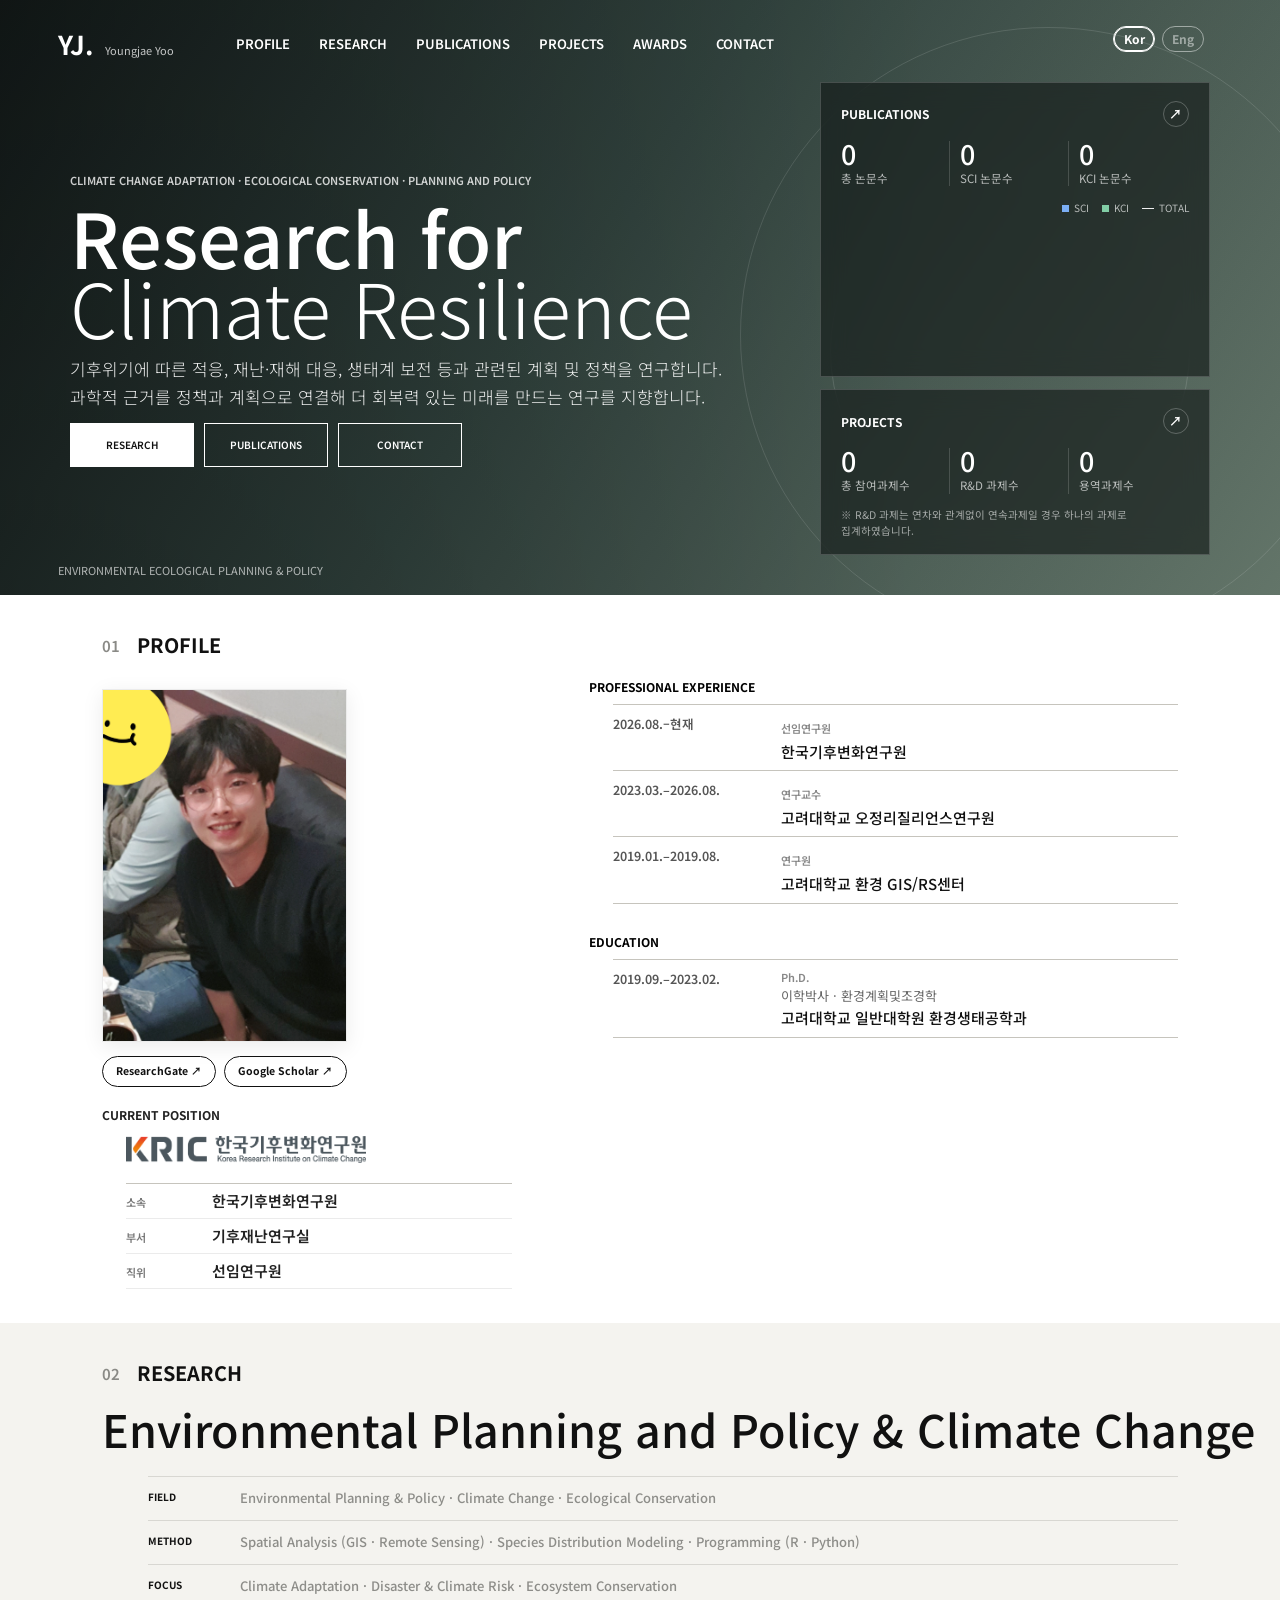
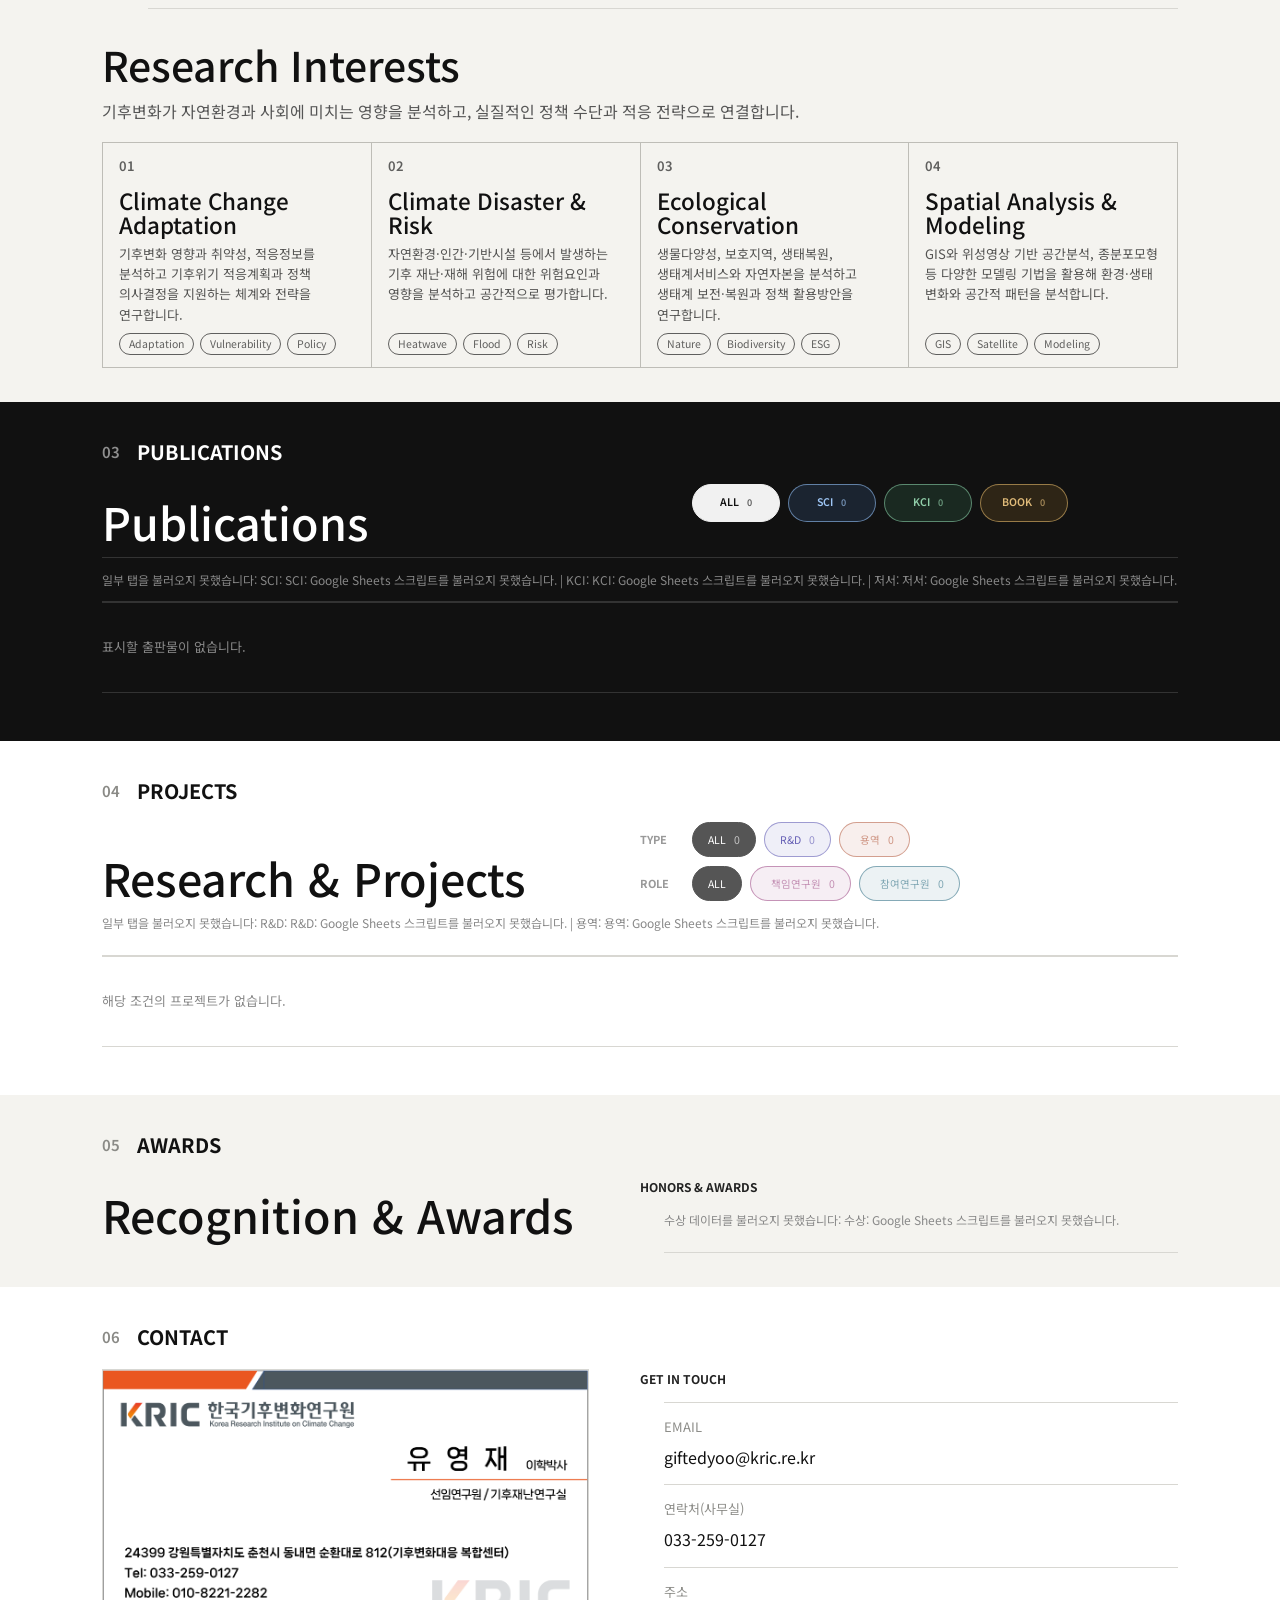
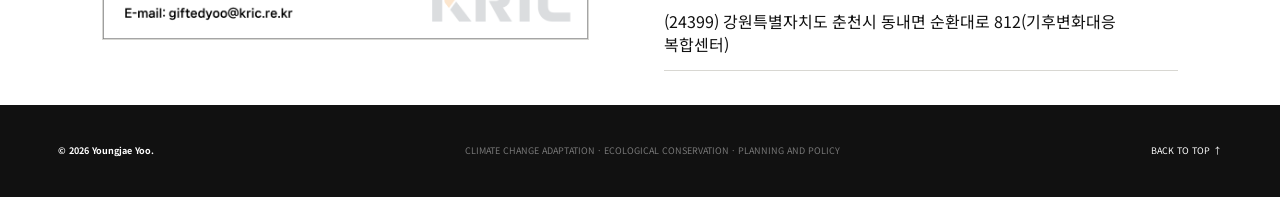
==== commit e1b8d818: "Add files via upload" ====
--- a/CV/index.html
+++ b/CV/index.html
@@ -166,12 +166,13 @@
 
         <div class="optional-image-slot current-position-logo-slot">
           <a class="current-position-logo-link"
+             data-current-company-link
              href="https://kric.re.kr/"
              target="_blank"
              rel="noopener noreferrer"
              aria-label="한국기후변화연구원 홈페이지">
             <img class="current-position-logo"
-                 src="images/current_position_logo.png"
+                 src="images/current_position_logo.png" data-current-logo
                  alt="Korea Research Institute on Climate Change logo">
           </a>
         </div>
@@ -181,15 +182,15 @@
           <div class="current-position-language current-position-ko">
             <div class="current-position-row">
               <span class="current-position-field">소속</span>
-              <strong class="current-position-value">한국기후변화연구원</strong>
+              <strong class="current-position-value" data-current-company-ko>한국기후변화연구원</strong>
             </div>
             <div class="current-position-row">
               <span class="current-position-field">부서</span>
-              <strong class="current-position-value">기후재난연구실</strong>
+              <strong class="current-position-value" data-current-department-ko>기후재난연구실</strong>
             </div>
             <div class="current-position-row">
               <span class="current-position-field">직위</span>
-              <strong class="current-position-value">선임연구원</strong>
+              <strong class="current-position-value" data-current-position-ko>선임연구원</strong>
             </div>
           </div>
 
@@ -197,15 +198,15 @@
           <div class="current-position-language current-position-en">
             <div class="current-position-row">
               <span class="current-position-field">AFFILIATION</span>
-              <strong class="current-position-value">Korea Research Institute on Climate Change</strong>
+              <strong class="current-position-value" data-current-company-en>Korea Research Institute on Climate Change</strong>
             </div>
             <div class="current-position-row">
               <span class="current-position-field">DEPARTMENT</span>
-              <strong class="current-position-value">Climate Disaster Research Department</strong>
+              <strong class="current-position-value" data-current-department-en>Climate Disaster Research Department</strong>
             </div>
             <div class="current-position-row">
               <span class="current-position-field">POSITION</span>
-              <strong class="current-position-value">Senior Researcher</strong>
+              <strong class="current-position-value" data-current-position-en>Senior Researcher</strong>
             </div>
           </div>
         </div>
--- a/CV/style.css
+++ b/CV/style.css
@@ -144,6 +144,9 @@
      --fs-contact-value
      → 실제 이메일 주소 / 전화번호 / 주소 내용
   --------------------------------------------------------- */
+  /* 상단 내비게이션 메뉴 글씨 크기 */
+  --fs-nav-menu: 13px;
+
   --fs-section-title: clamp(18px, 1.55vw, 24px);
   --fs-section-title-mobile: 18px;
   --fs-subsection-title: 12px;
@@ -152,8 +155,11 @@
      PROFESSIONAL EXPERIENCE 기관명과 EDUCATION 학교·학과명에 함께 적용됩니다. */
   --fs-profile-institution: 15px;
 
-  --fs-contact-title: 9px;
+  --fs-contact-title: 13px;
   --fs-contact-value: 16px;
+
+  /* AWARDS의 '주최 / Organizer' 라벨 크기 */
+  --fs-award-organizer-label: 13px;
 
   /* ---------------------------------------------------------
      HOME 요약 패널 / 그래프
@@ -176,7 +182,7 @@
   --fs-chart-legend: 10px;
 
   /* 그래프의 연도 및 연도별 총 논문 건수 */
-  --fs-chart-number: 9.5px;
+  --fs-chart-number: 10px;
 
   /* HOME 요약 패널의 큰 숫자 */
   --fs-overview-big-number: clamp(25px, 2.1vw, 35px);
@@ -291,7 +297,7 @@
 
 /* 상단 내비게이션 */
 .nav a {
-  font-size: 11px;
+  font-size: var(--fs-nav-menu);
   font-weight: 600;
   position: relative;
 }
@@ -469,7 +475,7 @@
   right: 4.5vw;
   display: flex;
   justify-content: space-between;
-  font-size: 9px;
+  font-size: 11px;
   opacity: .65;
 }
 
@@ -1469,7 +1475,7 @@
 
 /* PUBLICATIONS 세부 요소 */
 .pub-book-role span {
-  font-size: 8px;
+  font-size: 11px;
   color: #666;
 }
 
@@ -1928,7 +1934,7 @@
   min-width: 48px;
   margin-right: 8px;
   color: #999;
-  font-size: 9px;
+  font-size: var(--fs-award-organizer-label);
   font-weight: 700;
 }
 /* 해당 선택자의 화면 스타일 */
@@ -3382,7 +3388,7 @@
   .hero {
     height: auto !important;
     min-height: 100vh !important;
-    overflow: visible !important;
+    overflow: hidden !important;
   }
 
 /* 메인 히어로 영역 */
@@ -4130,7 +4136,7 @@
 
 /* CURRENT POSITION 영역 */
 .current-position-field {
-  font-size: 10px !important;
+  font-size: 11px !important;
   font-weight: 600;
   color: #777 !important;
 }
@@ -4171,3 +4177,162 @@
 #educationList .institution-en {
   font-size: var(--fs-profile-institution) !important;
 }
+
+
+/* =========================================================
+   PROFILE 언어별 기관/학교명 표시 최종 고정
+   =========================================================
+   Kor:
+   - PROFESSIONAL EXPERIENCE의 영문 기관명 숨김
+   - EDUCATION의 영문 학교·학과명 숨김
+   - 한글 기관/학교명만 표시
+
+   Eng:
+   - PROFESSIONAL EXPERIENCE의 한글 기관명 숨김
+   - EDUCATION의 한글 학교·학과명 숨김
+   - 영문 기관/학교명만 표시
+
+   아래 규칙은 파일 맨 마지막에 두어 다른 스타일보다 우선 적용합니다.
+========================================================= */
+
+/* Kor에서는 한글만 표시 */
+body.lang-ko .profile-section .experience-institution-ko,
+body.lang-ko .profile-section #educationList .institution-ko {
+  display: block !important;
+}
+
+body.lang-ko .profile-section .experience-institution-en,
+body.lang-ko .profile-section #educationList .institution-en {
+  display: none !important;
+}
+
+/* Eng에서는 영문만 표시 */
+body.lang-en .profile-section .experience-institution-ko,
+body.lang-en .profile-section #educationList .institution-ko {
+  display: none !important;
+}
+
+body.lang-en .profile-section .experience-institution-en,
+body.lang-en .profile-section #educationList .institution-en {
+  display: block !important;
+}
+
+
+/* =========================================================
+   CURRENT POSITION 언어별 표시 최종 고정
+   =========================================================
+   Kor:
+   - current-position-ko만 표시
+   - current-position-en 숨김
+
+   Eng:
+   - current-position-en만 표시
+   - current-position-ko 숨김
+
+   파일 마지막에 배치하여 다른 규칙보다 우선 적용합니다.
+========================================================= */
+
+body.lang-ko .profile-section .current-position-ko {
+  display: block !important;
+}
+
+body.lang-ko .profile-section .current-position-en {
+  display: none !important;
+}
+
+body.lang-en .profile-section .current-position-ko {
+  display: none !important;
+}
+
+body.lang-en .profile-section .current-position-en {
+  display: block !important;
+}
+
+/* =========================================================
+   모바일 가로 넘침 방지
+   ---------------------------------------------------------
+   세로형/좁은 모바일 화면에서 긴 텍스트·배지·그리드 때문에
+   문서 전체 폭이 viewport보다 넓어져 오른쪽에 흰 여백이
+   생기는 현상을 방지합니다.
+   ========================================================= */
+
+/* 문서 자체가 viewport보다 넓어지지 않도록 제한 */
+html,
+body {
+  width: 100%;
+  max-width: 100%;
+  min-width: 0;
+  overflow-x: hidden;
+  overflow-x: clip;
+}
+
+/* 이미지·SVG 등 미디어가 부모 폭을 넘지 않도록 제한 */
+img,
+svg,
+video,
+canvas {
+  max-width: 100%;
+}
+
+/* 주요 페이지 컨테이너가 자식 콘텐츠 때문에 확장되지 않도록 제한 */
+.header,
+.mobile-nav,
+.hero,
+.hero-inner,
+.section {
+  max-width: 100%;
+}
+
+/* 좁은 모바일 화면에서 grid/flex 자식의 기본 min-width:auto로 인한
+   가로 확장을 방지 */
+@media (max-width: 820px) {
+  .hero-inner,
+  .hero-overview,
+  .profile-grid,
+  .research-grid,
+  .research-profile-grid,
+  .publications-section,
+  .projects-section,
+  .publication-list,
+  .project-list,
+  .award-list,
+  .contact-grid,
+  .project-item,
+  .project-main,
+  .pub-item,
+  .pub-main,
+  .award-item,
+  .award-content {
+    min-width: 0;
+    max-width: 100%;
+  }
+
+  /* 긴 프로젝트 역할명이 문서 폭 자체를 늘리지 않도록 제한 */
+  .project-role-badge,
+  .project-type-badge {
+    max-width: 100%;
+    box-sizing: border-box;
+  }
+}
+
+/* 모바일 viewport 실제 폭을 넘는 최상위 박스 방지 */
+@media (max-width: 980px) {
+  body,
+  main,
+  header,
+  footer,
+  .hero,
+  .header,
+  .mobile-nav,
+  .section {
+    width: 100%;
+    max-width: 100%;
+  }
+
+  /* hero 장식용 pseudo-element는 반드시 hero 내부에서 잘립니다. */
+  .hero {
+    overflow: hidden !important;
+    overflow: clip !important;
+  }
+}
+
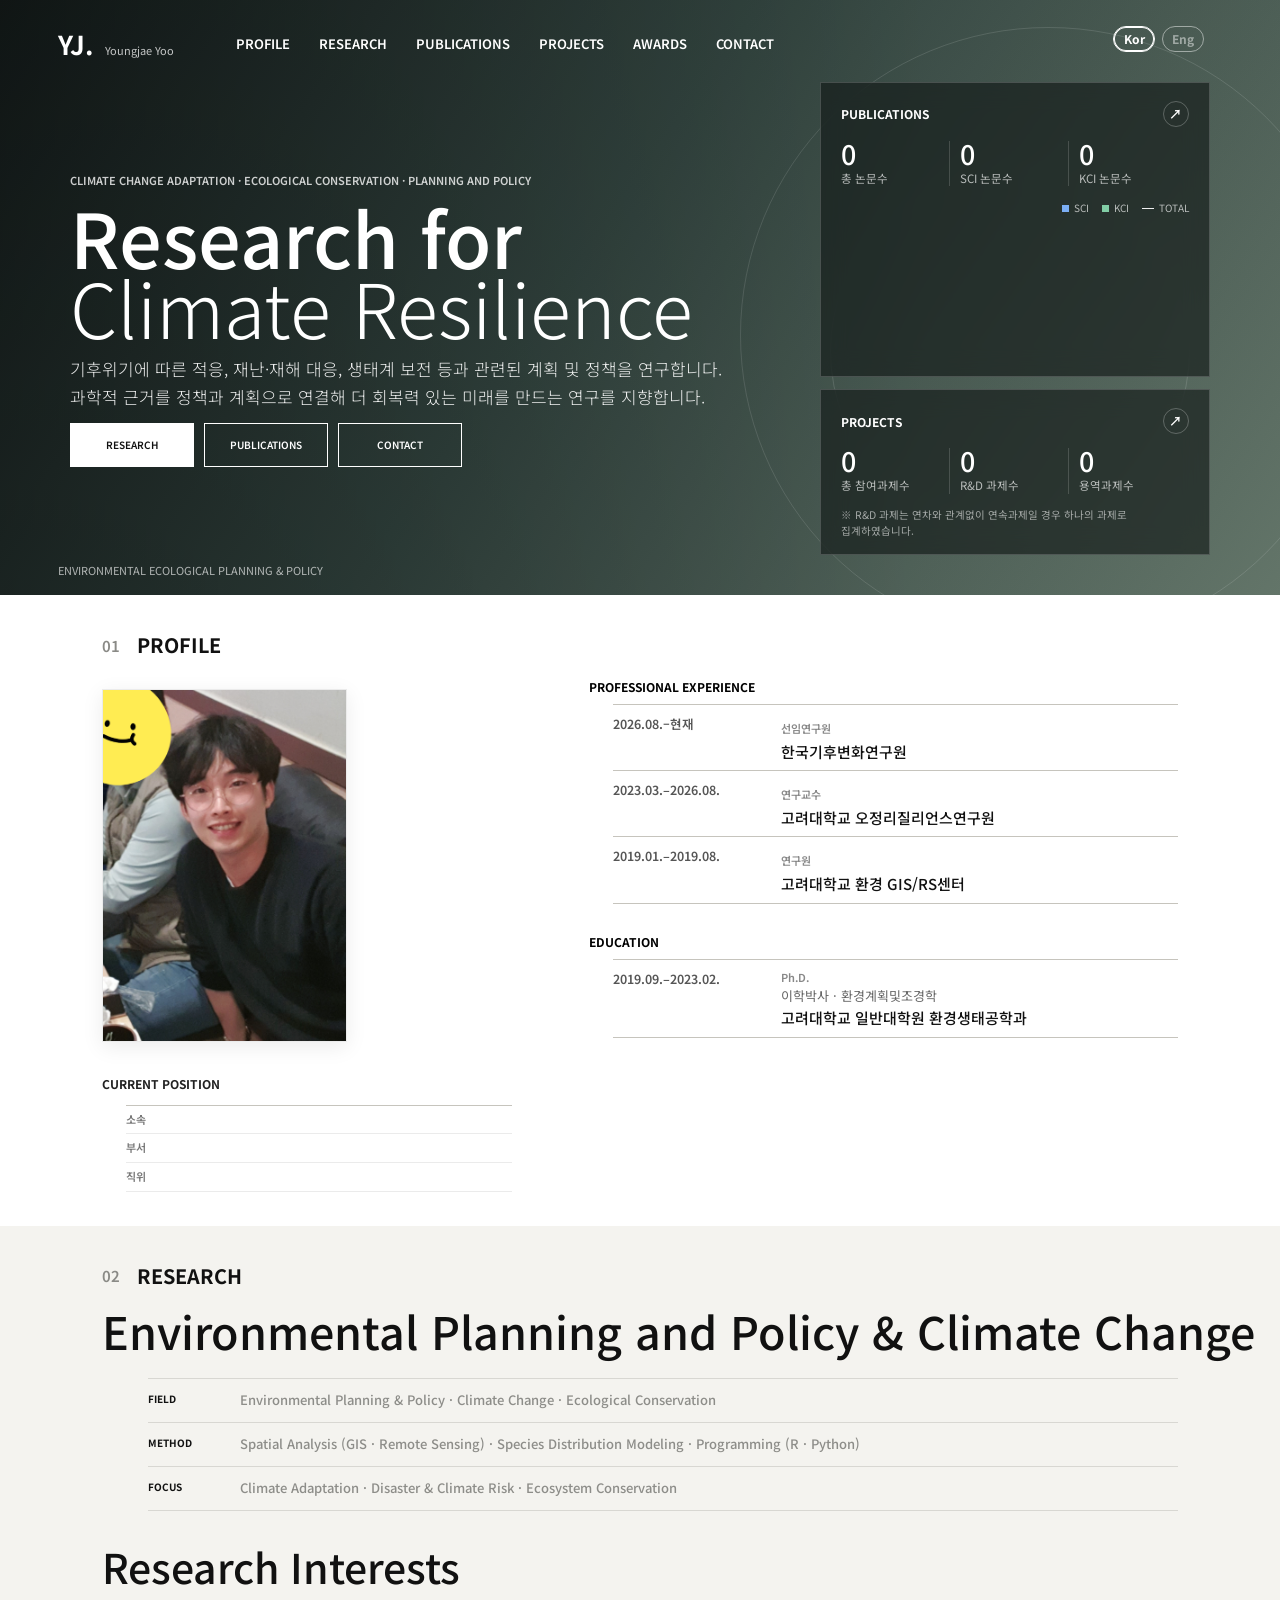
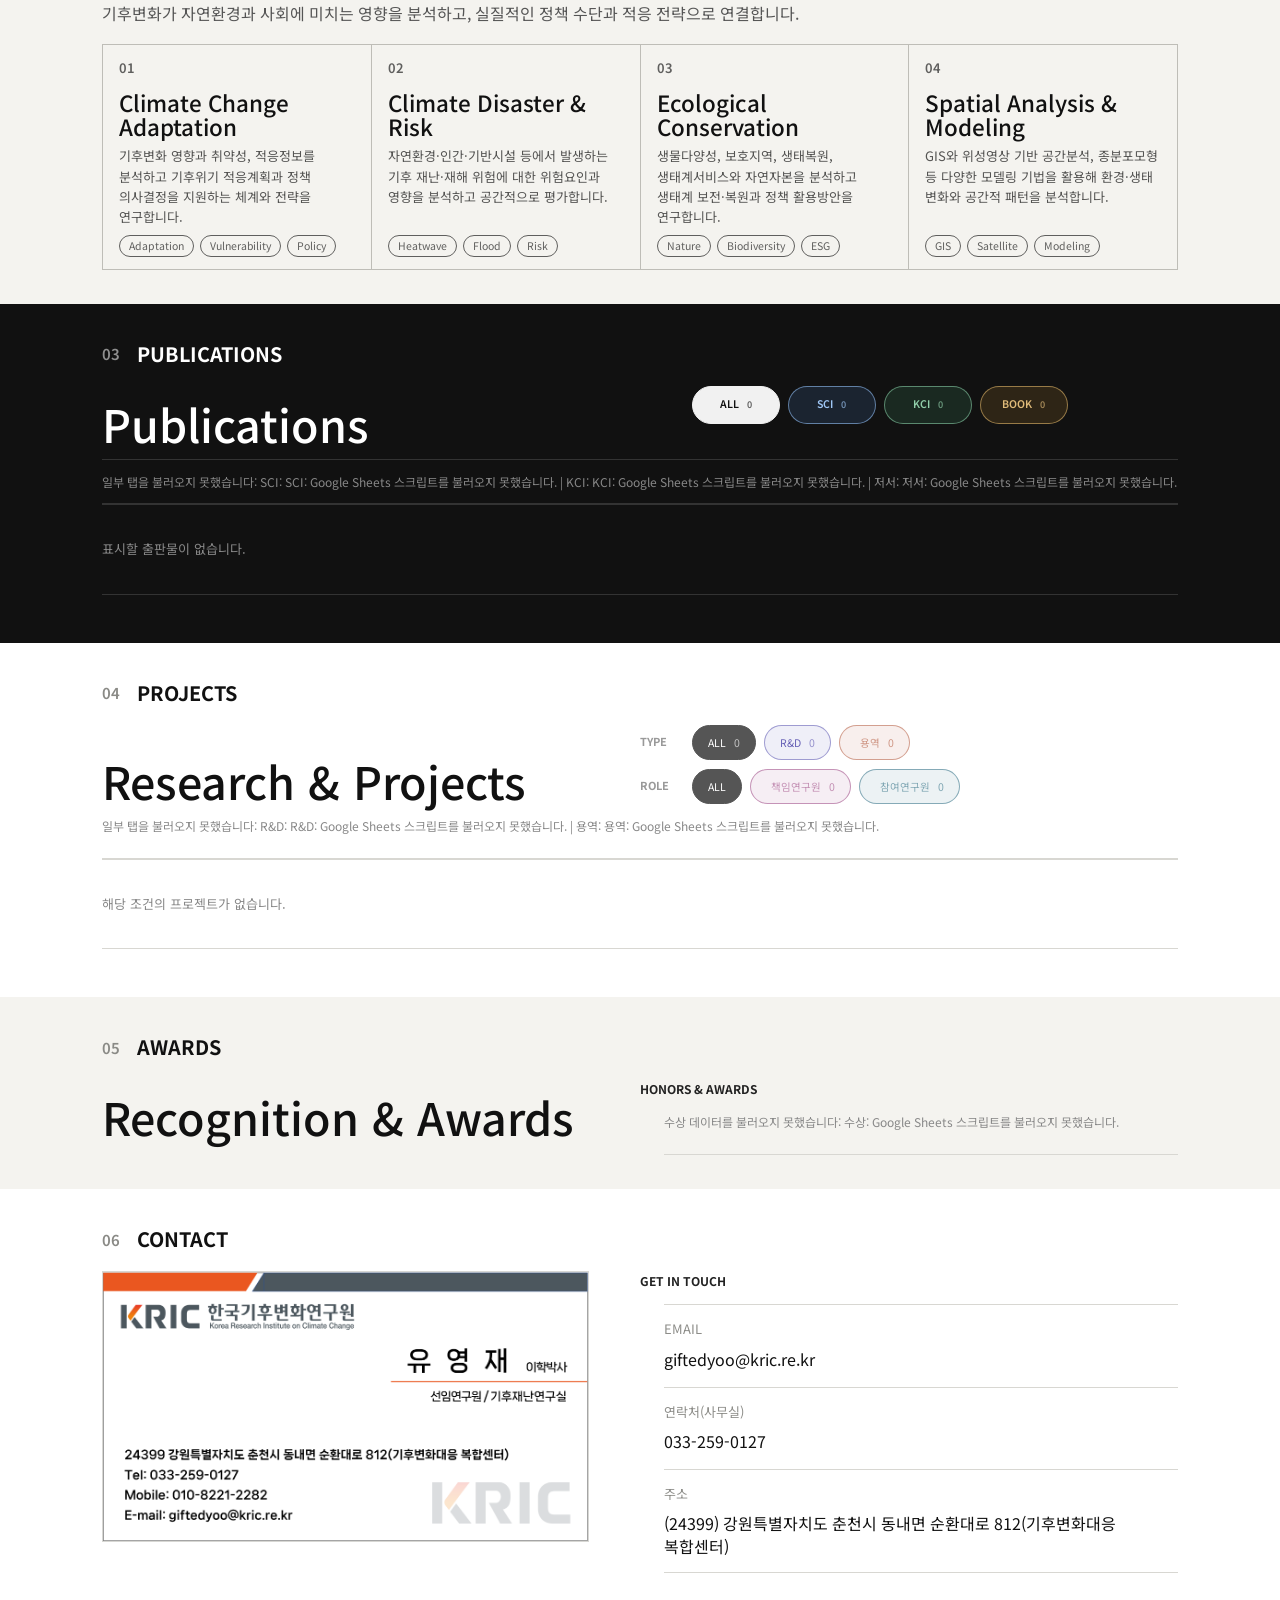
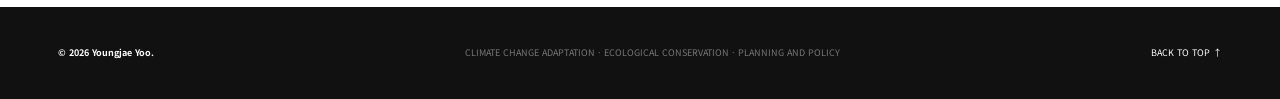
==== commit 2a831557: "Add files via upload" ====
--- a/CV/index.html
+++ b/CV/index.html
@@ -153,60 +153,48 @@
                alt="Youngjae Yoo profile">
         </div>
 
-        <div class="profile-external-links" aria-label="Research profiles">
-          <a href="https://www.researchgate.net/profile/Youngjae-Yoo-4"
-             target="_blank"
-             rel="noopener noreferrer">ResearchGate ↗</a>
-          <a href="https://scholar.google.co.kr/citations?user=jX31rFIAAAAJ&hl=ko"
-             target="_blank"
-             rel="noopener noreferrer">Google Scholar ↗</a>
-        </div>
+        <div class="profile-external-links" aria-label="Research profiles" data-profile-links></div>
 
         <p class="mini-label emphasis-label current-position-label">CURRENT POSITION</p>
 
         <div class="optional-image-slot current-position-logo-slot">
           <a class="current-position-logo-link"
              data-current-company-link
-             href="https://kric.re.kr/"
-             target="_blank"
-             rel="noopener noreferrer"
-             aria-label="한국기후변화연구원 홈페이지">
+             aria-label="Current position homepage">
             <img class="current-position-logo"
-                 src="images/current_position_logo.png" data-current-logo
-                 alt="Korea Research Institute on Climate Change logo">
+                 data-current-logo
+                 alt="">
           </a>
         </div>
 
         <div class="current-position">
-          <!-- Kor: 소속 / 부서 / 직위 -->
           <div class="current-position-language current-position-ko">
             <div class="current-position-row">
               <span class="current-position-field">소속</span>
-              <strong class="current-position-value" data-current-company-ko>한국기후변화연구원</strong>
+              <strong class="current-position-value" data-current-company-ko></strong>
             </div>
             <div class="current-position-row">
               <span class="current-position-field">부서</span>
-              <strong class="current-position-value" data-current-department-ko>기후재난연구실</strong>
+              <strong class="current-position-value" data-current-department-ko></strong>
             </div>
             <div class="current-position-row">
               <span class="current-position-field">직위</span>
-              <strong class="current-position-value" data-current-position-ko>선임연구원</strong>
-            </div>
-          </div>
-
-          <!-- Eng: Affiliation / Department / Position -->
+              <strong class="current-position-value" data-current-position-ko></strong>
+            </div>
+          </div>
+
           <div class="current-position-language current-position-en">
             <div class="current-position-row">
               <span class="current-position-field">AFFILIATION</span>
-              <strong class="current-position-value" data-current-company-en>Korea Research Institute on Climate Change</strong>
+              <strong class="current-position-value" data-current-company-en></strong>
             </div>
             <div class="current-position-row">
               <span class="current-position-field">DEPARTMENT</span>
-              <strong class="current-position-value" data-current-department-en>Climate Disaster Research Department</strong>
+              <strong class="current-position-value" data-current-department-en></strong>
             </div>
             <div class="current-position-row">
               <span class="current-position-field">POSITION</span>
-              <strong class="current-position-value" data-current-position-en>Senior Researcher</strong>
+              <strong class="current-position-value" data-current-position-en></strong>
             </div>
           </div>
         </div>
@@ -215,50 +203,12 @@
       <div class="career-detail">
         <div class="career-group">
           <p class="mini-label emphasis-label">PROFESSIONAL EXPERIENCE</p>
-          <div class="timeline" id="professionalExperienceList">
-            <div class="timeline-item">
-              <div class="timeline-period" data-i18n="profile.periodCurrent">2026.08.–현재</div>
-              <div>
-                <span class="timeline-type">SENIOR RESEARCHER</span>
-                <h4 class="institution-ko experience-institution-ko">한국기후변화연구원</h4>
-                <p class="institution-en experience-institution-en">Korea Research Institute on Climate Change (KRIC)</p>
-              </div>
-            </div>
-
-            <div class="timeline-item">
-              <div class="timeline-period" data-i18n="profile.periodProfessor">2023.03.–2026.08.</div>
-              <div>
-                <span class="timeline-type">RESEARCH PROFESSOR</span>
-                <h4 class="institution-ko experience-institution-ko">고려대학교 오정리질리언스연구원</h4>
-                <p class="institution-en experience-institution-en">OJEong Resilience Institute (OJERI), Korea University</p>
-              </div>
-            </div>
-
-            <div class="timeline-item">
-              <div class="timeline-period" data-i18n="profile.periodResearcher">2019.01.–2019.08.</div>
-              <div>
-                <span class="timeline-type">RESEARCHER</span>
-                <h4 class="institution-ko experience-institution-ko">고려대학교 환경 GIS/RS센터</h4>
-                <p class="institution-en experience-institution-en">Environmental GIS/RS Center, Korea University</p>
-              </div>
-            </div>
-          </div>
+          <div class="timeline" id="professionalExperienceList"></div>
         </div>
 
         <div class="career-group education-group">
           <p class="education-label mini-label emphasis-label">EDUCATION</p>
-          <div class="timeline" id="educationList">
-            <div class="timeline-item">
-              <div class="timeline-period" data-i18n="profile.periodEducation">2019.09.–2023.02.</div>
-              <div class="education-content">
-                <span class="timeline-type">Ph.D.</span>
-                <p class="degree-detail education-ko">이학박사 · 환경계획및조경학</p>
-                <p class="degree-detail education-en">Doctor of Philosophy (Ph.D.) in Environmental Planning and Landscape Architecture</p>
-                <h4 class="institution-ko">고려대학교 일반대학원 환경생태공학과</h4>
-                <p class="institution-en">Department of Environmental Science and Ecological Engineering, Korea University</p>
-              </div>
-            </div>
-          </div>
+          <div class="timeline" id="educationList"></div>
         </div>
       </div>
     </div>
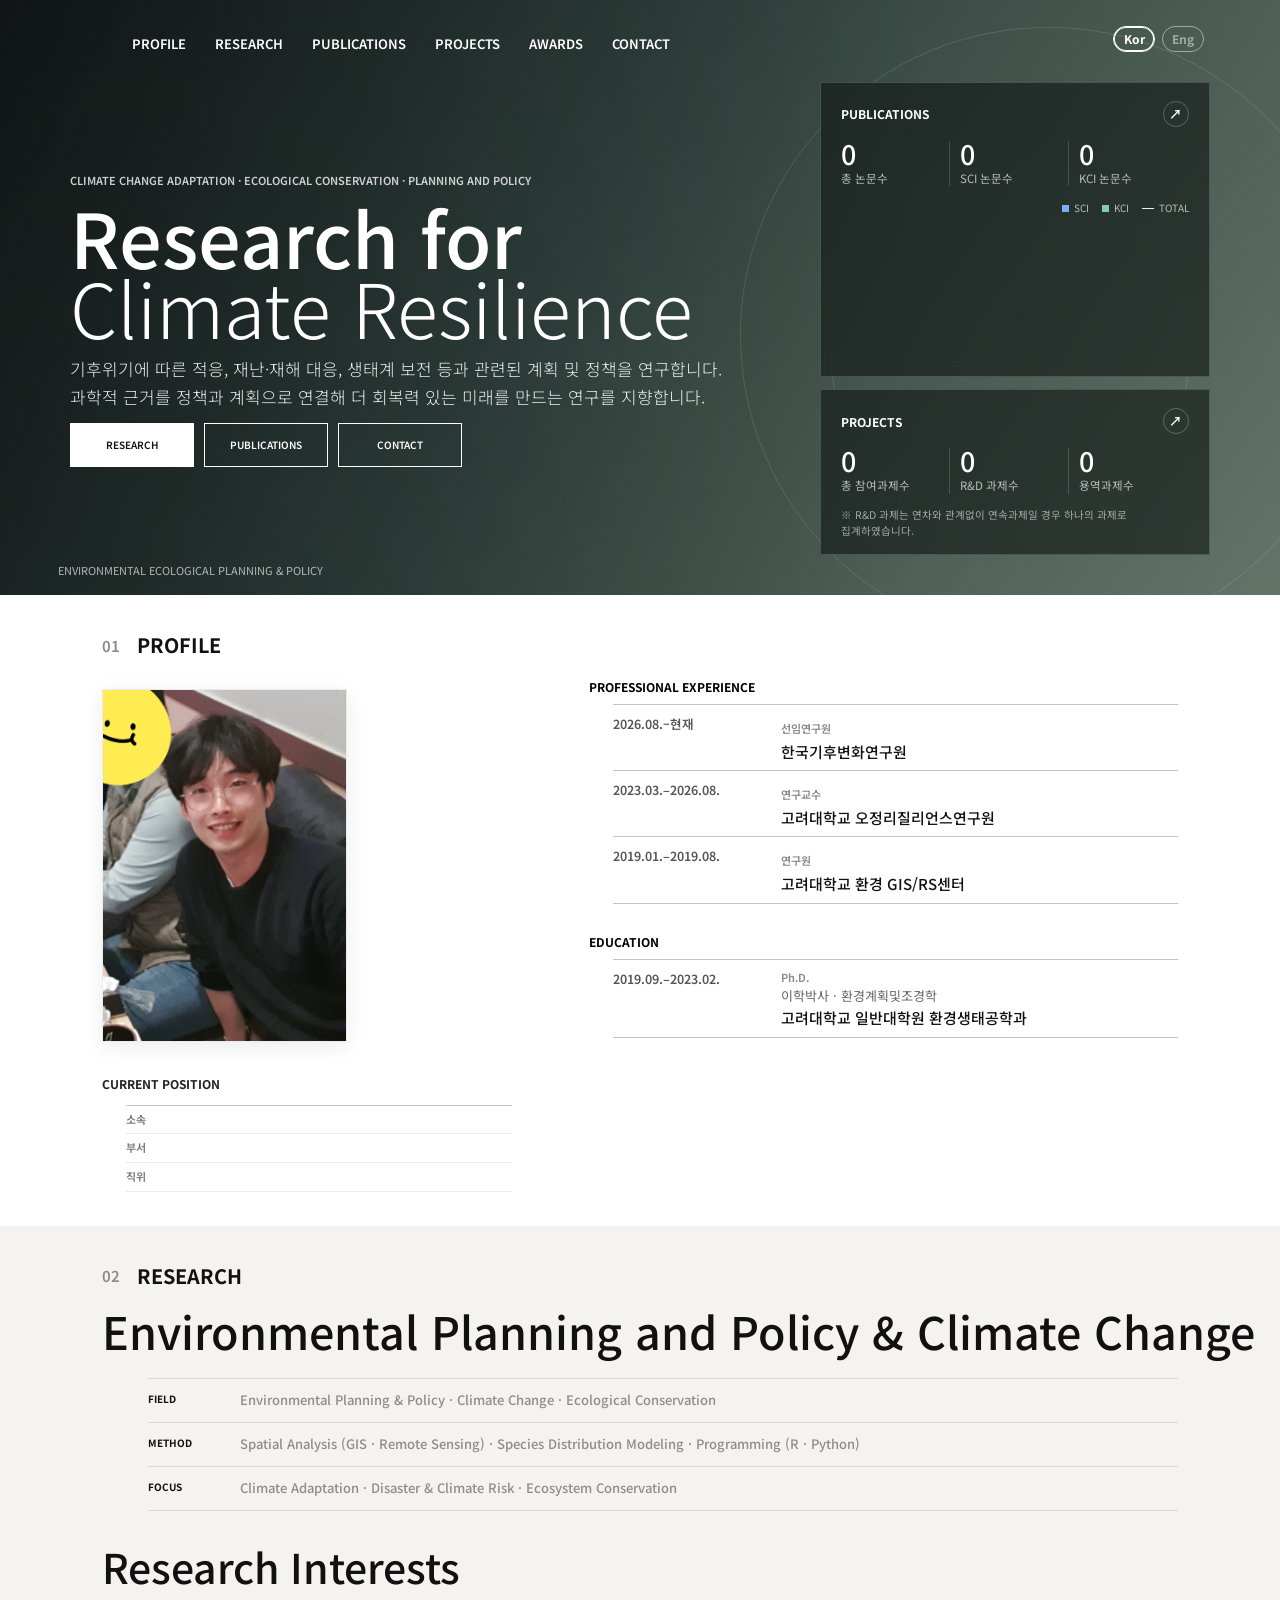
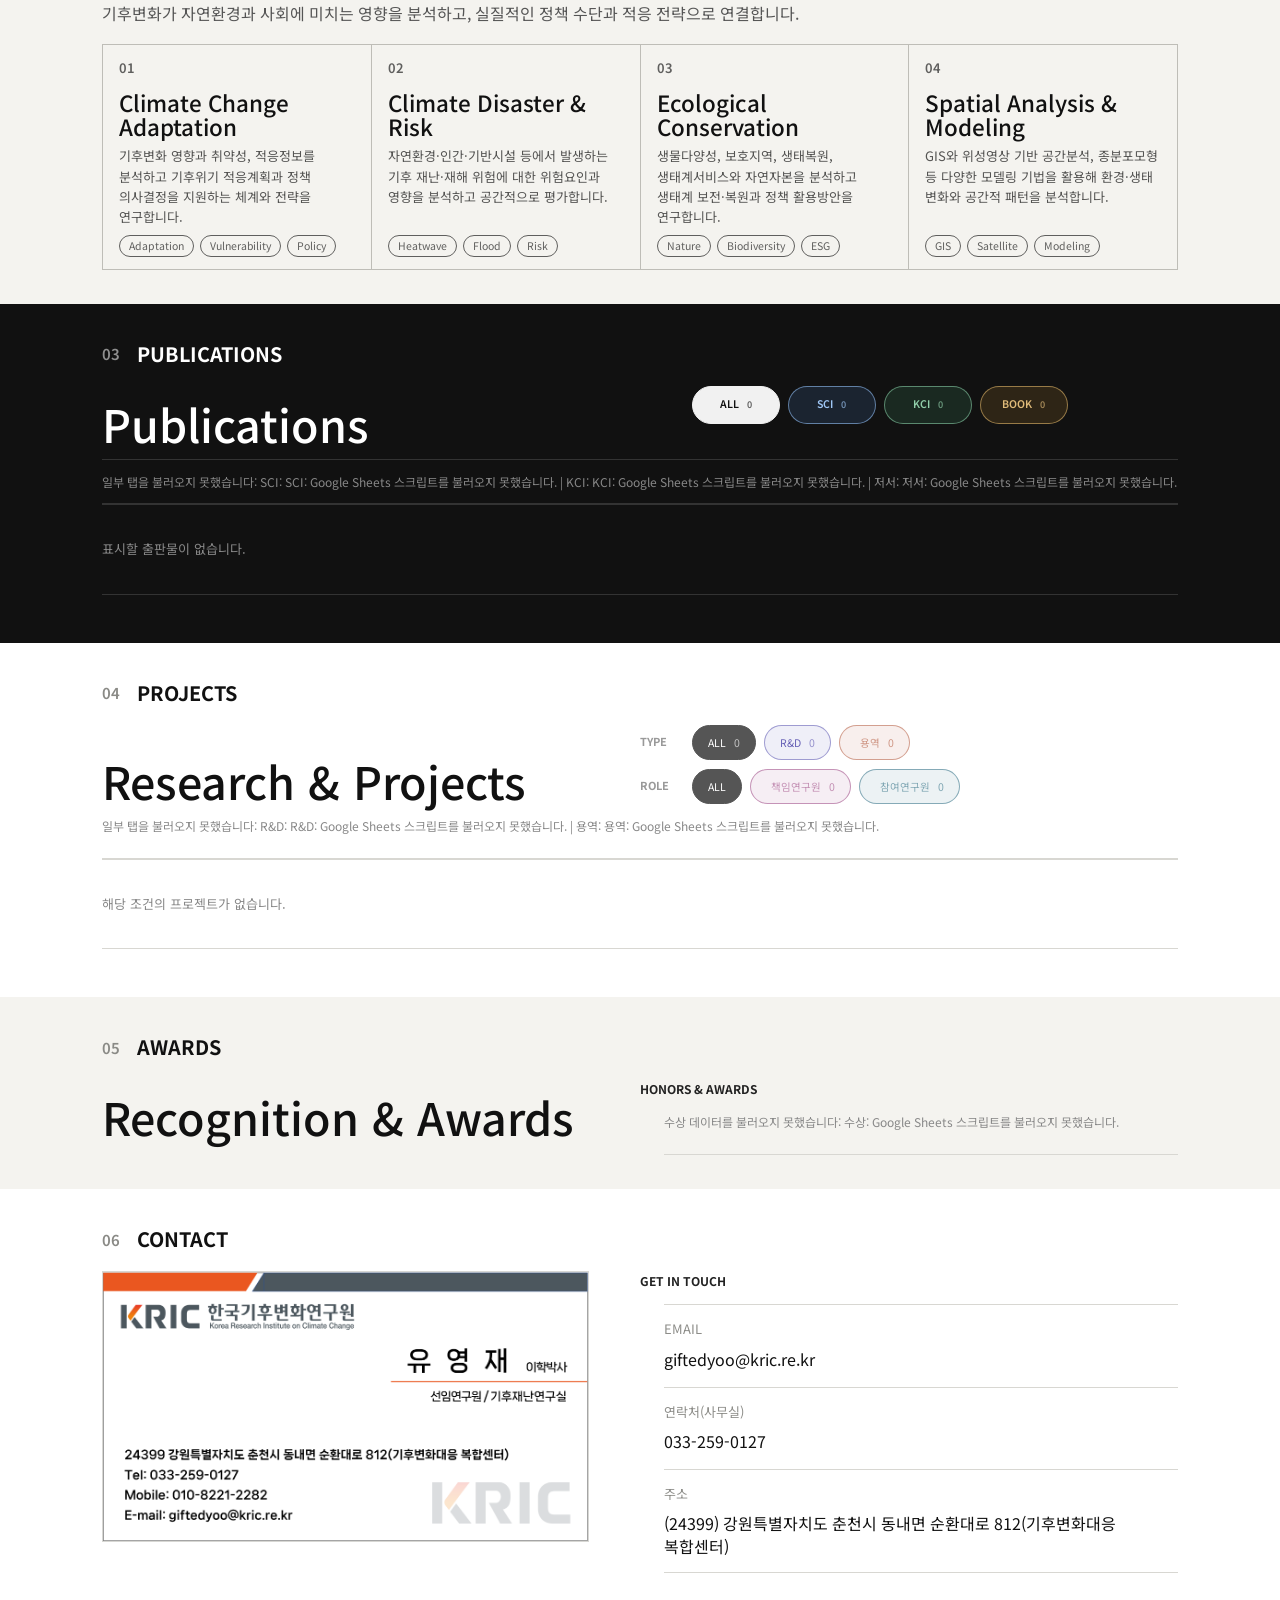
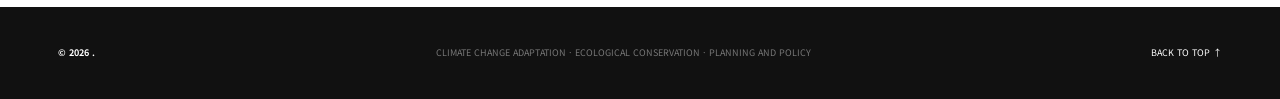
==== commit 7d81d61b: "Add files via upload" ====
--- a/CV/index.html
+++ b/CV/index.html
@@ -3,8 +3,8 @@
 <head>
   <meta charset="UTF-8" />
   <meta name="viewport" content="width=device-width, initial-scale=1.0" />
-  <meta name="description" content="유영재 | 이력서" />
-  <title>Youngjae Yoo | Curriculum Vitae</title>
+  <meta name="description" content="" data-profile-meta-description />
+  <title data-profile-title></title>
 
   <link rel="preconnect" href="https://fonts.googleapis.com">
   <link rel="preconnect" href="https://fonts.gstatic.com" crossorigin>
@@ -16,8 +16,8 @@
 
 <header class="header" id="header">
   <a class="logo" href="#main">
-    <span class="logo-main">YJ.</span>
-    <span class="logo-sub">Youngjae Yoo</span>
+    <span class="logo-main" data-profile-name-init></span>
+    <span class="logo-sub" data-profile-name-eng></span>
   </a>
 
   <nav class="nav" aria-label="주요 메뉴">
@@ -150,7 +150,7 @@
         <div class="optional-image-slot namecard-slot">
           <img class="adaptive-image namecard-image"
                src="images/profile.png"
-               alt="Youngjae Yoo profile">
+               alt="" data-profile-image-alt>
         </div>
 
         <div class="profile-external-links" aria-label="Research profiles" data-profile-links></div>
@@ -386,23 +386,13 @@
                src="images/namecard_kor.png"
                data-src-ko="images/namecard_kor.png"
                data-src-en="images/namecard_eng.png"
-               alt="Youngjae Yoo name card">
+               alt="" data-profile-namecard-alt>
         </div>
       </div>
 
       <div>
         <p class="mini-label emphasis-label contact-right-label">GET IN TOUCH</p>
-        <div class="contact-info" id="contactInfo">
-          <div>
-            <span>EMAIL</span>
-            <a href="mailto:giftedyoo@kric.re.kr">giftedyoo@kric.re.kr</a>
-          </div>
-
-          <div>
-            <span data-i18n="contact.phoneLabel">OFFICE PHONE</span>
-            <a href="tel:+82332590127" data-i18n="contact.phone">033-259-0127</a>
-          </div>
-        </div>
+        <div class="contact-info" id="contactInfo"></div>
       </div>
     </div>
   </section>
@@ -410,7 +400,7 @@
 </main>
 
 <footer>
-  <div>© 2026 Youngjae Yoo.</div>
+  <div>© 2026 <span data-profile-footer-name></span>.</div>
   <div>CLIMATE CHANGE ADAPTATION · ECOLOGICAL CONSERVATION · PLANNING AND POLICY</div>
   <a href="#main">BACK TO TOP ↑</a>
 </footer>
